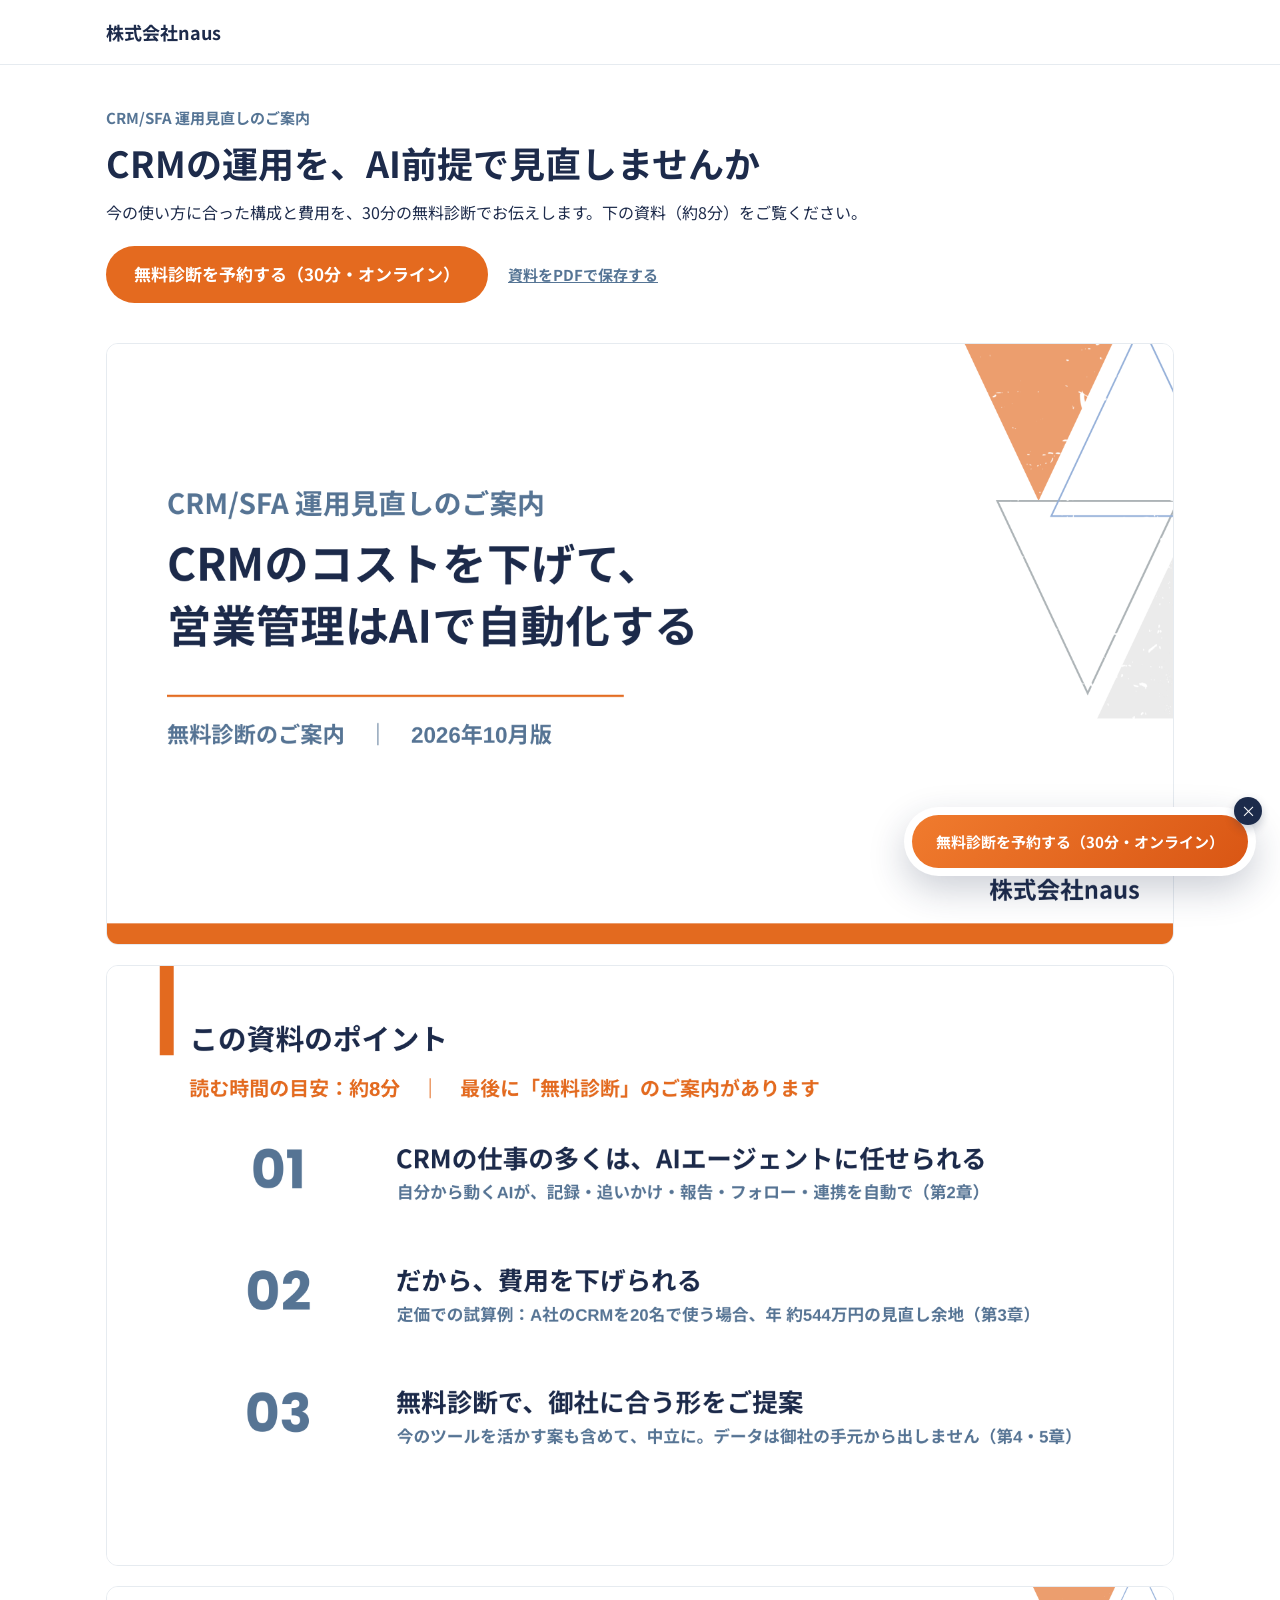
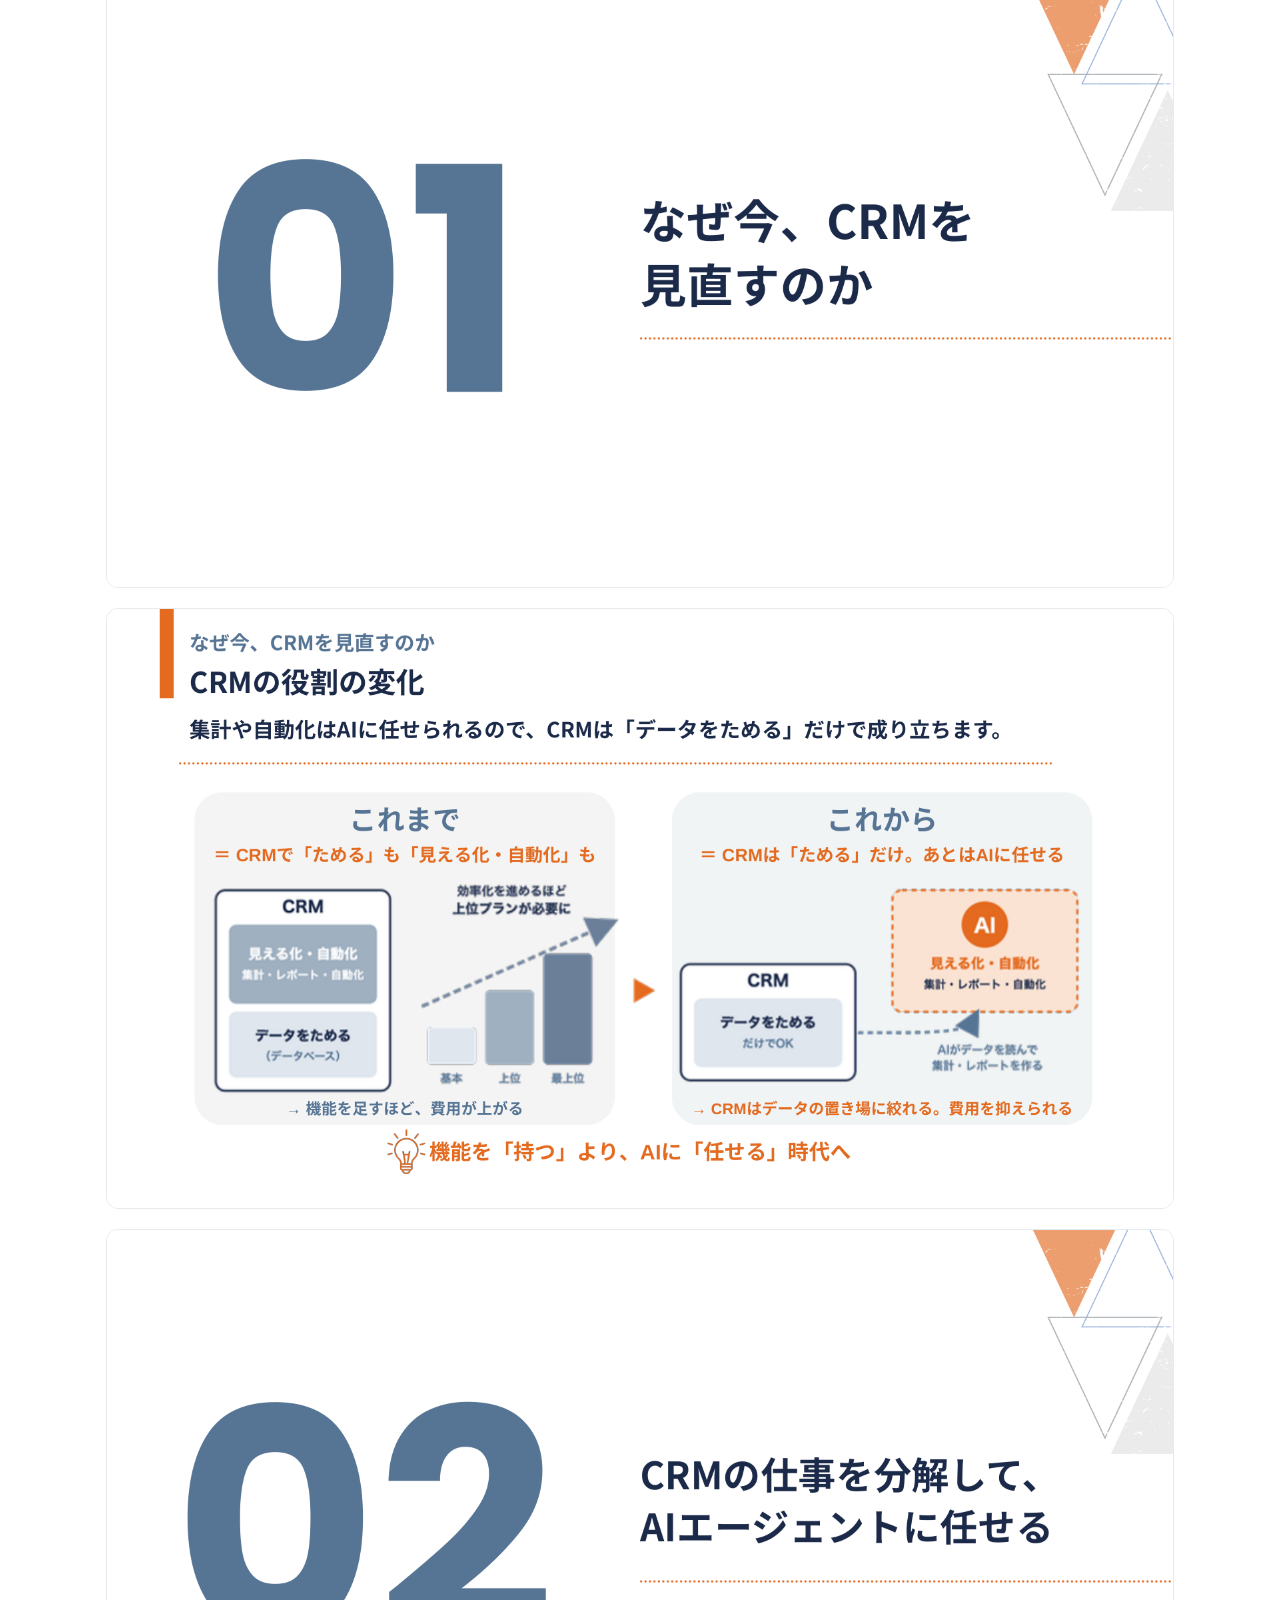
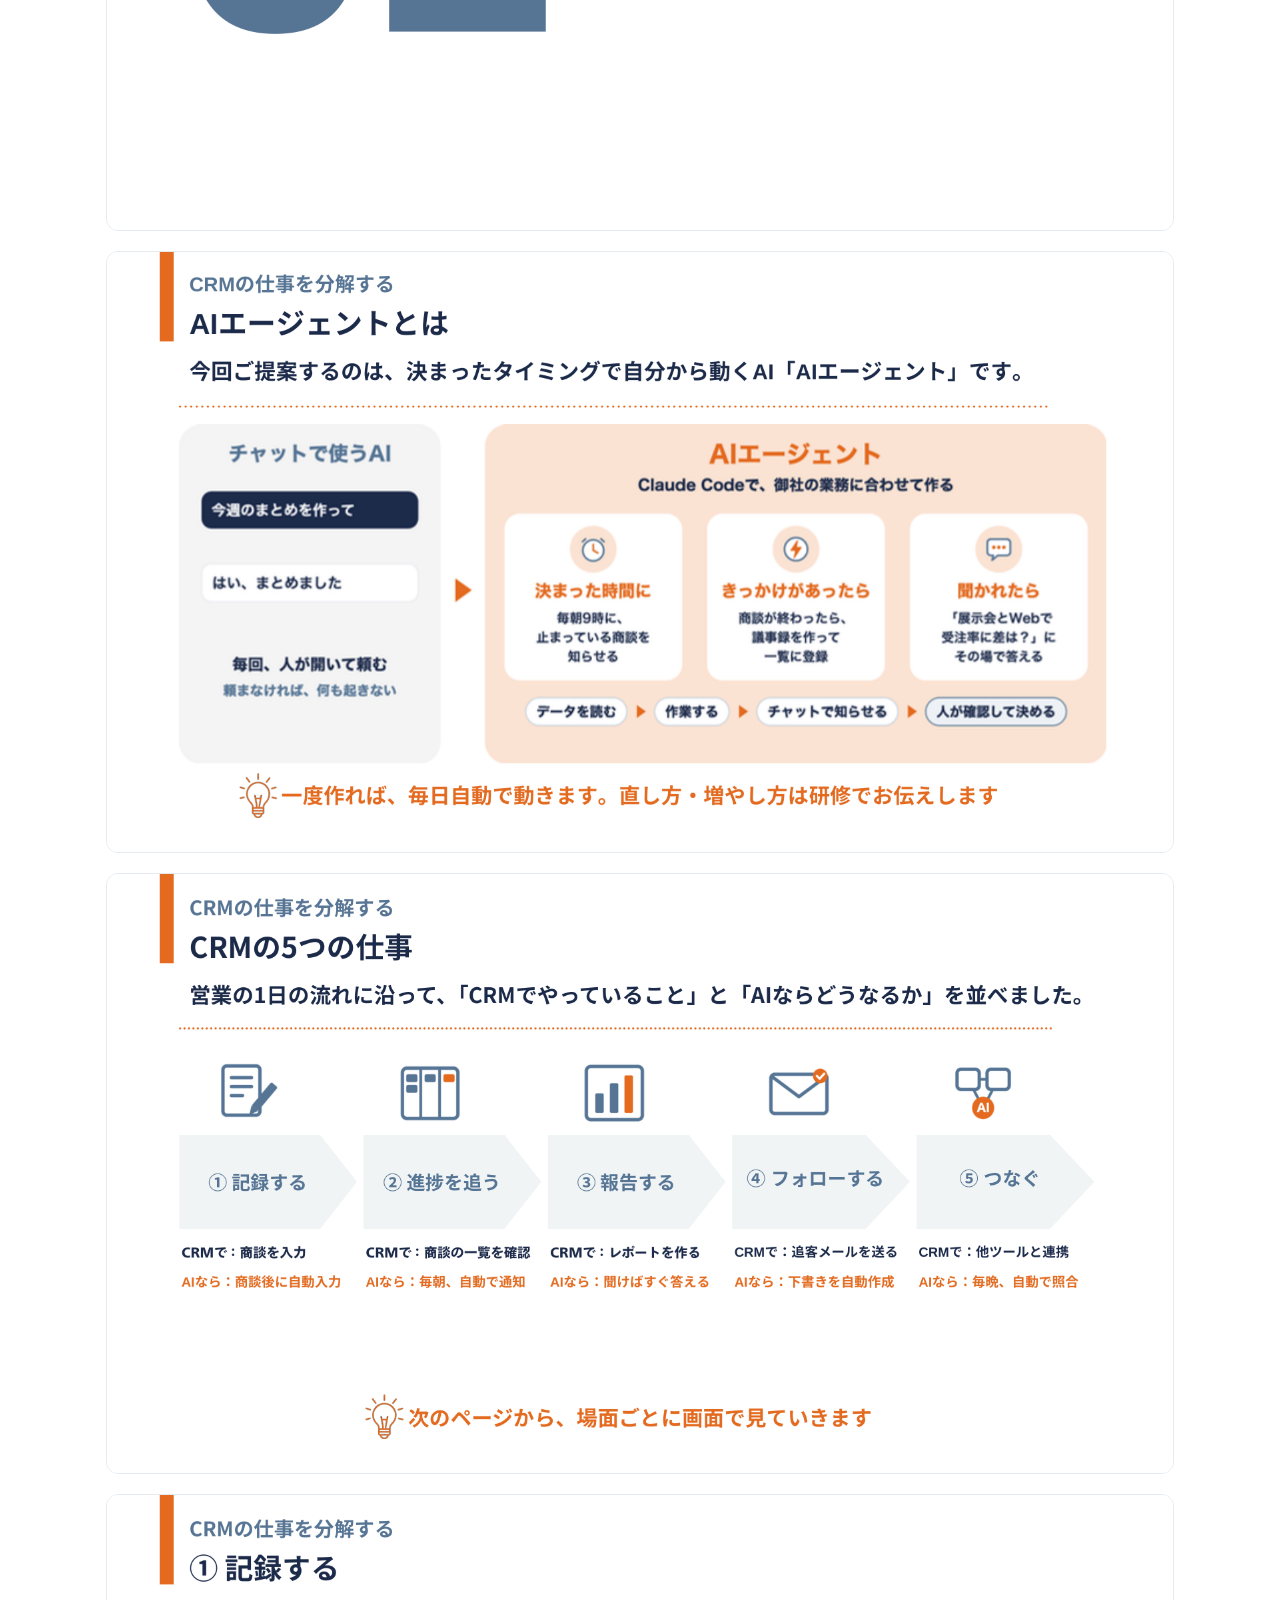
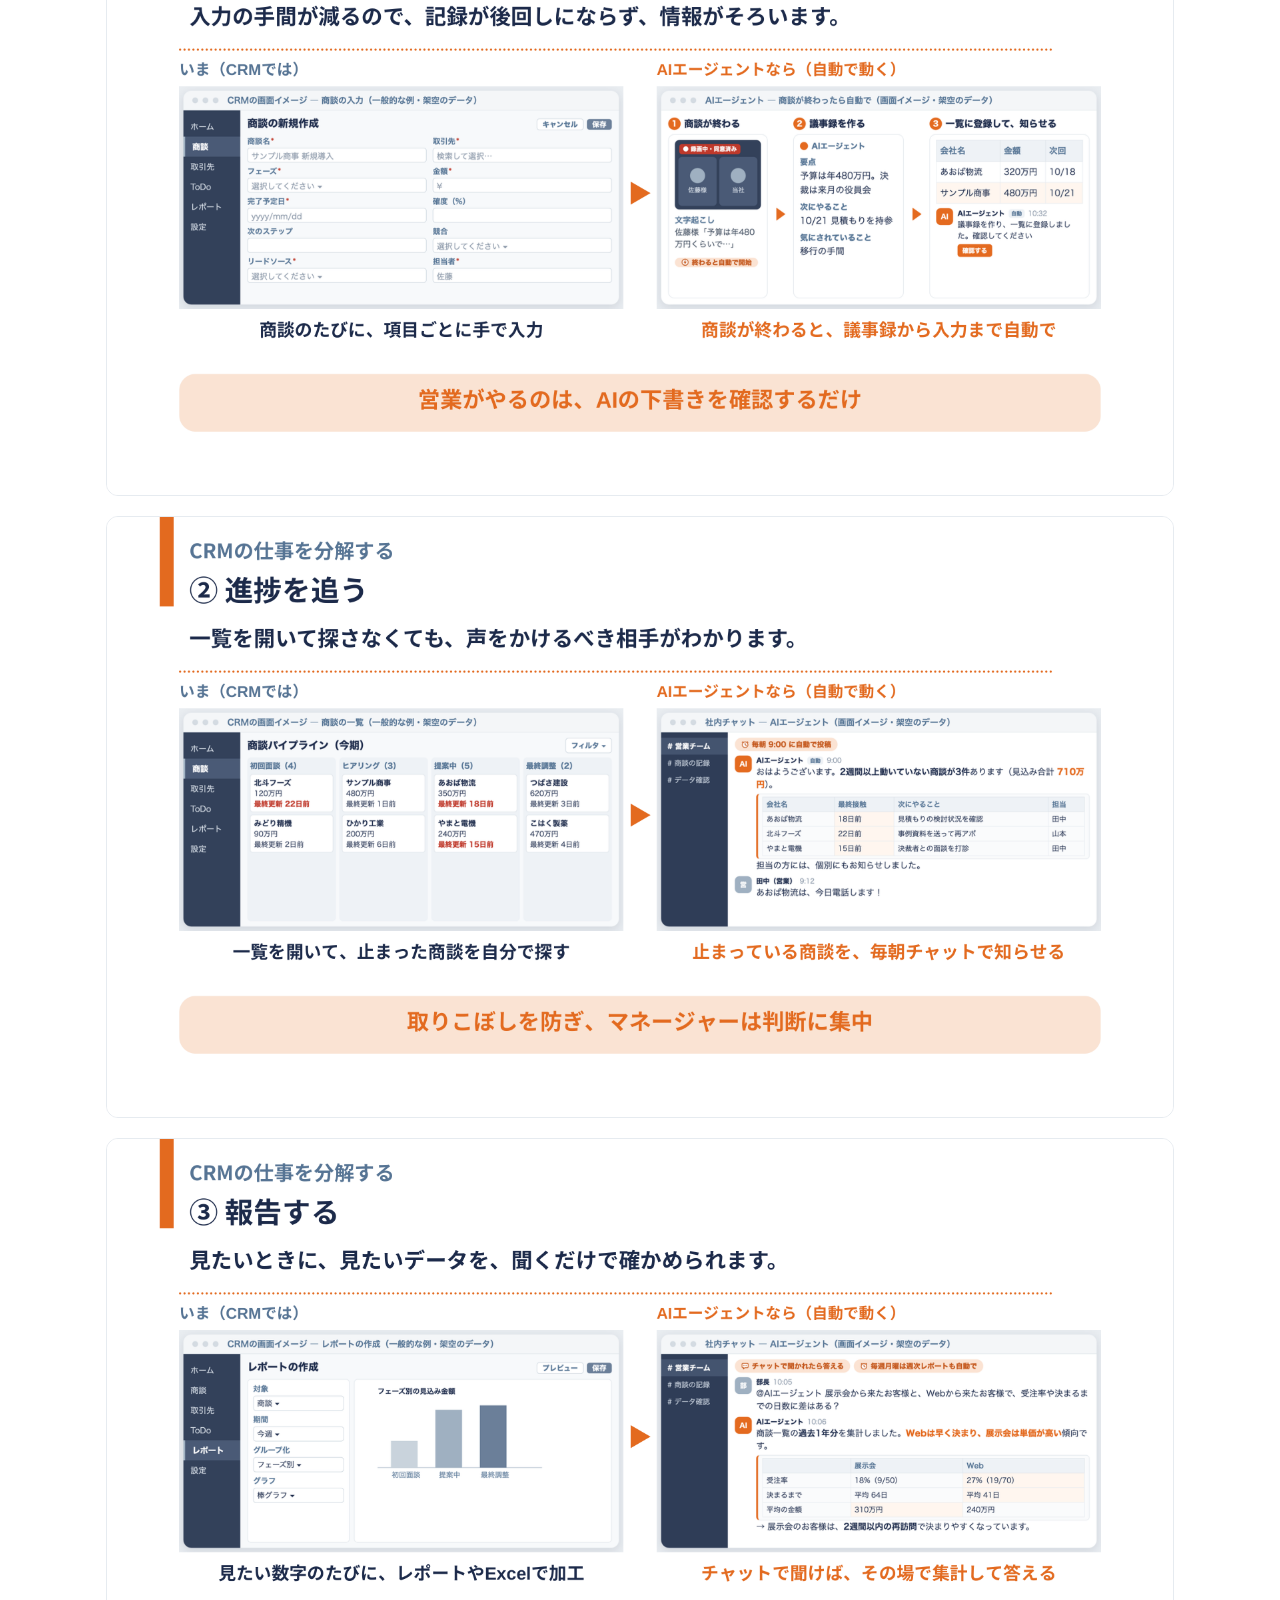
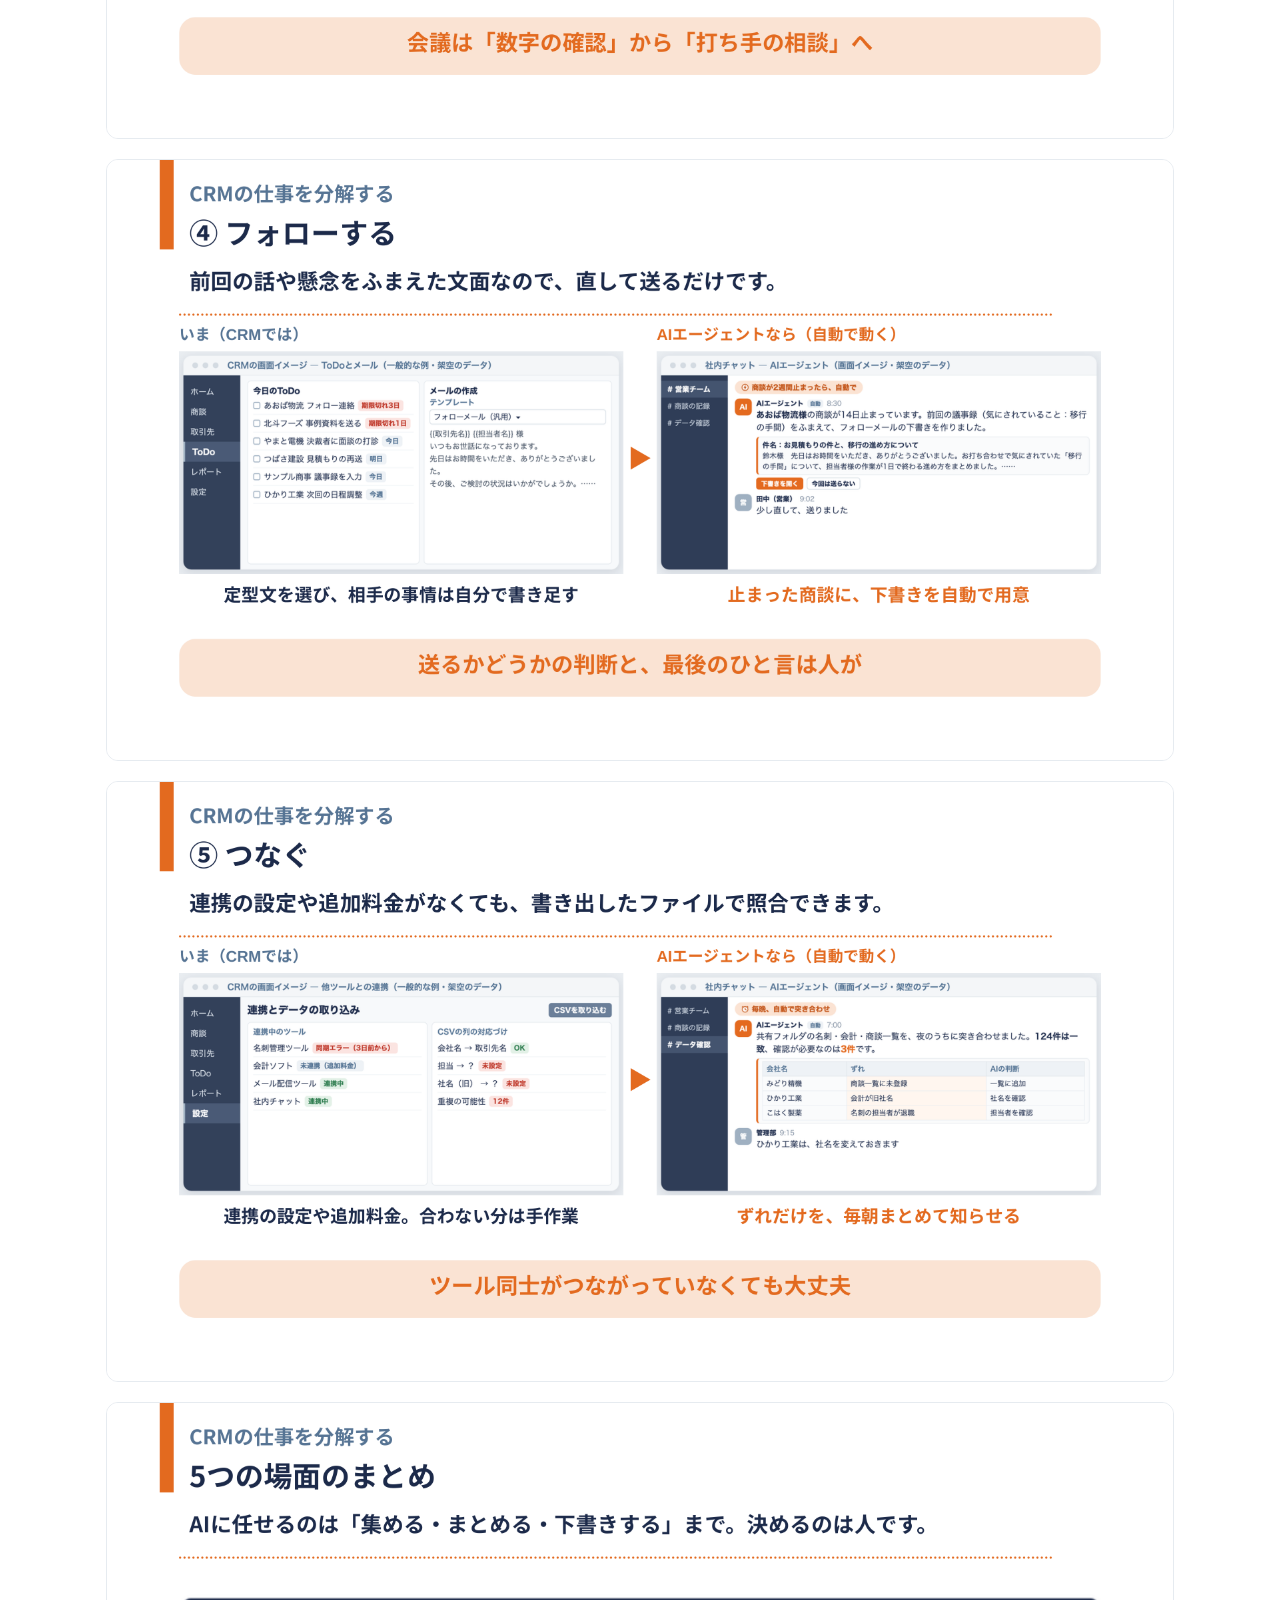
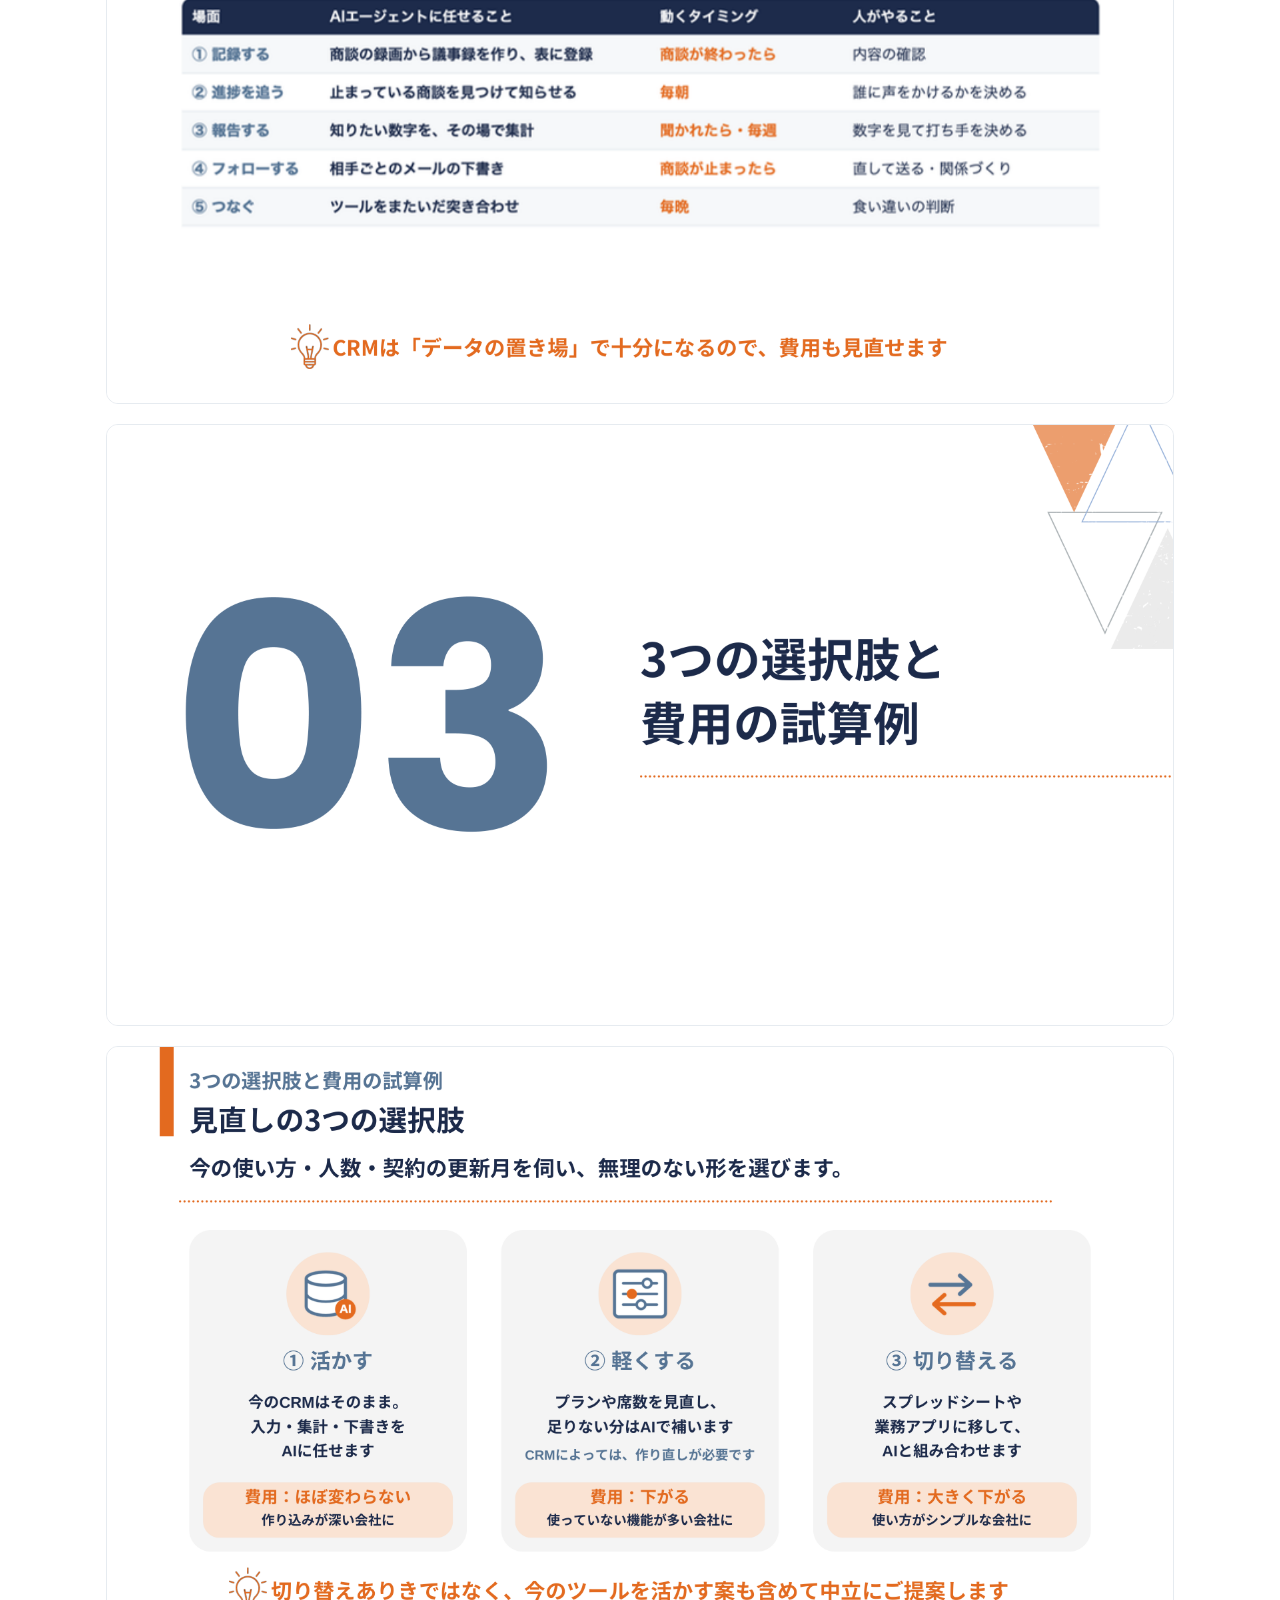
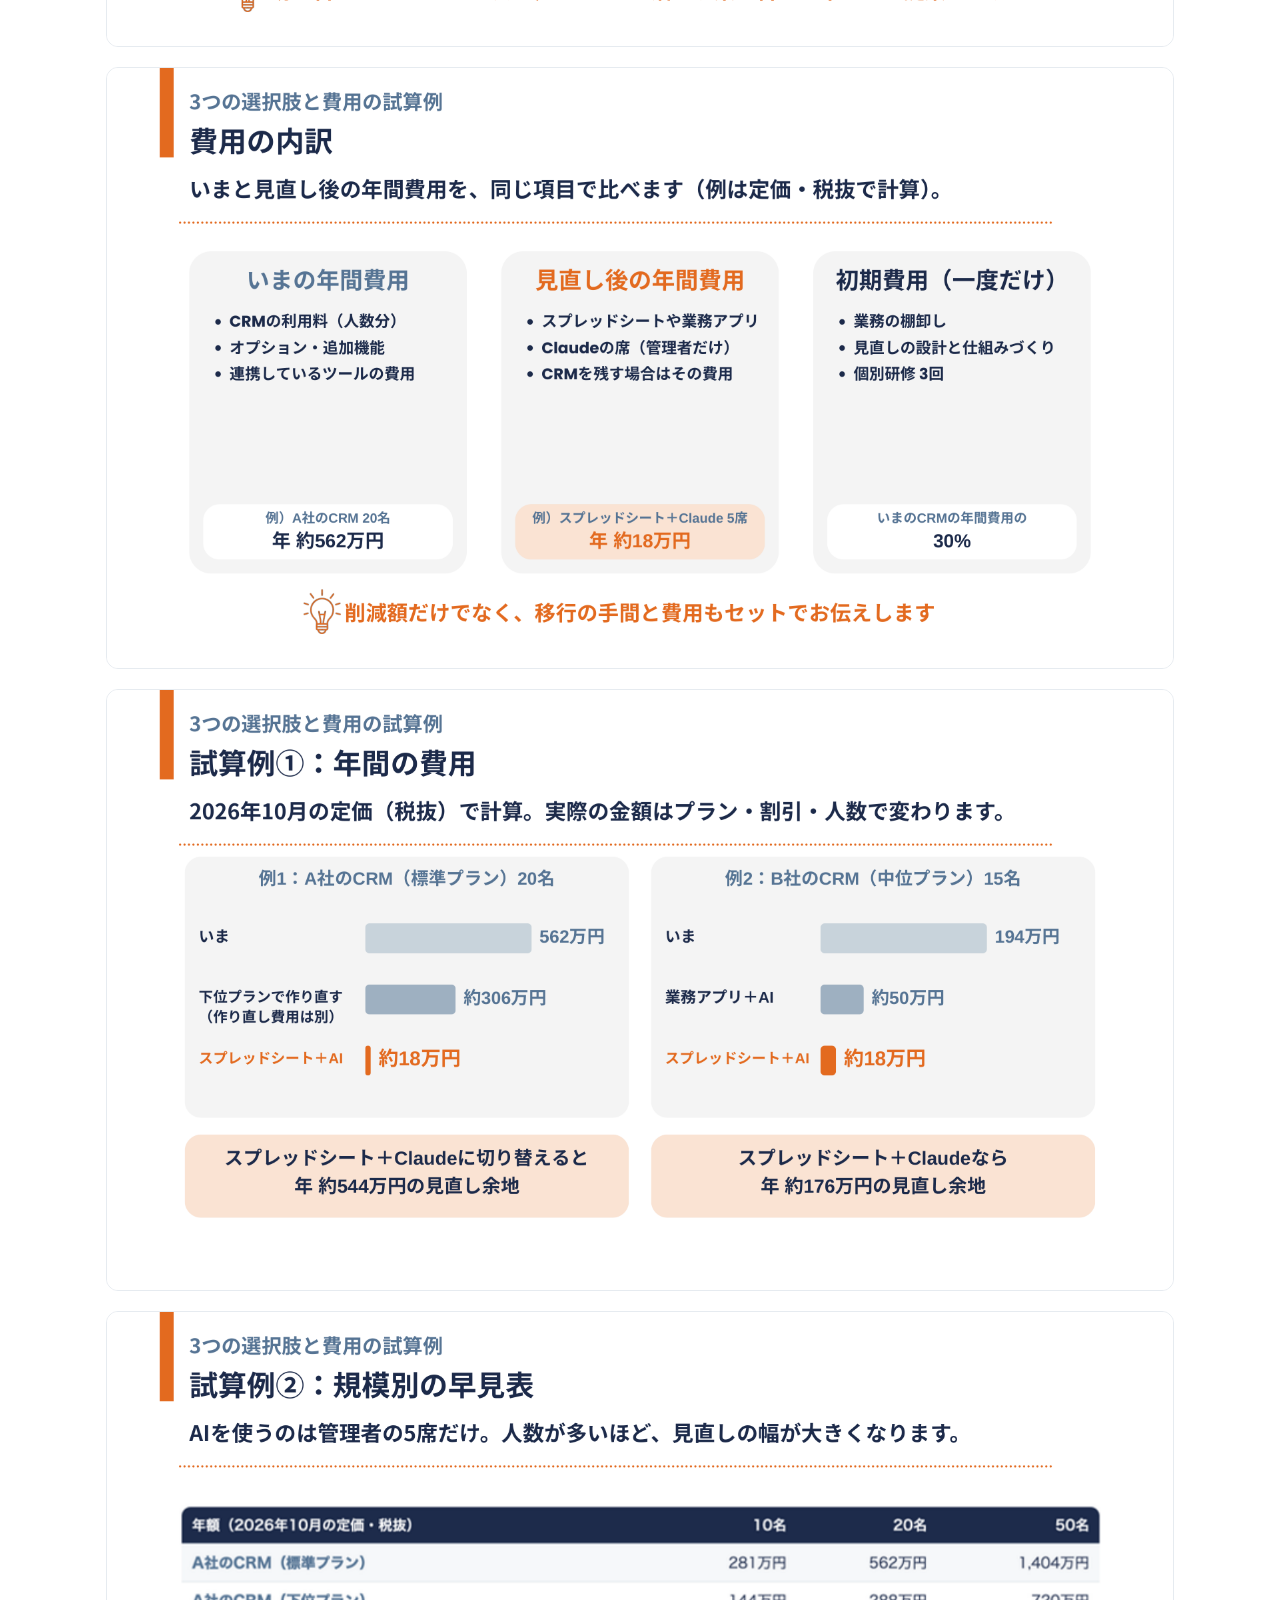
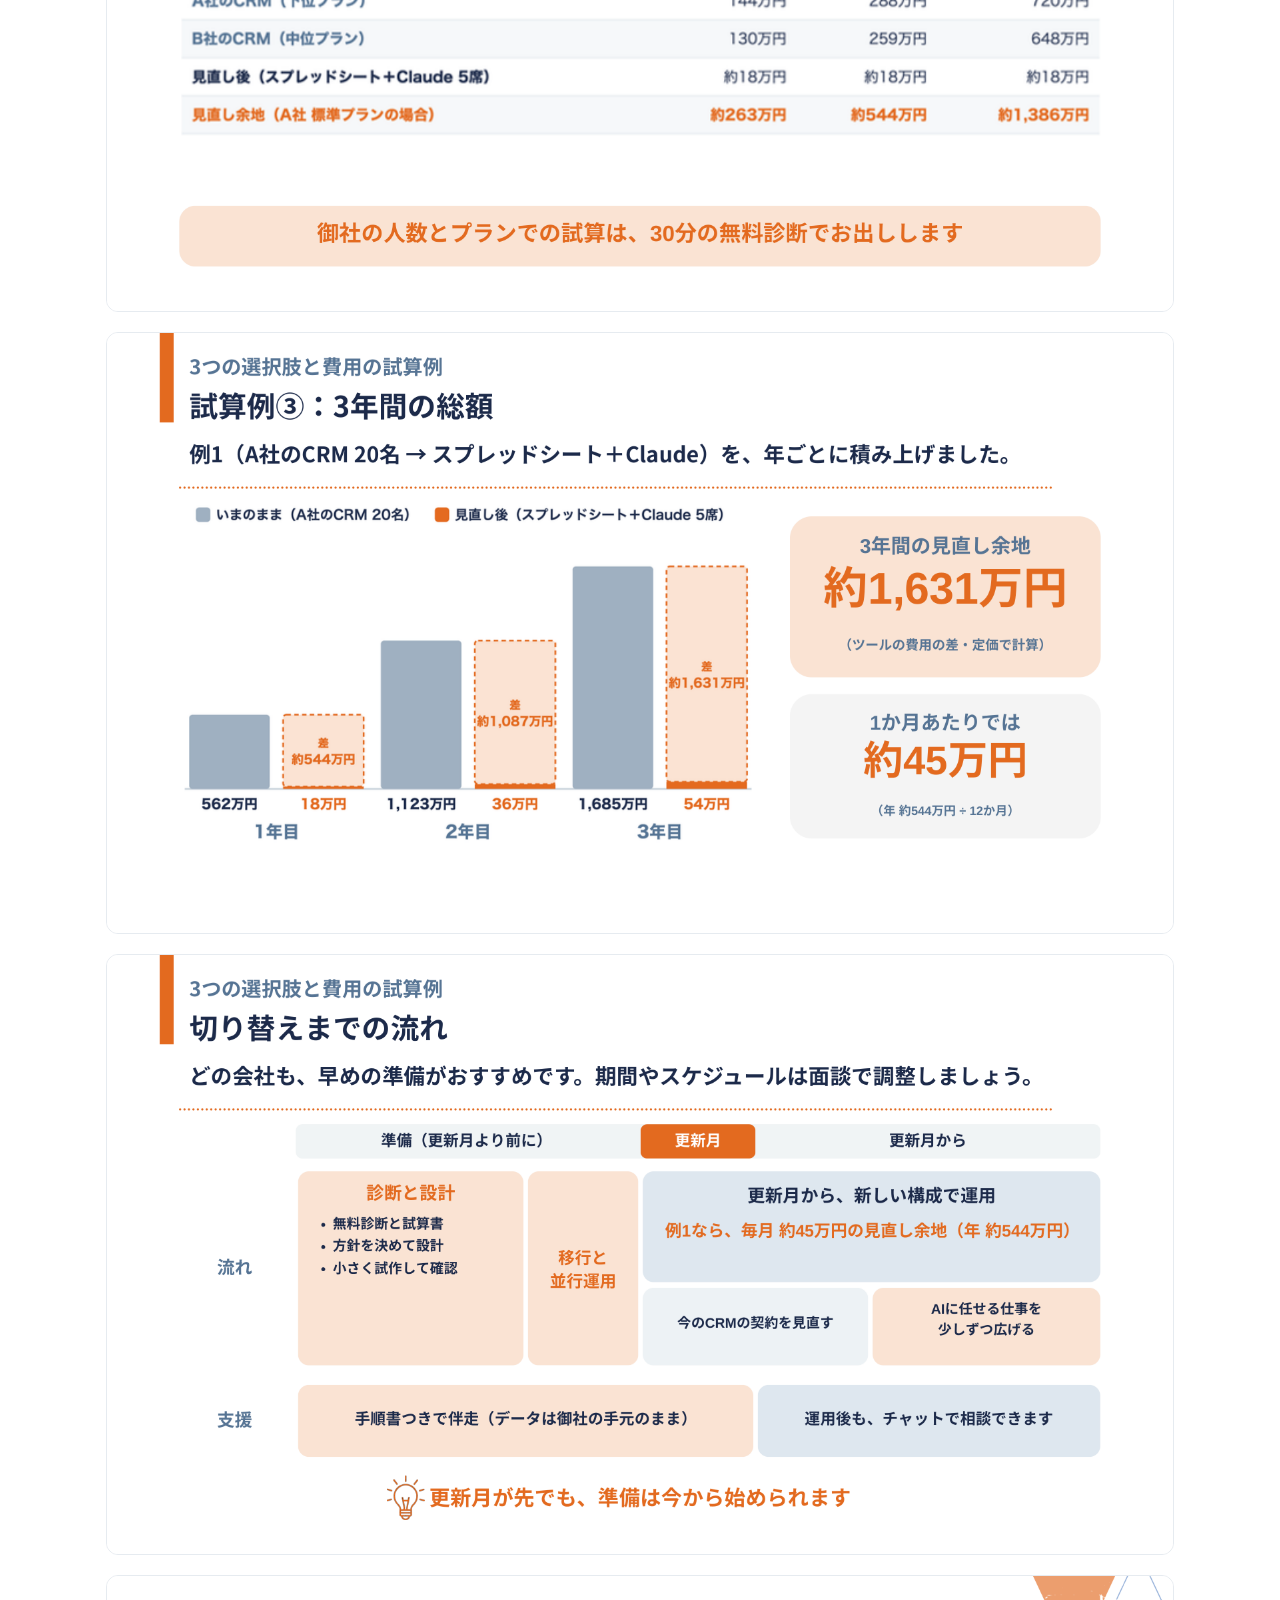
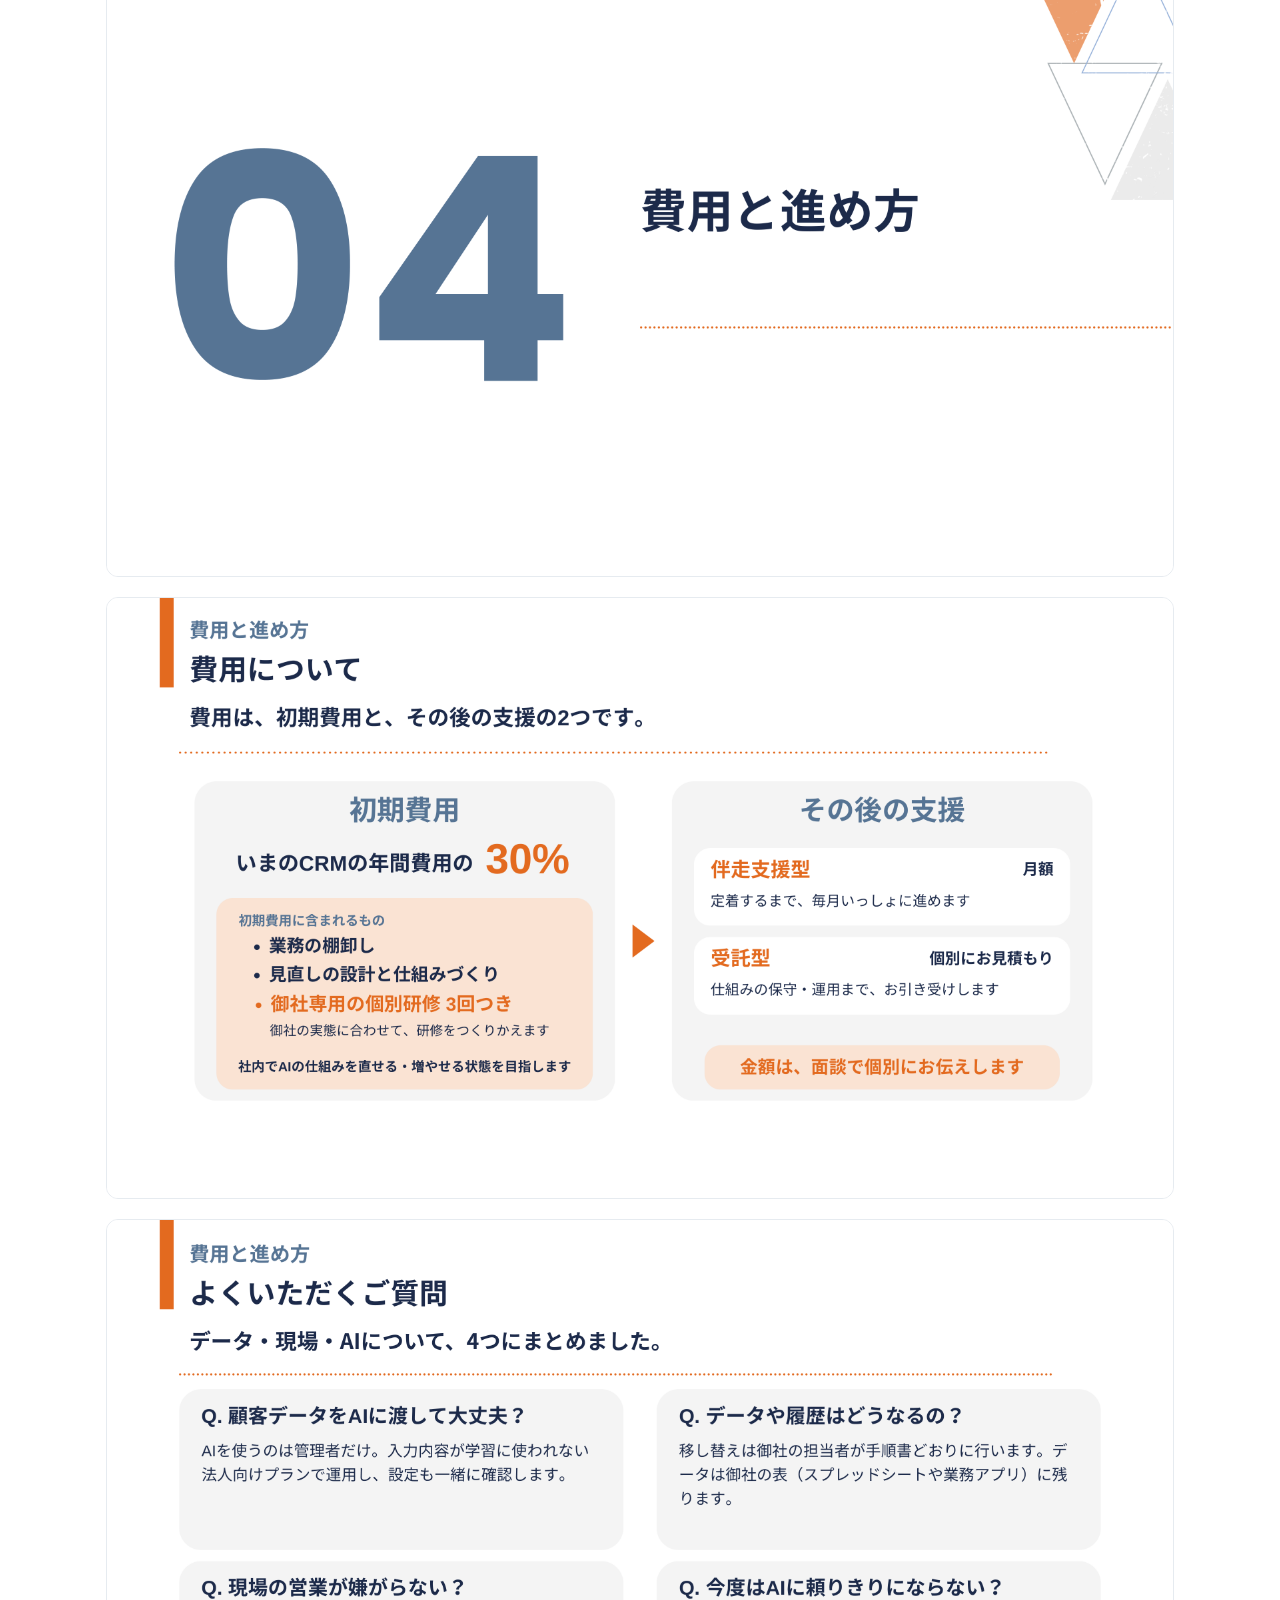
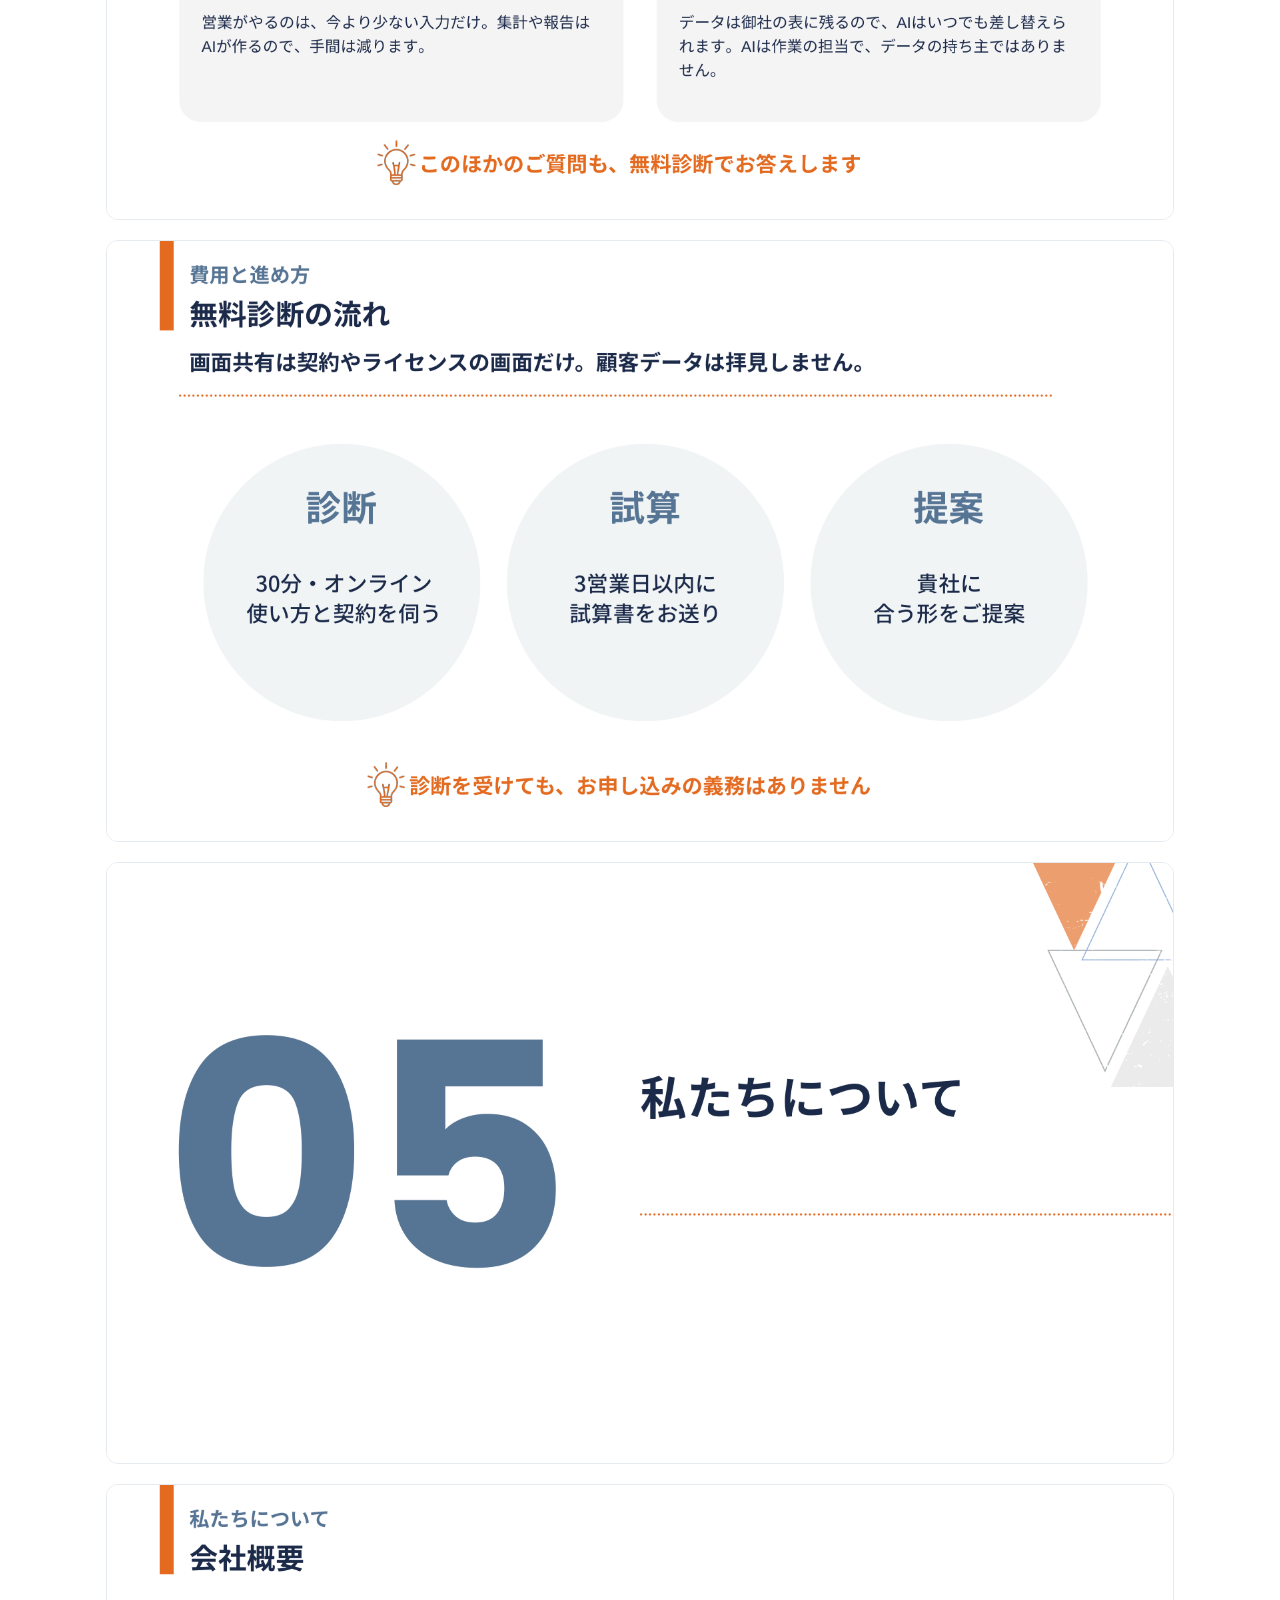
==== crm-doc/index.html @ a38d8394 "feat: 営業資料ページ(/crm-doc/)に無料相談ボタン・カードとページ内予約を追加する - 30秒経過か資料の50%で予約ボタンを出し、最後のスライドまで表示したら入力欄つきのカードに広げる" ====
<!DOCTYPE html>
<html lang="ja">
<head>
<meta charset="utf-8">
<!-- Google Tag Manager（トップページと同じタグ） -->
<script>(function(w,d,s,l,i){w[l]=w[l]||[];w[l].push({'gtm.start':
new Date().getTime(),event:'gtm.js'});var f=d.getElementsByTagName(s)[0],
j=d.createElement(s),dl=l!='dataLayer'?'&l='+l:'';j.async=true;j.src=
'https://www.googletagmanager.com/gtm.js?id='+i+dl;f.parentNode.insertBefore(j,f);
})(window,document,'script','dataLayer','GTM-KH89TTSH');</script>
<!-- End Google Tag Manager -->
<meta name="viewport" content="width=device-width, initial-scale=1">
<!-- 検索結果に出さないための設定（必須・消さないでください） -->
<meta name="robots" content="noindex, nofollow">
<title>CRM/SFA運用見直し 無料診断のご案内 | naus</title>
<meta name="description" content="CRM/SFAの運用を、AI前提で見直す無料診断のご案内資料です。">
<link rel="preconnect" href="https://fonts.googleapis.com">
<link href="https://fonts.googleapis.com/css2?family=Noto+Sans+JP:wght@400;500;700&display=swap" rel="stylesheet">
<style>
  :root {
    --navy: #1d2b4b;
    --slate: #567595;
    --orange: #e46a1f;
    --orange-soft: #fbe3d3;
    --gray: #f4f4f4;
  }
  * { box-sizing: border-box; margin: 0; padding: 0; }
  body { font-family: 'Noto Sans JP', sans-serif; color: var(--navy); background: #ffffff; line-height: 1.7; }
  .wrap { max-width: 1100px; margin: 0 auto; padding: 0 16px; }
  header { border-bottom: 1px solid #e6ebf0; }
  header .wrap { display: flex; align-items: center; justify-content: space-between; height: 64px; }
  .brand { font-weight: 700; font-size: 18px; color: var(--navy); text-decoration: none; }
  .hero { padding: 40px 0 24px; }
  .hero .label { color: var(--slate); font-weight: 700; font-size: 15px; }
  .hero h1 { font-size: clamp(24px, 4vw, 36px); line-height: 1.4; margin: 6px 0 12px; }
  .hero p { color: var(--navy); font-size: 16px; }
  .cta { display: inline-block; margin-top: 20px; background: var(--orange); color: #fff; font-weight: 700; font-size: 17px; text-decoration: none; padding: 14px 28px; border-radius: 999px; }
  .cta:hover { opacity: .9; }
  .sub-link { display: inline-block; margin: 20px 0 0 16px; color: var(--slate); font-weight: 700; font-size: 15px; }
  .slides { padding: 16px 0 8px; display: grid; gap: 20px; }
  .slides img { display: block; width: 100%; height: auto; border-radius: 12px; border: 1px solid #e6ebf0; background: var(--gray); }
  .bottom { background: var(--orange-soft); border-radius: 16px; padding: 28px 20px; margin: 24px 0 40px; text-align: center; }
  .bottom h2 { font-size: clamp(20px, 3vw, 26px); }
  .bottom p { margin-top: 6px; }
  .qr { margin-top: 18px; }
  .qr img { width: 160px; height: 160px; background: #fff; border-radius: 8px; }
  .qr p { font-size: 13px; color: var(--slate); margin-top: 4px; }
  @media (max-width: 640px) { .qr { display: none; } }
  footer { border-top: 1px solid #e6ebf0; padding: 20px 0 32px; font-size: 13px; color: var(--slate); }
  footer a { color: var(--slate); }
</style>
<link rel="stylesheet" href="/assets/viewer/viewer.css">
<link rel="stylesheet" href="/assets/booking/booking.css">
</head>
<body>
<!-- Google Tag Manager (noscript) -->
<noscript><iframe src="https://www.googletagmanager.com/ns.html?id=GTM-KH89TTSH"
height="0" width="0" style="display:none;visibility:hidden"></iframe></noscript>
<!-- End Google Tag Manager (noscript) -->

<header>
  <div class="wrap">
    <a class="brand" href="https://ai.naus.co.jp/">株式会社naus</a>
  </div>
</header>

<main class="wrap">
  <section class="hero">
    <div class="label">CRM/SFA 運用見直しのご案内</div>
    <h1>CRMの運用を、AI前提で見直しませんか</h1>
    <p>今の使い方に合った構成と費用を、30分の無料診断でお伝えします。下の資料（約8分）をご覧ください。</p>
    <a class="cta" id="cta-top" href="https://calendar.google.com/calendar/u/0/appointments/schedules/AcZssZ2FCMP26l34yvFdIwiov532owKYRaTuEmHc-7GgkEqMfO3du8oIoi9ucnL1s0hs4mh5goStqFaB" target="_blank" rel="noopener">無料診断を予約する（30分・オンライン）</a>
    <a class="sub-link" id="pdf-download" href="naus-crm-review.pdf" download>資料をPDFで保存する</a>
  </section>

  <!-- ボタンの id（cta-top / cta-bottom / pdf-download）は、GA4でどのボタンが押されたかを見分けるために使います。消さないでください -->
  <!-- 資料の各ページ（slides フォルダの画像を順番に表示） -->
  <section class="slides" aria-label="資料" data-viewer="crm_doc">
    <img src="slides/slide-01.png" alt="表紙：CRMのコストを下げて、営業管理はAIで自動化する（無料診断のご案内）" width="1920" height="1080">
    <img src="slides/slide-02.png" alt="この資料のポイント" width="1920" height="1080" loading="lazy">
    <img src="slides/slide-03.png" alt="01 なぜ今、CRMを見直すのか" width="1920" height="1080" loading="lazy">
    <img src="slides/slide-04.png" alt="CRMの役割の変化：機能を「持つ」より、AIに「任せる」時代へ" width="1920" height="1080" loading="lazy">
    <img src="slides/slide-05.png" alt="02 CRMの仕事を分解して、AIエージェントに任せる" width="1920" height="1080" loading="lazy">
    <img src="slides/slide-06.png" alt="AIエージェントとは：決まったタイミングで自分から動くAI" width="1920" height="1080" loading="lazy">
    <img src="slides/slide-07.png" alt="CRMの5つの仕事（記録する・進捗を追う・報告する・フォローする・つなぐ）" width="1920" height="1080" loading="lazy">
    <img src="slides/slide-08.png" alt="① 記録する：いまの画面とAIエージェントの場合（架空のデータ）" width="1920" height="1080" loading="lazy">
    <img src="slides/slide-09.png" alt="② 進捗を追う：いまの画面とAIエージェントの場合（架空のデータ）" width="1920" height="1080" loading="lazy">
    <img src="slides/slide-10.png" alt="③ 報告する：いまの画面とAIエージェントの場合（架空のデータ）" width="1920" height="1080" loading="lazy">
    <img src="slides/slide-11.png" alt="④ フォローする：いまの画面とAIエージェントの場合（架空のデータ）" width="1920" height="1080" loading="lazy">
    <img src="slides/slide-12.png" alt="⑤ つなぐ：いまの画面とAIエージェントの場合（架空のデータ）" width="1920" height="1080" loading="lazy">
    <img src="slides/slide-13.png" alt="5つの場面のまとめ：AIに任せることと、人がやること" width="1920" height="1080" loading="lazy">
    <img src="slides/slide-14.png" alt="03 3つの選択肢と費用の試算例" width="1920" height="1080" loading="lazy">
    <img src="slides/slide-15.png" alt="見直しの3つの選択肢（活かす・軽くする・切り替える）" width="1920" height="1080" loading="lazy">
    <img src="slides/slide-16.png" alt="費用の内訳：いまの年間費用・見直し後の年間費用・初期費用" width="1920" height="1080" loading="lazy">
    <img src="slides/slide-17.png" alt="試算例①：年間の費用" width="1920" height="1080" loading="lazy">
    <img src="slides/slide-18.png" alt="試算例②：規模別の早見表" width="1920" height="1080" loading="lazy">
    <img src="slides/slide-19.png" alt="試算例③：3年間の総額" width="1920" height="1080" loading="lazy">
    <img src="slides/slide-20.png" alt="切り替えまでの流れ" width="1920" height="1080" loading="lazy">
    <img src="slides/slide-21.png" alt="04 費用と進め方" width="1920" height="1080" loading="lazy">
    <img src="slides/slide-22.png" alt="費用について：初期費用と、その後の支援" width="1920" height="1080" loading="lazy">
    <img src="slides/slide-23.png" alt="よくいただくご質問" width="1920" height="1080" loading="lazy">
    <img src="slides/slide-24.png" alt="無料診断の流れ：診断・試算・提案" width="1920" height="1080" loading="lazy">
    <img src="slides/slide-25.png" alt="05 私たちについて" width="1920" height="1080" loading="lazy">
    <img src="slides/slide-26.png" alt="会社概要" width="1920" height="1080" loading="lazy">
    <img src="slides/slide-27.png" alt="naus のメンバー" width="1920" height="1080" loading="lazy">
    <img src="slides/slide-28.png" alt="自社での実践" width="1920" height="1080" loading="lazy">
    <img src="slides/slide-29.png" alt="セミナー講師の実績" width="1920" height="1080" loading="lazy">
    <img src="slides/slide-30.png" alt="次のステップ：まずは30分の無料診断から" width="1920" height="1080" loading="lazy">
    <img src="slides/slide-31.png" alt="最後までご覧いただき、ありがとうございました" width="1920" height="1080" loading="lazy">
  </section>

  <section class="bottom">
    <h2>まずは30分の無料診断から</h2>
    <p>「見直しが必要かどうか」を知るだけでもかまいません。</p>
    <a class="cta" id="cta-bottom" href="https://calendar.google.com/calendar/u/0/appointments/schedules/AcZssZ2FCMP26l34yvFdIwiov532owKYRaTuEmHc-7GgkEqMfO3du8oIoi9ucnL1s0hs4mh5goStqFaB" target="_blank" rel="noopener">無料診断を予約する</a>
    <div class="qr">
      <img src="booking-qr.png" alt="無料診断の予約ページのQRコード" width="160" height="160" loading="lazy">
      <p>スマホで読み取って予約</p>
    </div>
  </section>
</main>

<footer>
  <div class="wrap">
    株式会社naus ｜ お問い合わせ：info@naus.co.jp ｜ <a href="https://www.naus.co.jp/2" target="_blank" rel="noopener">プライバシーポリシー</a>
  </div>
</footer>
<script src="/assets/viewer/viewer.js"></script>
<script src="/assets/booking/booking.js" defer></script>
</body>
</html>
---- assets/viewer/viewer.css ----
/* 資料ビューア(サンクスページ共通) */
.dv-wrap{max-width:1000px;margin:0 auto;padding:0 24px;}
.dv-head{max-width:720px;margin:0 auto;padding:clamp(36px,7vw,64px) 24px clamp(24px,4vw,36px);text-align:center;}
.dv-check{display:inline-flex;width:48px;height:48px;border-radius:50%;background:linear-gradient(135deg,#F07B2E,#D95614);color:#fff;align-items:center;justify-content:center;font-weight:900;font-size:22px;margin-bottom:16px;}
.dv-title{margin:0 0 10px;font-size:clamp(22px,4.8vw,28px);font-weight:900;line-height:1.5;color:#1C2B4B;}
.dv-lead{margin:0 0 18px;font-size:15.5px;line-height:1.9;color:#5A6172;text-wrap:pretty;}
.dv-dl{display:inline-flex;align-items:center;gap:6px;font-size:13.5px;font-weight:700;color:#1C2B4B;background:#fff;border:1.5px solid rgba(28,43,75,.22);border-radius:999px;padding:8px 18px;text-decoration:none;transition:border-color .2s,color .2s;}
.dv-dl:hover{border-color:#C0501A;color:#C0501A;}
.dv-pages{display:flex;flex-direction:column;gap:20px;margin:0;padding:0;list-style:none;}
.dv-page{position:relative;margin:0;background:#fff;border-radius:14px;box-shadow:0 12px 32px rgba(28,43,75,.10);overflow:hidden;}
.dv-hotspot{position:absolute;display:block;background:transparent;}
/* 押せる範囲の拡張: 見た目はそのまま、リンクの縦中央(やや上寄り)に高さ44pxの帯を足して指で押しやすくする */
.dv-hotspot::after{content:"";position:absolute;left:0;right:0;top:50%;height:44px;transform:translateY(-58%);}
.dv-page img{display:block;width:100%;height:auto;aspect-ratio:16/9;background:#F2EEE6;}
.dv-noscript{text-align:center;font-size:14px;line-height:1.9;color:#5A6172;}
.dv-cta{margin:32px auto 0;max-width:720px;background:linear-gradient(135deg,#1C2B4B,#2A3F6B);border-radius:20px;padding:clamp(28px,6vw,44px) clamp(20px,5vw,40px);text-align:center;box-shadow:0 20px 48px rgba(28,43,75,.18);}
.dv-cta-title{margin:0 0 10px;font-size:clamp(19px,4.4vw,24px);font-weight:900;line-height:1.6;color:#fff;}
.dv-cta-text{margin:0 0 22px;font-size:14.5px;line-height:1.9;color:rgba(255,255,255,.82);}
.dv-cta-btn{display:inline-flex;align-items:center;justify-content:center;gap:8px;background:linear-gradient(135deg,#F07B2E,#D95614);color:#fff;text-decoration:none;font-weight:700;font-size:16px;padding:16px 32px;border-radius:999px;box-shadow:0 8px 24px rgba(228,105,31,.32);transition:transform .2s;}
.dv-cta-btn:hover{color:#fff;transform:translateY(-2px);}
.dv-dl-wrap{margin:28px 0 0;text-align:center;}
.dv-back{display:block;margin:20px 0 0;text-align:center;}
.dv-back a{font-size:14px;font-weight:700;color:#5A6172;text-decoration:none;}
.dv-back a:hover{color:#D95F14;}
.dv-main{background:linear-gradient(160deg,#FDFCFA 0%,#F6F1E8 70%,#F2EADC 100%);padding-bottom:clamp(56px,10vw,96px);}

/* 無料相談ボタン(一定条件で右下に出る。スマホは画面下部の固定バー) */
.dv-float{position:fixed;right:24px;bottom:24px;z-index:80;font-family:inherit;}
.dv-float[hidden],.dv-float [hidden]{display:none !important;}
.dv-float-card{position:relative;display:flex;align-items:center;background:#fff;border-radius:999px;padding:8px;box-shadow:0 14px 36px rgba(28,43,75,.22);}
.dv-float-btn{display:inline-flex;align-items:center;justify-content:center;gap:8px;background:linear-gradient(135deg,#F07B2E,#D95614);color:#fff;text-decoration:none;font-weight:700;font-size:15px;padding:14px 24px;border-radius:999px;white-space:nowrap;}
.dv-float-btn:hover{color:#fff;filter:brightness(1.05);}
.dv-float-close{position:absolute;top:-10px;right:-6px;width:28px;height:28px;border-radius:50%;border:0;background:#1C2B4B;color:#fff;font-size:15px;line-height:1;cursor:pointer;display:inline-flex;align-items:center;justify-content:center;box-shadow:0 4px 10px rgba(28,43,75,.25);font-family:inherit;}
.dv-float-close:hover{background:#2A3F6B;}
.dv-float-mini{width:56px;height:56px;border-radius:50%;border:0;background:linear-gradient(135deg,#F07B2E,#D95614);color:#fff;cursor:pointer;display:inline-flex;align-items:center;justify-content:center;box-shadow:0 10px 26px rgba(228,105,31,.38);}
.dv-float-mini svg{width:26px;height:26px;}
.dv-float.is-in{animation:dvFloatIn .45s ease-out both,dvFloatNudge .7s ease-in-out .5s 1;}
@keyframes dvFloatIn{from{opacity:0;transform:translateY(12px);}to{opacity:1;transform:none;}}
@keyframes dvFloatNudge{0%,100%{transform:rotate(0);}20%{transform:rotate(-2.5deg);}40%{transform:rotate(2.5deg);}60%{transform:rotate(-1.5deg);}80%{transform:rotate(1deg);}}
.dv-float-panel{position:relative;width:360px;box-sizing:border-box;background:#fff;border-radius:20px;padding:22px 22px 20px;box-shadow:0 18px 44px rgba(28,43,75,.24);}
.dv-float-panel-title{margin:0 32px 12px 0;font-size:16px;font-weight:900;line-height:1.6;color:#1C2B4B;}
.dv-float-fields{display:flex;flex-direction:column;gap:10px;margin:0 0 16px;}
.dv-float-label{display:block;margin:0 0 4px;font-size:12px;font-weight:700;color:#5A6172;}
.dv-float-input{display:block;width:100%;box-sizing:border-box;font-family:inherit;font-size:14px;color:#232733;background:#fff;border:1px solid rgba(28,43,75,.2);border-radius:10px;padding:9px 12px;}
.dv-float-input:focus{outline:none;border-color:#1C2B4B;box-shadow:0 0 0 3px rgba(28,43,75,.12);}
.dv-float-input[aria-invalid="true"]{border-color:#CC3D2E;}
.dv-float-error{margin:4px 0 0;font-size:12px;font-weight:700;color:#CC3D2E;}
.dv-float-panel-btn{display:flex;align-items:center;justify-content:center;width:100%;box-sizing:border-box;background:linear-gradient(135deg,#F07B2E,#D95614);color:#fff;text-decoration:none;font-weight:700;font-size:15px;padding:14px 16px;border-radius:999px;box-shadow:0 8px 20px rgba(228,105,31,.3);}
.dv-float-panel-btn:hover{color:#fff;filter:brightness(1.05);}
.dv-float-panel .dv-float-close{top:12px;right:12px;width:30px;height:30px;background:rgba(28,43,75,.08);color:#1C2B4B;box-shadow:none;}
.dv-float-panel .dv-float-close:hover{background:rgba(28,43,75,.14);}
.dv-float.is-grow .dv-float-panel{transform-origin:bottom right;animation:dvFloatGrow .35s ease-out both;}
@keyframes dvFloatGrow{from{opacity:0;transform:scale(.7);}to{opacity:1;transform:none;}}
@media (prefers-reduced-motion:reduce){.dv-float.is-in{animation:dvFloatIn .2s ease-out both;}.dv-float.is-grow .dv-float-panel{animation:none;}}

/* スマホ: 資料は横幅いっぱい */
@media (max-width:640px){
  .dv-wrap{padding:0;}
  .dv-pages{gap:10px;}
  .dv-page{border-radius:0;box-shadow:0 1px 0 rgba(28,43,75,.08);}
  .dv-cta{margin:24px 16px 0;}
  .dv-cta-title{font-size:17px;}
  .dv-cta-text{text-wrap:pretty;}
  .dv-cta-btn{width:100%;box-sizing:border-box;padding:15px 12px;font-size:13.5px;gap:6px;}
  .dv-float{right:0;left:0;bottom:0;}
  .dv-float.is-mini{left:auto;right:16px;bottom:calc(16px + env(safe-area-inset-bottom));}
  .dv-float-card{border-radius:0;padding:12px 56px 12px 16px;padding-bottom:calc(12px + env(safe-area-inset-bottom));background:rgba(255,255,255,.96);-webkit-backdrop-filter:blur(10px);backdrop-filter:blur(10px);border-top:1px solid rgba(28,43,75,.1);box-shadow:0 -6px 20px rgba(28,43,75,.10);}
  .dv-float-btn{flex:1;min-width:0;font-size:13.5px;padding:13px 10px;gap:6px;}
  .dv-float-close{top:50%;right:12px;transform:translateY(-50%);width:32px;height:32px;margin-top:calc(env(safe-area-inset-bottom) / -2);background:rgba(28,43,75,.08);color:#1C2B4B;box-shadow:none;}
  .dv-float-close:hover{background:rgba(28,43,75,.14);}
  .dv-float.is-in:not(.is-mini){animation:dvFloatIn .45s ease-out both;}
  .dv-float.is-in:not(.is-mini) .dv-float-btn{animation:dvFloatNudge .7s ease-in-out .5s 1;}
  .dv-float-panel{width:100%;border-radius:20px 20px 0 0;padding:16px 16px calc(14px + env(safe-area-inset-bottom));max-height:60vh;overflow-y:auto;box-shadow:0 -10px 30px rgba(28,43,75,.18);border-top:1px solid rgba(28,43,75,.08);}
  .dv-float-panel-title{font-size:15px;margin:2px 44px 10px 0;}
  .dv-float-fields{gap:8px;margin-bottom:12px;}
  .dv-float-field{display:grid;grid-template-columns:6.6em 1fr;align-items:center;column-gap:8px;}
  .dv-float-label{margin:0;font-size:11.5px;line-height:1.4;}
  .dv-float-error{grid-column:2;font-size:11.5px;}
  .dv-float-input{font-size:16px;padding:7px 10px;}
  .dv-float-panel .dv-float-close{top:10px;right:10px;width:36px;height:36px;transform:none;margin-top:0;}
  .dv-float.is-grow .dv-float-panel{transform-origin:bottom center;animation:dvFloatIn .3s ease-out both;}
}
---- assets/booking/booking.css ----
/* 無料相談の予約画面(全ページ共通) */
.bk-overlay{position:fixed;inset:0;z-index:300;display:flex;align-items:center;justify-content:center;padding:24px;box-sizing:border-box;background:rgba(16,26,48,.62);-webkit-backdrop-filter:blur(3px);backdrop-filter:blur(3px);font-family:'Noto Sans JP',sans-serif;letter-spacing:normal;font-feature-settings:normal;}
.bk-overlay[hidden]{display:none;}
.bk-overlay *,.bk-overlay *::before,.bk-overlay *::after{box-sizing:border-box;}
.bk-dialog{position:relative;width:100%;max-width:920px;max-height:calc(100vh - 48px);max-height:calc(100dvh - 48px);display:flex;flex-direction:column;background:#FDFCFA;border-radius:20px;box-shadow:0 24px 64px rgba(16,26,48,.35);overflow:hidden;color:#232733;animation:bkIn .2s ease-out;}
.bk-dialog:focus{outline:none;}
/* 問い合わせ後のページに埋め込む予約画面(モーダルと同じ中身を、ページの中にそのまま表示する) */
.bk-inline{width:100%;margin:32px 0 0;background:#FDFCFA;border-radius:20px;box-shadow:0 20px 48px rgba(28,43,75,.12);overflow:hidden;color:#232733;font-family:'Noto Sans JP',sans-serif;letter-spacing:normal;font-feature-settings:normal;text-align:left;}
.bk-inline *,.bk-inline *::before,.bk-inline *::after{box-sizing:border-box;}
.bk-inline .bk-body{overflow:visible;}
.bk-inline-mount{width:100%;max-width:640px;}
.bk-inline-mount .bk-inline{margin-top:0;}
@keyframes bkIn{from{opacity:0;transform:translateY(8px);}to{opacity:1;transform:none;}}
.bk-head{display:flex;align-items:center;justify-content:space-between;gap:12px;padding:18px 24px;background:#fff;border-bottom:1px solid rgba(28,43,75,.1);}
.bk-title{margin:0;font-size:18px;font-weight:900;line-height:1.5;color:#1C2B4B;}
.bk-close{flex:none;width:36px;height:36px;border-radius:50%;border:0;background:rgba(28,43,75,.08);color:#1C2B4B;font-size:18px;line-height:1;cursor:pointer;display:inline-flex;align-items:center;justify-content:center;font-family:inherit;}
.bk-close:hover{background:rgba(28,43,75,.14);}
.bk-body{flex:1;overflow-y:auto;-webkit-overflow-scrolling:touch;padding:22px 24px 28px;}
.bk-mock{margin:0 0 16px;padding:10px 14px;border-radius:10px;background:#FFF4E5;color:#8A4B14;font-size:13px;font-weight:700;line-height:1.7;}
.bk-notice{margin:0 0 16px;padding:10px 14px;border-radius:10px;background:#FDECEA;color:#A33222;font-size:14px;font-weight:700;line-height:1.7;}
.bk-sec{margin:0 0 26px;}
.bk-sec:last-child{margin-bottom:0;}
.bk-sec-title{margin:0 0 12px;font-size:15px;font-weight:900;color:#1C2B4B;display:flex;align-items:center;gap:8px;}
.bk-sec-title::before{content:"";width:4px;height:16px;border-radius:2px;background:#E4691F;}
.bk-status{margin:0;padding:32px 0;text-align:center;font-size:15px;line-height:1.9;color:#5A6172;}

/* 最短の候補 */
.bk-earliest{display:grid;grid-template-columns:minmax(0,420px);justify-content:center;gap:10px;} /* PC: ボタンの横幅は最大420px、並び全体を中央寄せ */
.bk-early-btn{display:flex;align-items:center;justify-content:space-between;gap:10px;width:100%;padding:14px 18px;border-radius:12px;border:1.5px solid rgba(28,43,75,.16);background:#fff;color:#1C2B4B;font-family:inherit;font-size:16px;font-weight:700;cursor:pointer;text-align:left;transition:border-color .15s,box-shadow .15s;}
.bk-early-btn:hover{border-color:#E4691F;box-shadow:0 4px 14px rgba(228,105,31,.15);}
.bk-early-btn span:last-child{color:#E4691F;}

/* PC: 週表示グリッド */
.bk-weeknav{display:flex;align-items:center;justify-content:space-between;gap:12px;margin:0 0 10px;}
.bk-weeklabel{font-size:14px;font-weight:700;color:#1C2B4B;}
.bk-navbtn{padding:8px 14px;border-radius:999px;border:1.5px solid rgba(28,43,75,.18);background:#fff;color:#1C2B4B;font-family:inherit;font-size:13px;font-weight:700;cursor:pointer;}
.bk-navbtn:hover:not(:disabled){border-color:#1C2B4B;}
.bk-navbtn:disabled{opacity:.35;cursor:default;}
.bk-grid{display:grid;grid-template-columns:repeat(5,1fr);gap:6px;background:#fff;border:1px solid rgba(28,43,75,.1);border-radius:14px;padding:10px;}
.bk-gh{padding:6px 0 8px;text-align:center;font-size:13px;font-weight:700;color:#1C2B4B;border-bottom:1px solid rgba(28,43,75,.1);margin-bottom:2px;}
.bk-gh.is-off{color:#B0B4BE;}
.bk-cell{height:34px;display:flex;align-items:center;justify-content:center;font-size:13px;color:#C8CBD2;}
.bk-slot{width:100%;height:34px;border-radius:8px;border:1.5px solid rgba(228,105,31,.45);background:#FFF8F2;color:#C0501A;font-family:inherit;font-size:13.5px;font-weight:700;cursor:pointer;}
.bk-slot:hover{background:#E4691F;border-color:#E4691F;color:#fff;}

/* スマホ: 日付チップ+時間の縦並び */
.bk-chips{display:flex;gap:8px;overflow-x:auto;-webkit-overflow-scrolling:touch;padding:2px 2px 10px;margin:0 -2px 6px;scrollbar-width:thin;}
.bk-chip{flex:none;min-width:64px;padding:8px 10px;border-radius:12px;border:1.5px solid rgba(28,43,75,.16);background:#fff;color:#1C2B4B;font-family:inherit;font-size:13px;font-weight:700;line-height:1.4;text-align:center;cursor:pointer;}
.bk-chip small{display:block;font-size:11px;font-weight:700;color:#E4691F;}
.bk-chip:disabled{opacity:.4;cursor:default;}
.bk-chip:disabled small{color:#8A8F9C;}
.bk-chip.is-active{background:#1C2B4B;border-color:#1C2B4B;color:#fff;}
.bk-chip.is-active small{color:#F0904F;}
.bk-times{display:flex;flex-direction:column;gap:8px;}
.bk-time{width:100%;padding:13px 16px;border-radius:12px;border:1.5px solid rgba(228,105,31,.45);background:#FFF8F2;color:#C0501A;font-family:inherit;font-size:16px;font-weight:700;cursor:pointer;}

/* 確認 */
.bk-when{margin:0 0 18px;padding:16px 18px;border-radius:14px;background:#1C2B4B;color:#fff;font-size:18px;font-weight:900;line-height:1.6;}
.bk-when small{display:block;font-size:12px;font-weight:700;color:#F0904F;letter-spacing:.06em;}
.bk-info{margin:0 0 6px;padding:12px 16px;background:#fff;border:1px solid rgba(28,43,75,.1);border-radius:12px;display:grid;grid-template-columns:auto 1fr;gap:8px 16px;}
.bk-info dt{margin:0;font-size:13px;color:#5A6172;white-space:nowrap;}
.bk-info dd{margin:0;font-size:14.5px;font-weight:700;color:#1C2B4B;overflow-wrap:anywhere;}
.bk-edit{margin:0 0 18px;padding:0;border:0;background:none;color:#C0501A;font-family:inherit;font-size:13px;font-weight:700;text-decoration:underline;text-underline-offset:2px;cursor:pointer;}
.bk-fields{display:grid;grid-template-columns:1fr 1fr;gap:14px 16px;margin:0 0 18px;}
.bk-field-full{grid-column:1/-1;}
.bk-label{display:block;margin:0 0 6px;font-size:13px;font-weight:700;color:#1C2B4B;}
.bk-label em{font-style:normal;margin-left:6px;font-size:11.5px;color:#E4691F;}
.bk-label em.is-opt{color:#8A8F9C;}
.bk-input{display:block;width:100%;font-family:inherit;font-size:15px;color:#232733;background:#fff;border:1px solid rgba(28,43,75,.22);border-radius:10px;padding:11px 12px;margin:0;}
textarea.bk-input{resize:vertical;min-height:96px;line-height:1.7;}
.bk-input:focus{outline:none;border-color:#1C2B4B;box-shadow:0 0 0 3px rgba(28,43,75,.12);}
.bk-input[aria-invalid="true"]{border-color:#CC3D2E;}
.bk-err{margin:6px 0 0;font-size:12.5px;font-weight:700;color:#CC3D2E;}
.bk-hp{position:absolute;left:-9999px;width:1px;height:1px;overflow:hidden;}
.bk-actions{display:flex;flex-direction:column;align-items:center;gap:12px;}
.bk-primary{display:inline-flex;align-items:center;justify-content:center;gap:8px;min-width:280px;padding:16px 32px;border-radius:999px;border:0;background:linear-gradient(135deg,#F07B2E,#D95614);color:#fff;font-family:inherit;font-size:16px;font-weight:700;text-decoration:none;cursor:pointer;box-shadow:0 8px 24px rgba(228,105,31,.32);}
.bk-primary:hover{color:#fff;filter:brightness(1.05);}
.bk-primary:disabled{opacity:.6;cursor:default;}
.bk-secondary{padding:6px 10px;border:0;background:none;color:#5A6172;font-family:inherit;font-size:14px;font-weight:700;cursor:pointer;}
.bk-secondary:hover{color:#1C2B4B;}

/* 完了 */
.bk-done{text-align:center;padding:12px 0 4px;}
.bk-check{display:inline-flex;width:56px;height:56px;border-radius:50%;background:linear-gradient(135deg,#F07B2E,#D95614);color:#fff;align-items:center;justify-content:center;font-size:26px;font-weight:900;margin-bottom:14px;}
.bk-done-title{margin:0 0 16px;font-size:22px;font-weight:900;color:#1C2B4B;}
.bk-done .bk-when{display:block;width:100%;max-width:560px;margin:0 auto 22px;padding:22px 28px;text-align:left;} /* 完了画面の枠: PCは最大560px、内側の余白22px 28px */
.bk-meet{display:block;margin:14px 0 0;padding-top:14px;border-top:1px solid rgba(255,255,255,.2);font-size:17px;font-weight:700;line-height:1.7;color:rgba(255,255,255,.92);overflow-wrap:anywhere;} /* Meetの行: PCは17px(日時は18px) */
.bk-meet a{color:#fff;text-decoration:underline;text-underline-offset:3px;overflow-wrap:anywhere;}
.bk-meet a:hover{color:#F0904F;}
.bk-text{margin:0 0 22px;font-size:14.5px;line-height:1.9;color:#5A6172;}

@media (max-width:640px){
  .bk-overlay{padding:0;align-items:flex-end;}
  .bk-dialog{max-width:none;height:100%;max-height:100%;border-radius:0;}
  .bk-inline{margin-top:24px;border-radius:16px;}
  .bk-inline .bk-head{padding-top:14px;}
  .bk-head{padding:14px 16px;padding-top:calc(14px + env(safe-area-inset-top));}
  .bk-title{font-size:16px;}
  .bk-body{padding:18px 16px calc(28px + env(safe-area-inset-bottom));}
  .bk-earliest{grid-template-columns:1fr;}
  .bk-early-btn{padding:13px 16px;}
  .bk-fields{grid-template-columns:1fr;}
  .bk-input{font-size:16px;}
  .bk-primary{width:100%;min-width:0;}
  .bk-when{font-size:16px;}
  .bk-done .bk-when{padding:18px 18px;}
  .bk-meet{font-size:15.5px;} /* スマホ: Meetの行は15.5px(日時は16px) */
}
@media (prefers-reduced-motion:reduce){.bk-dialog{animation:none;}}
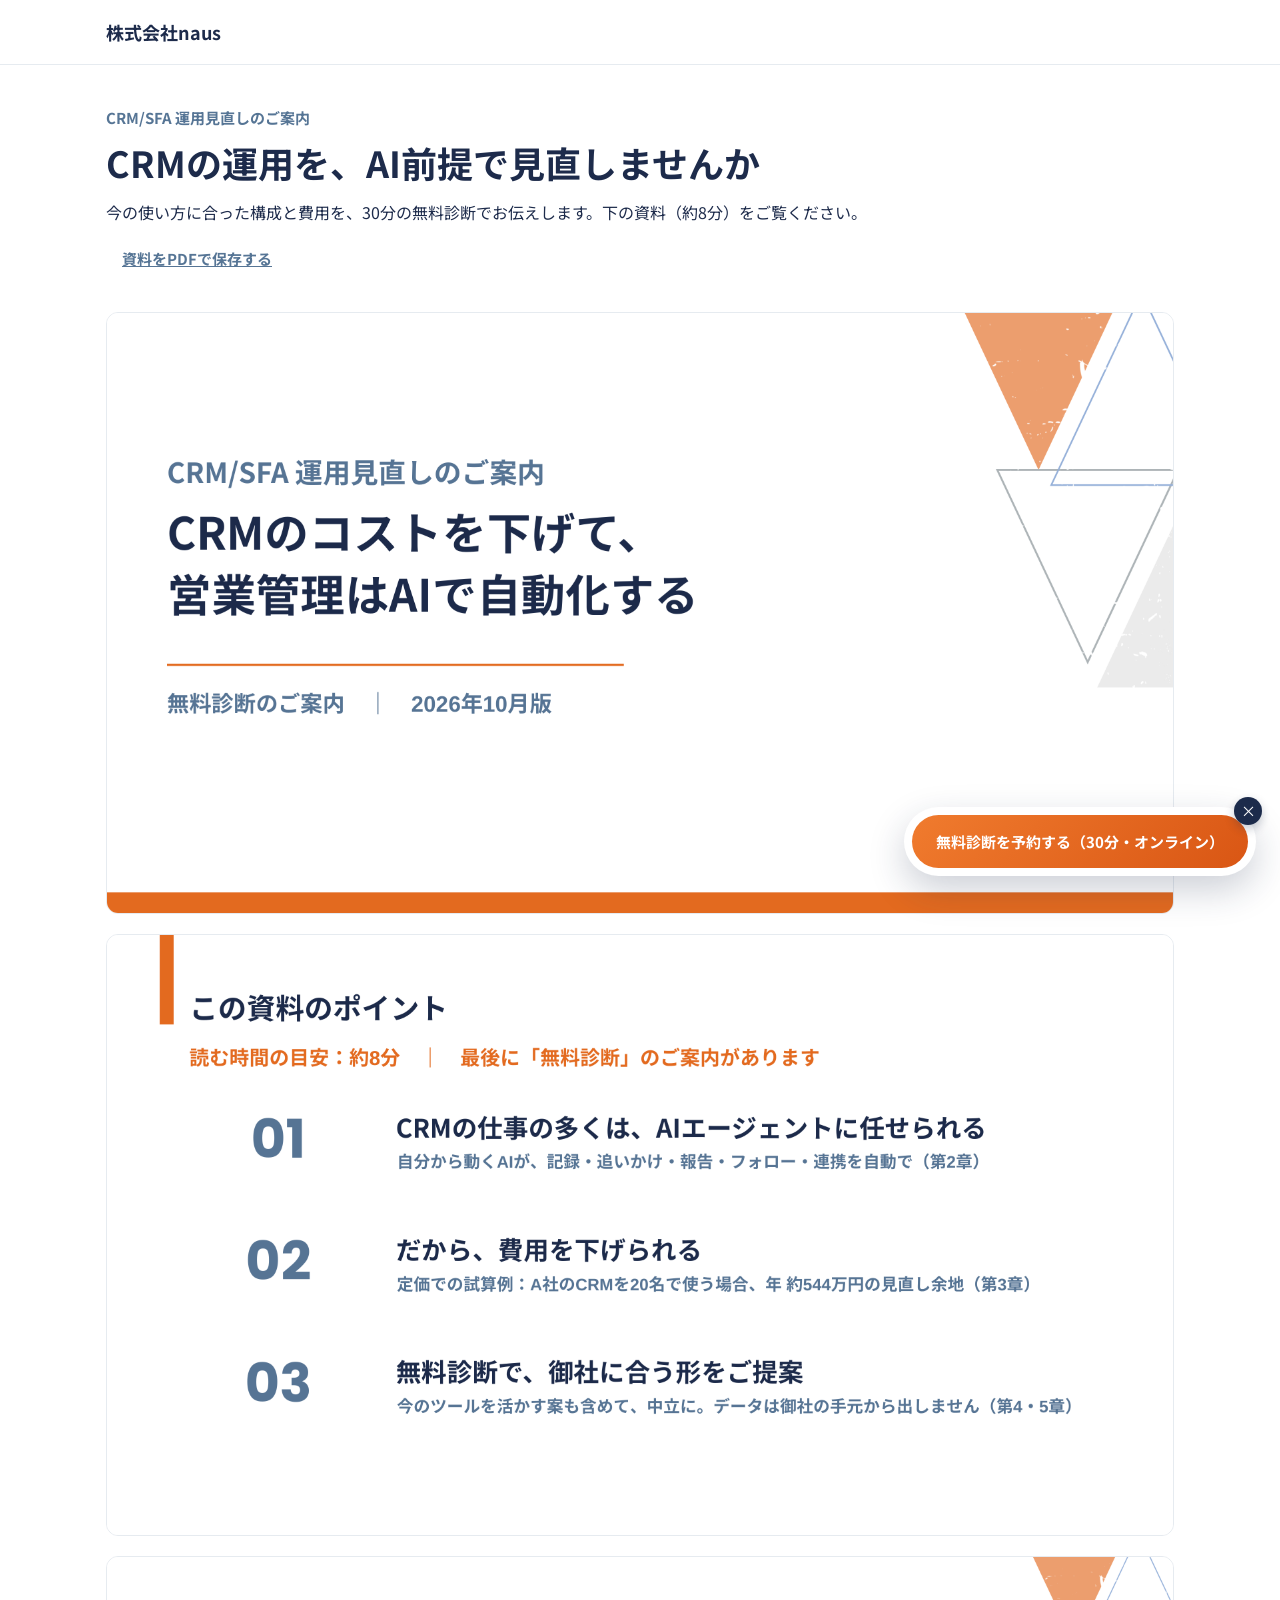
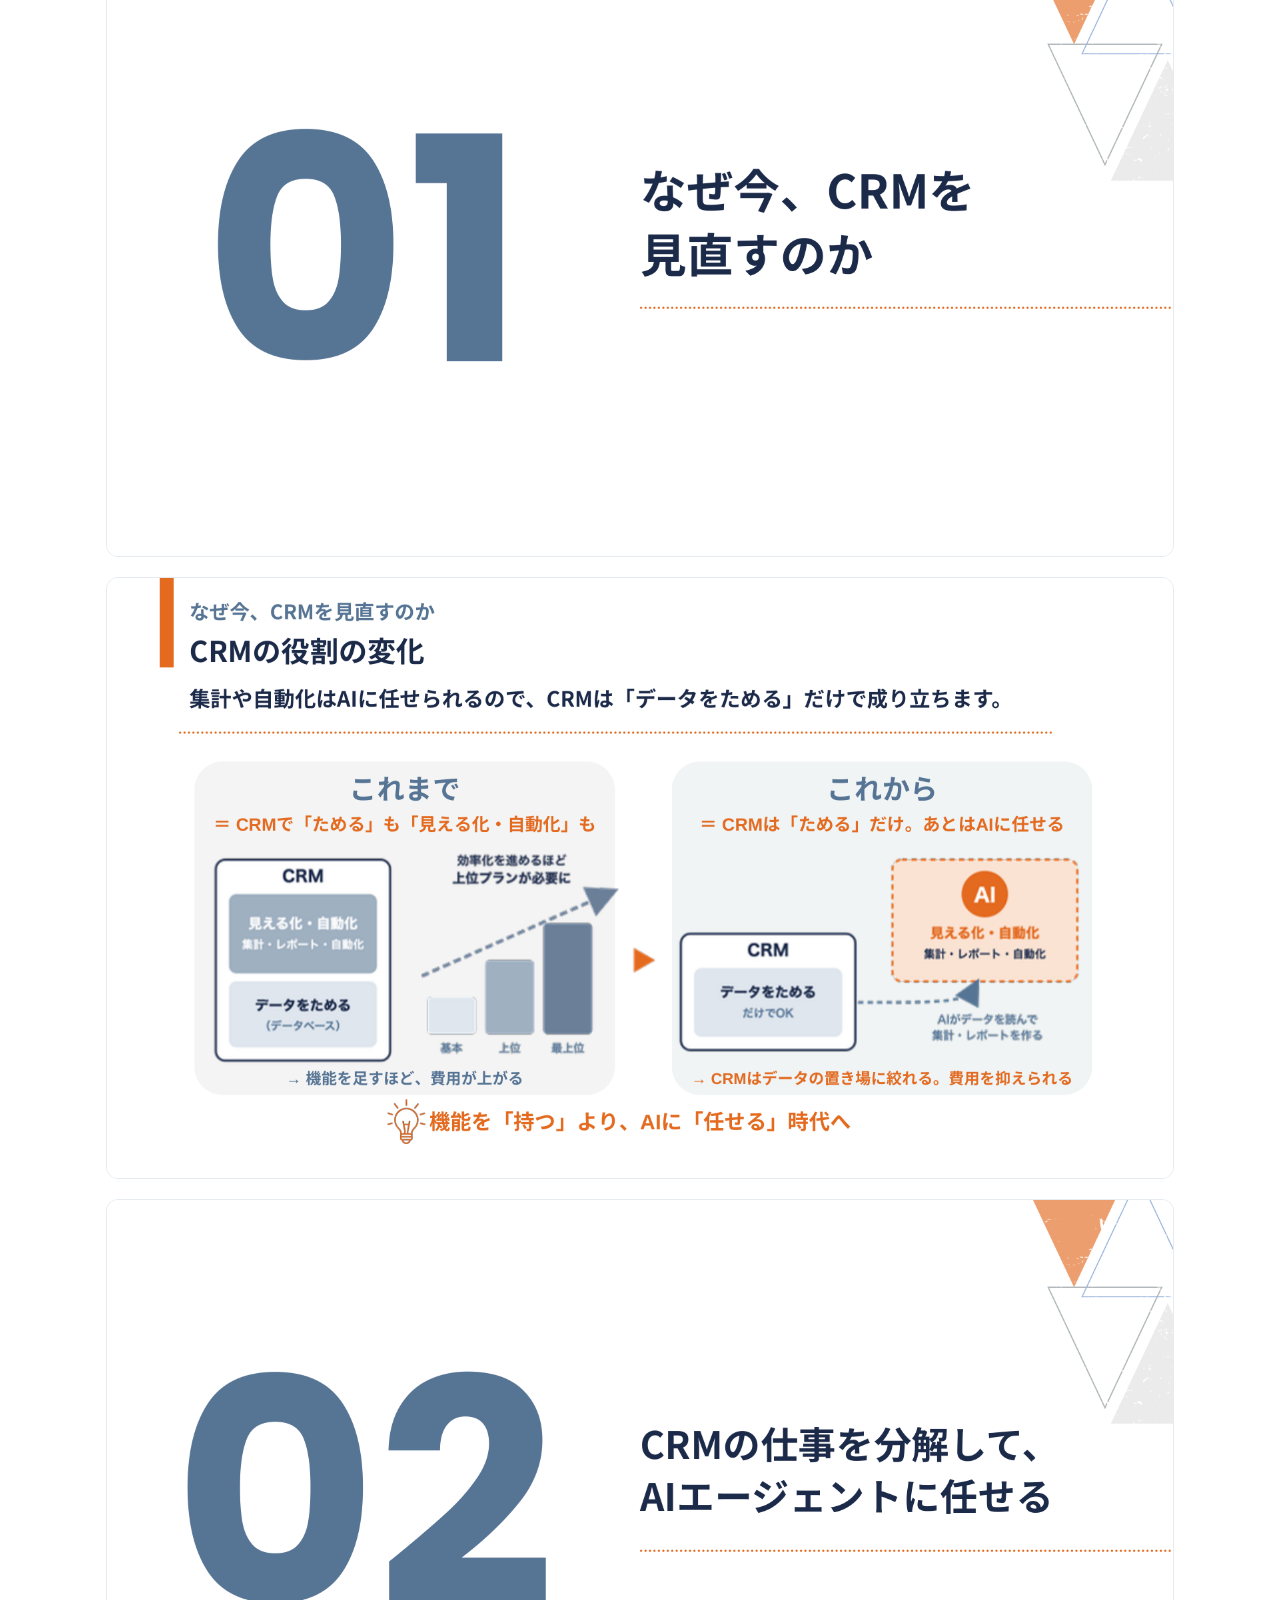
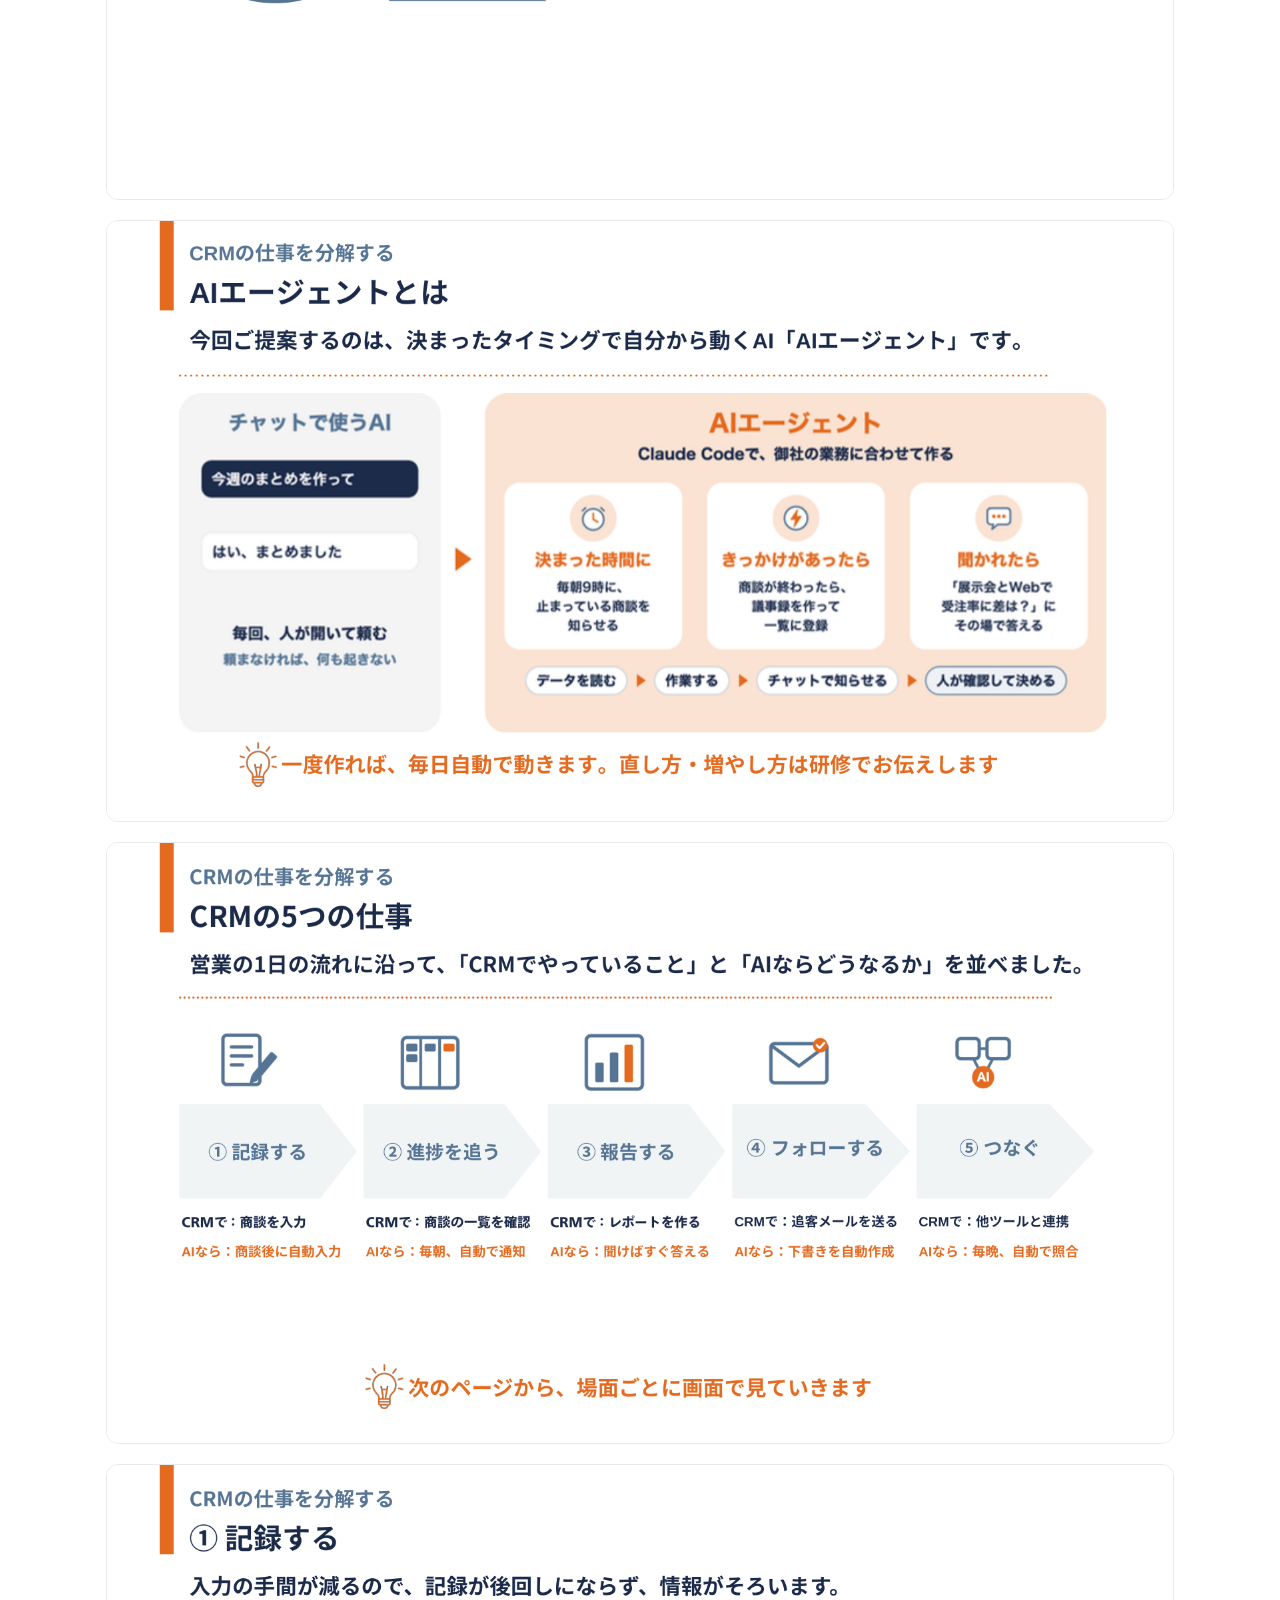
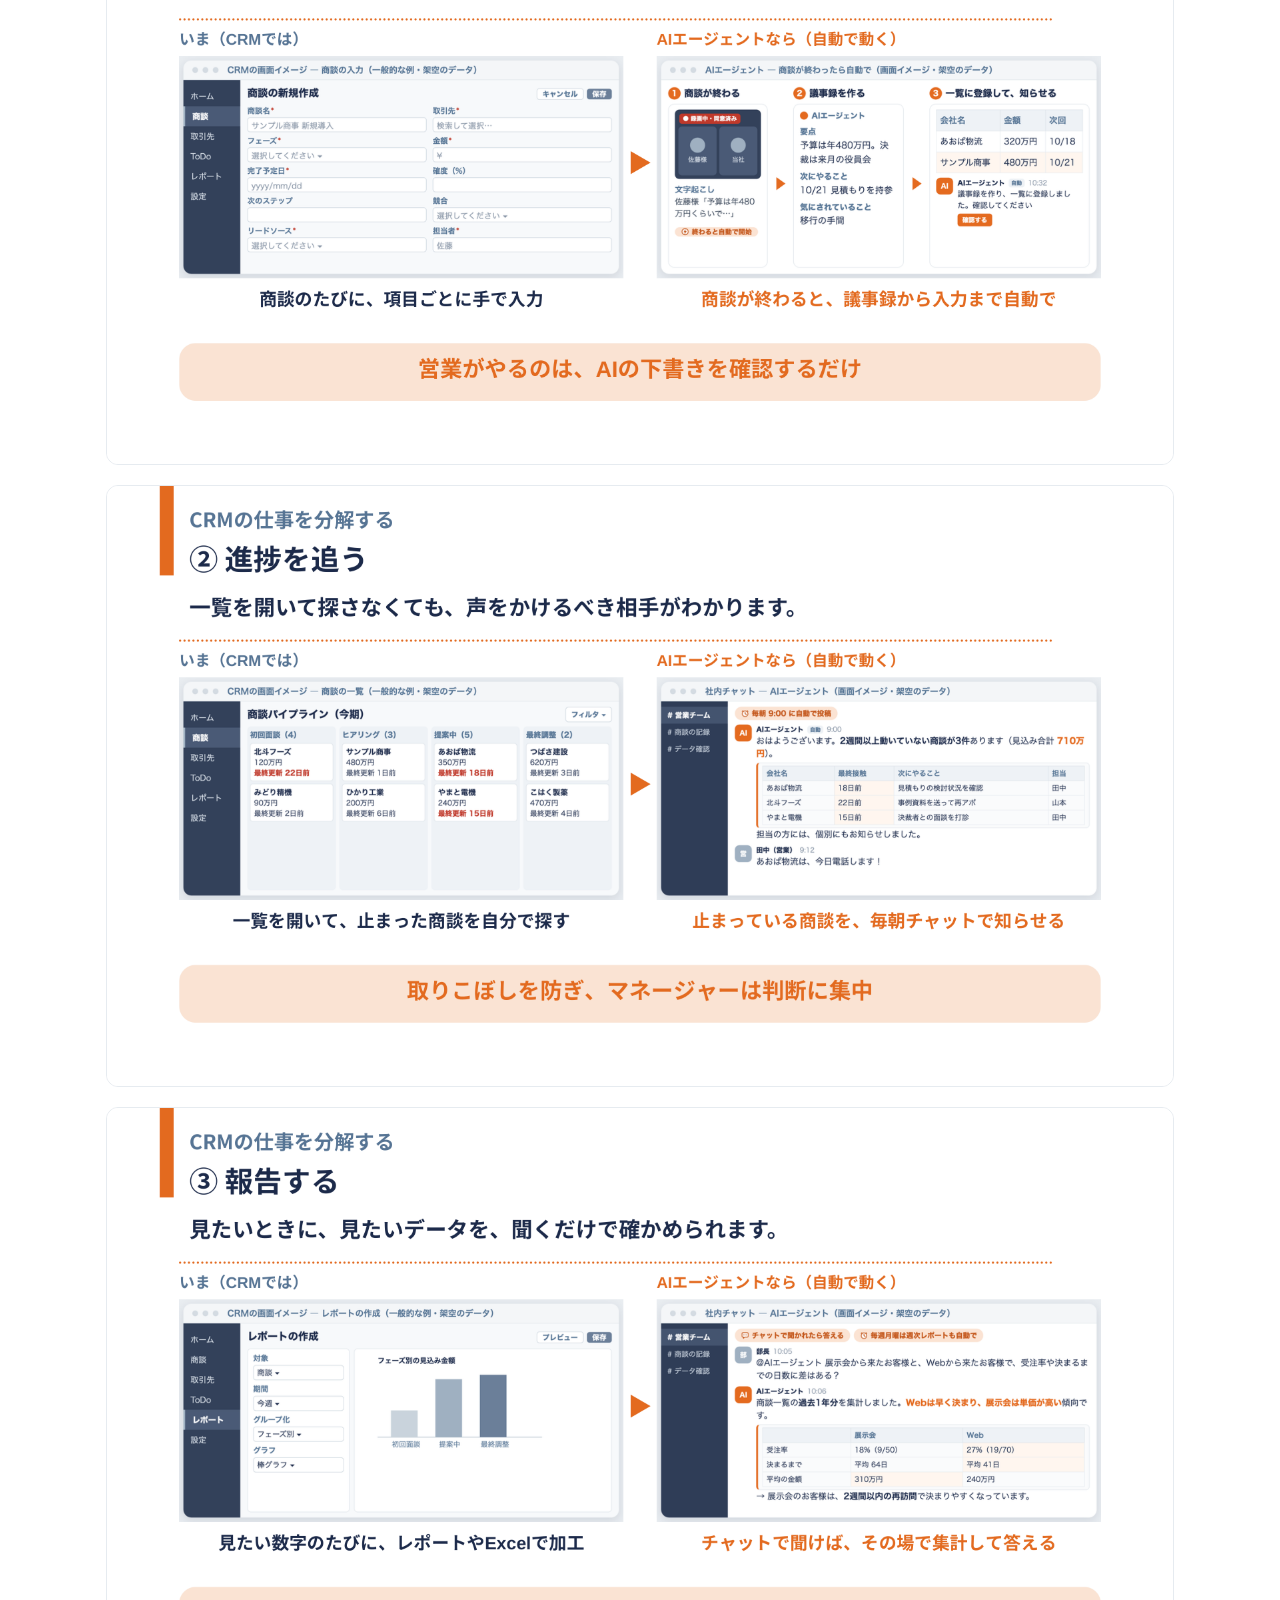
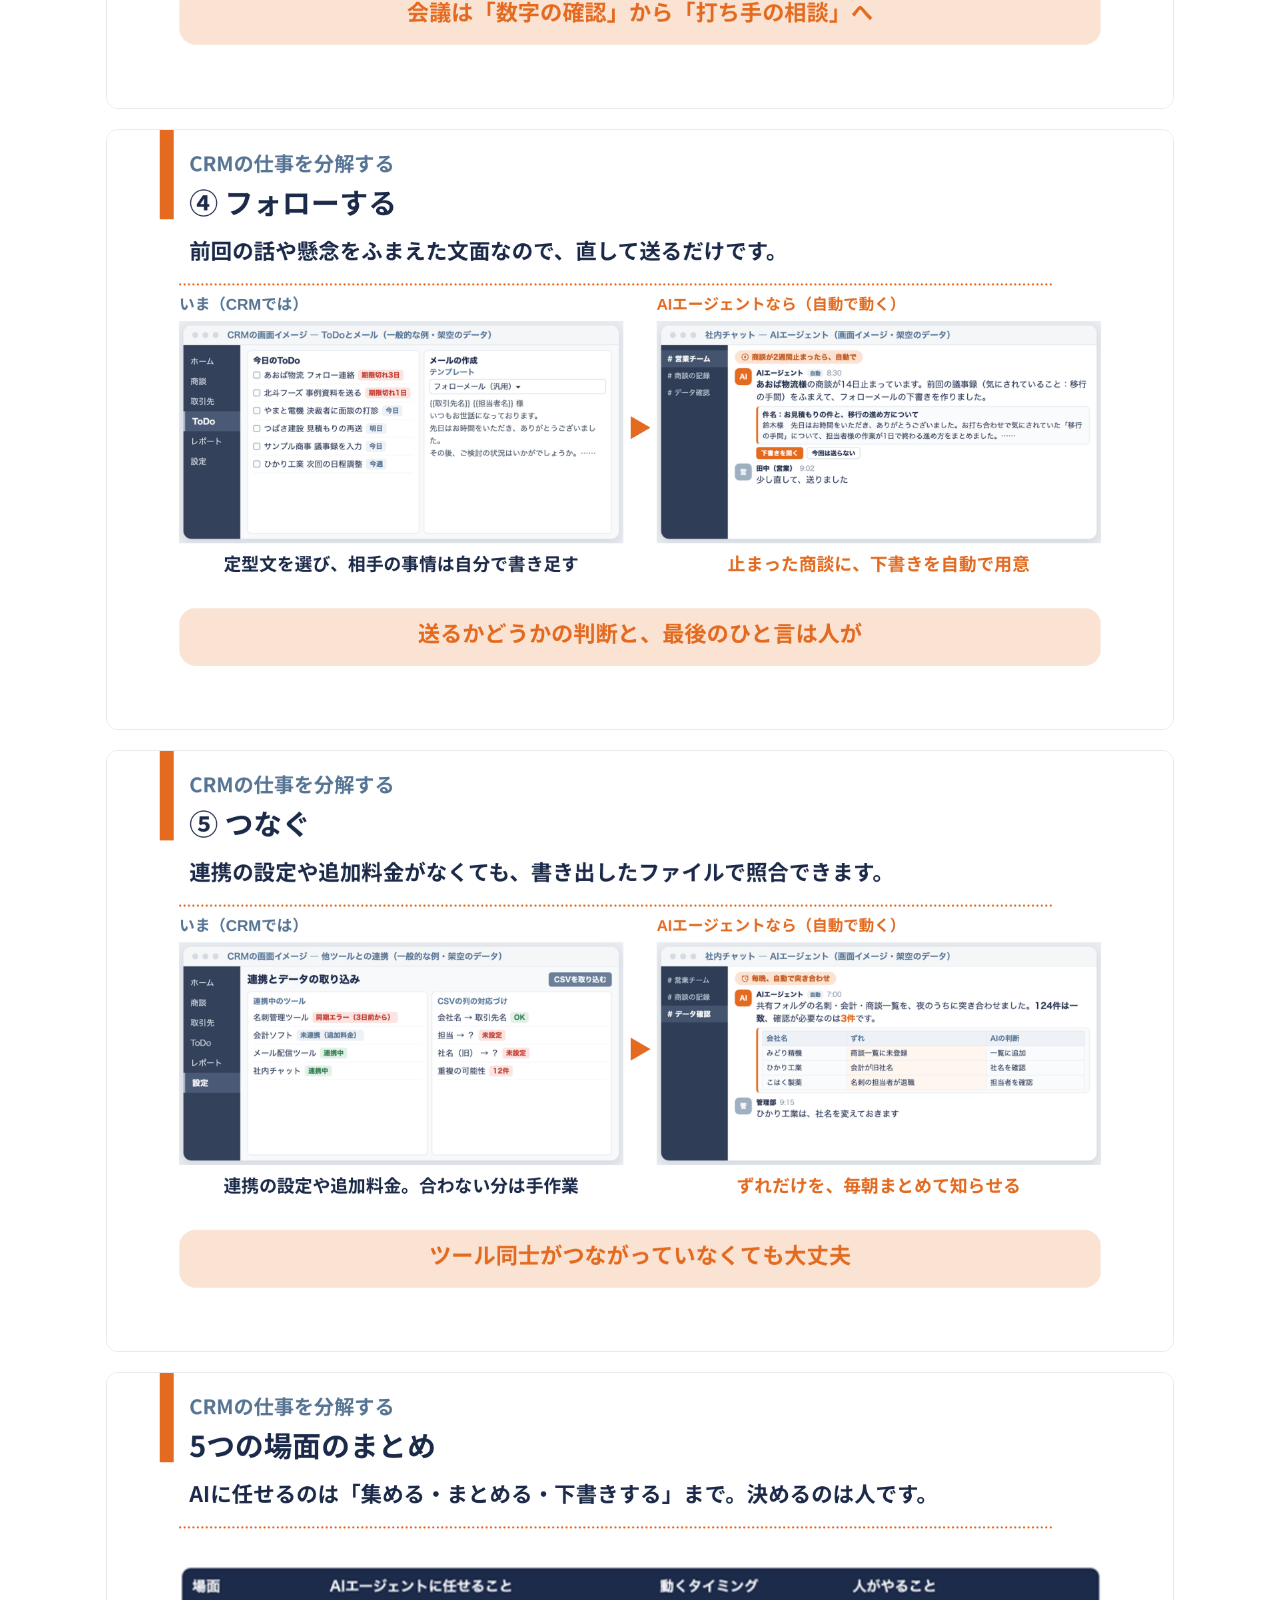
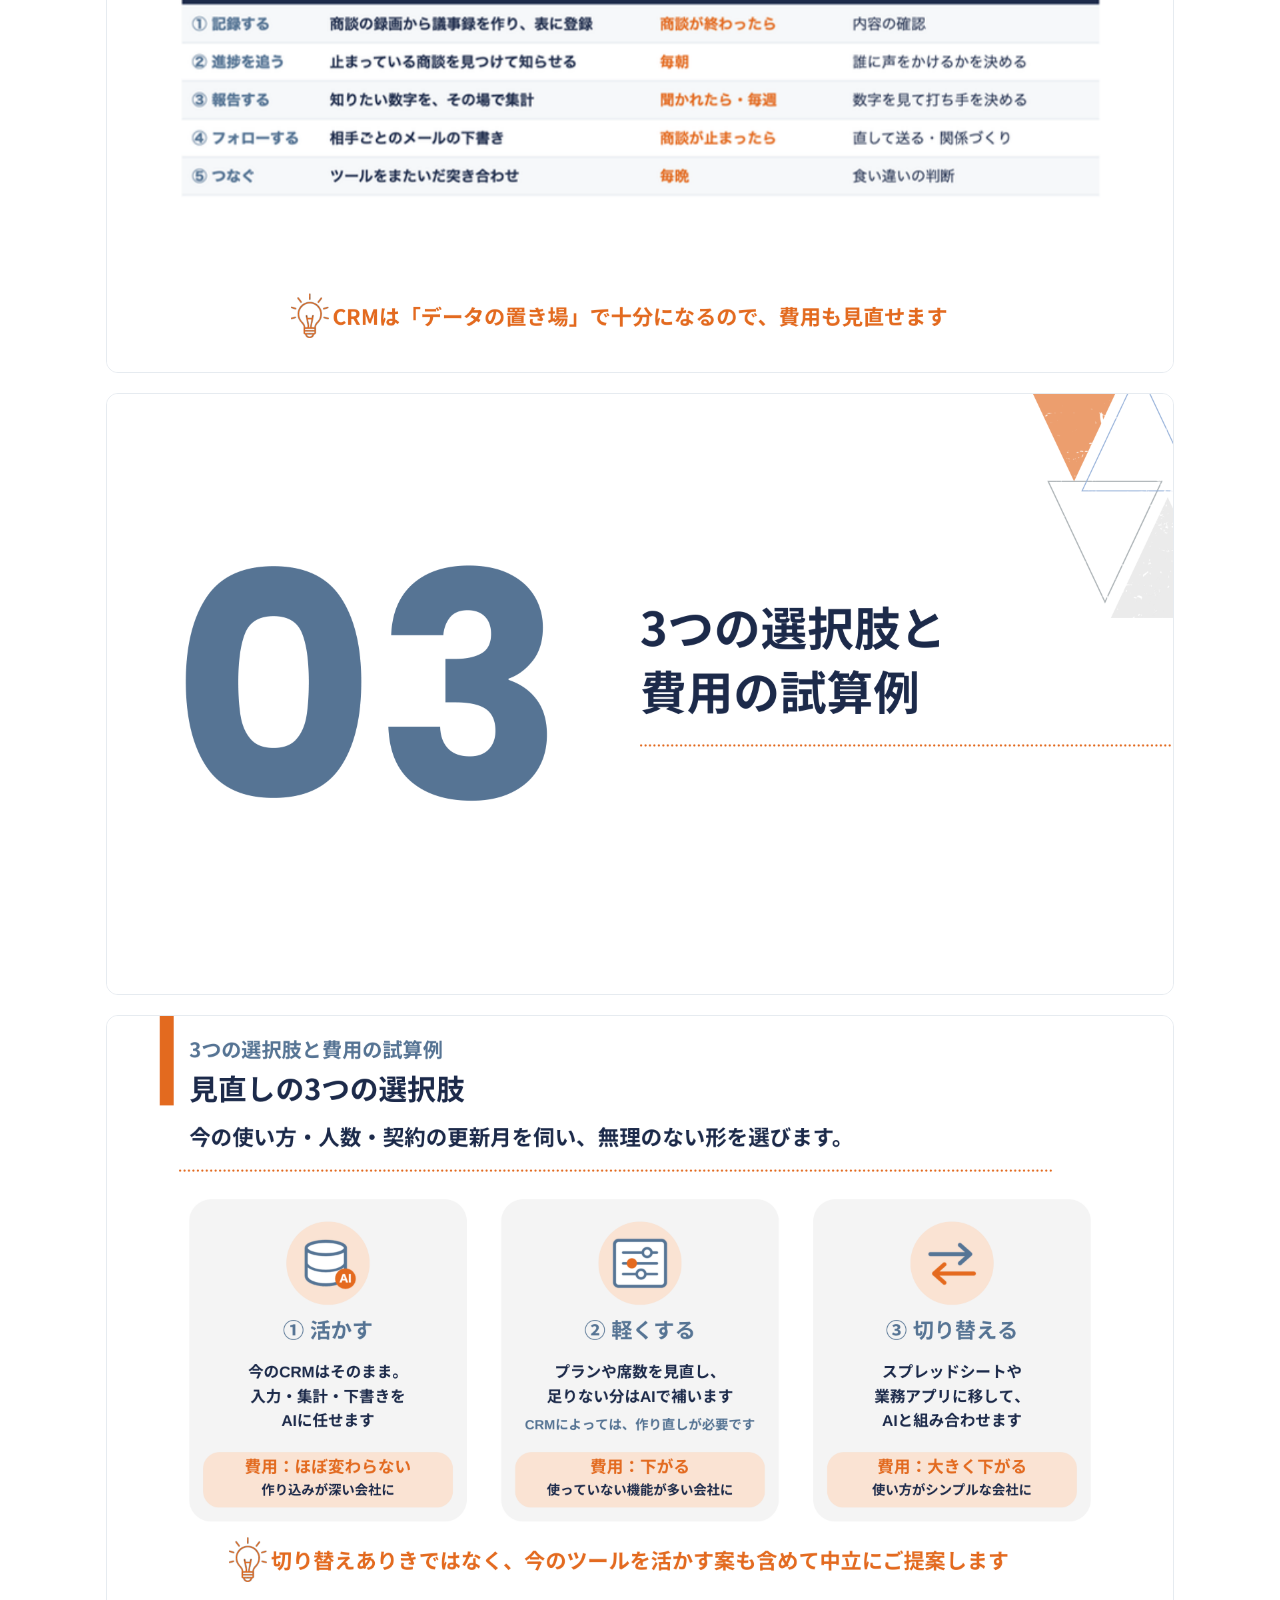
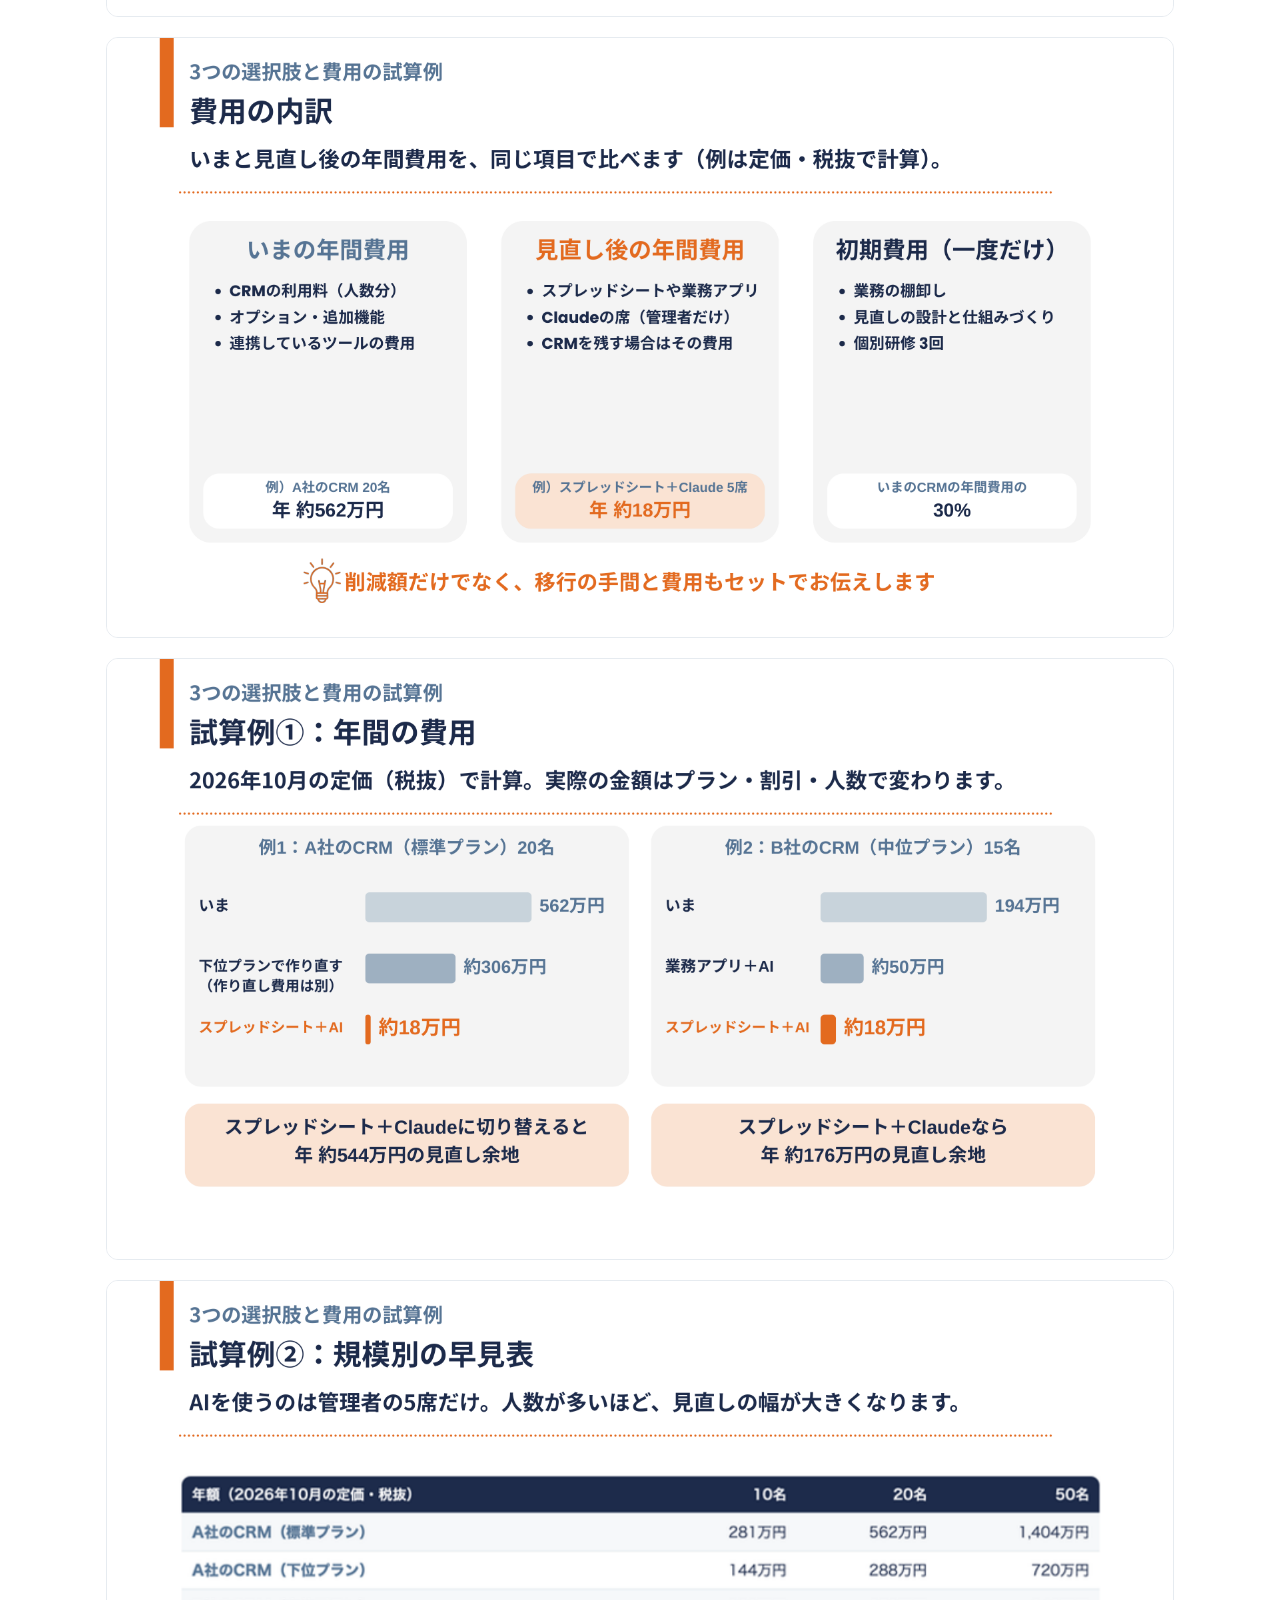
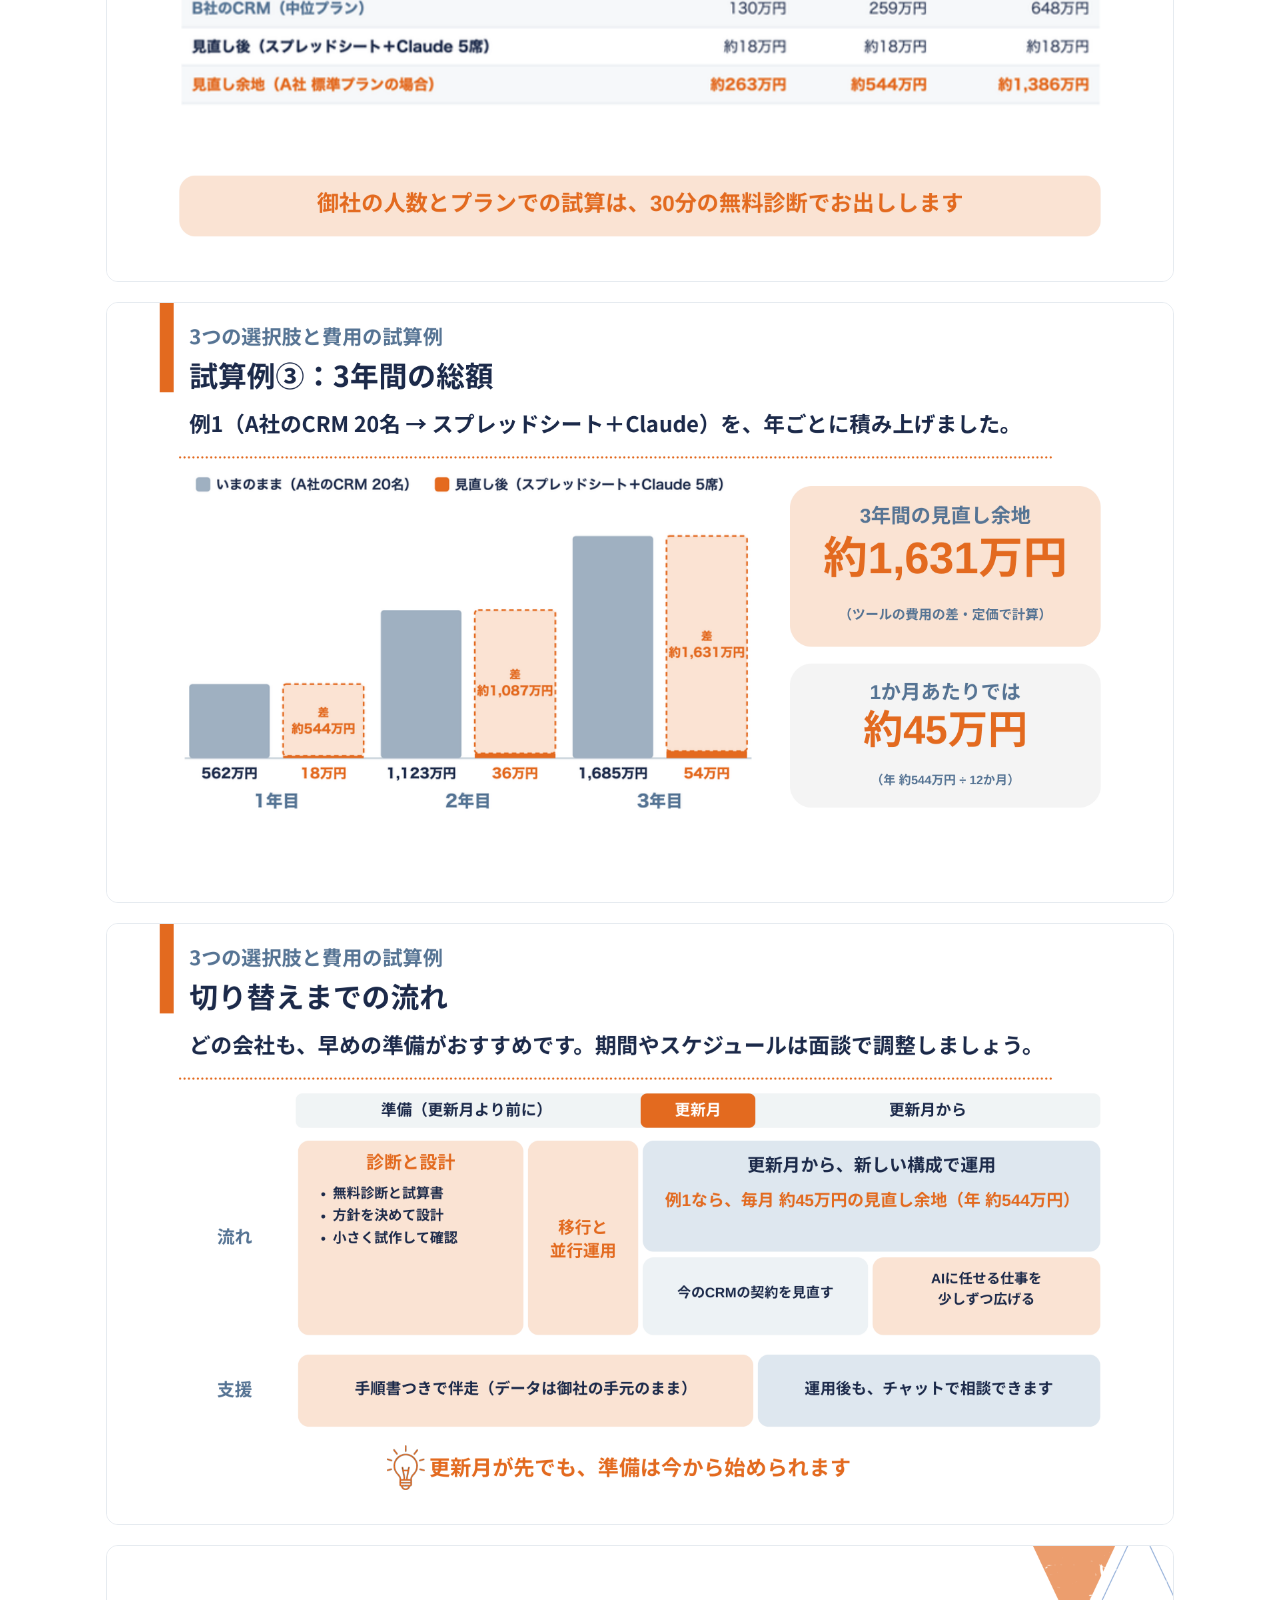
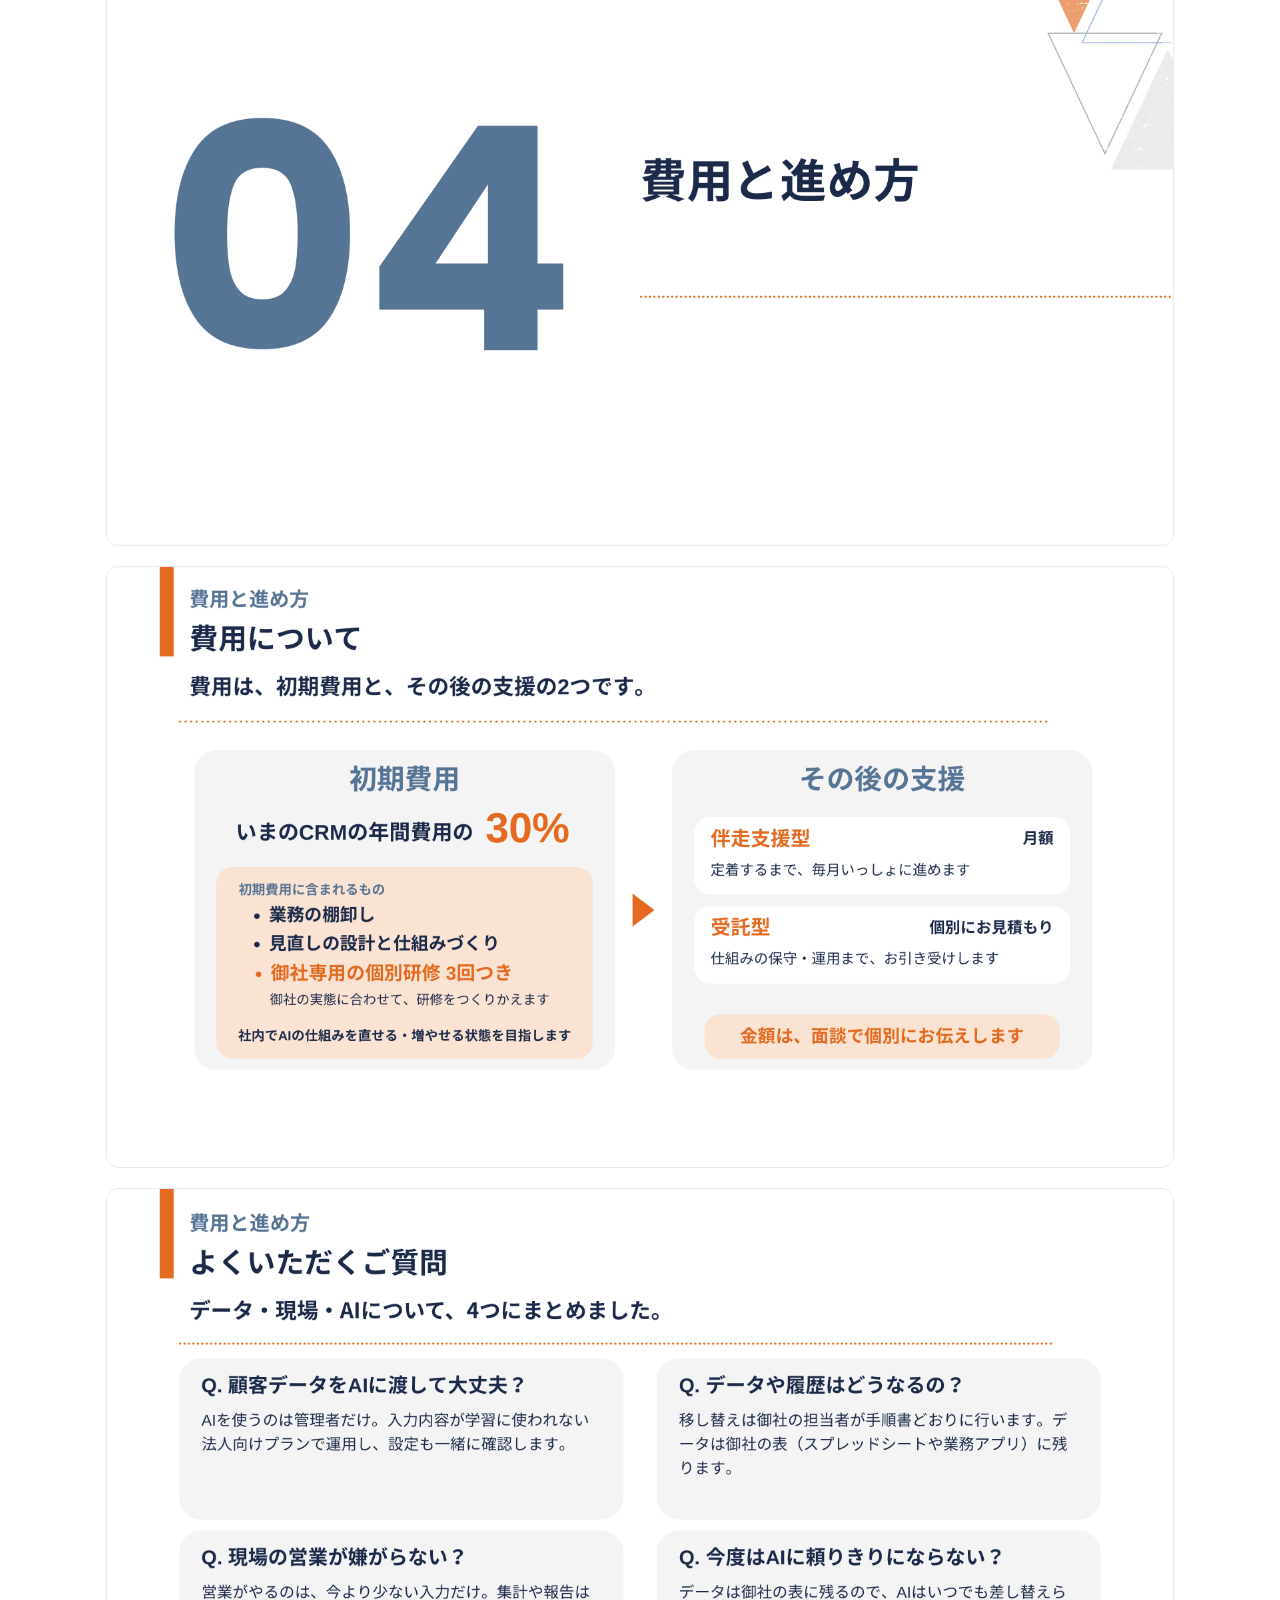
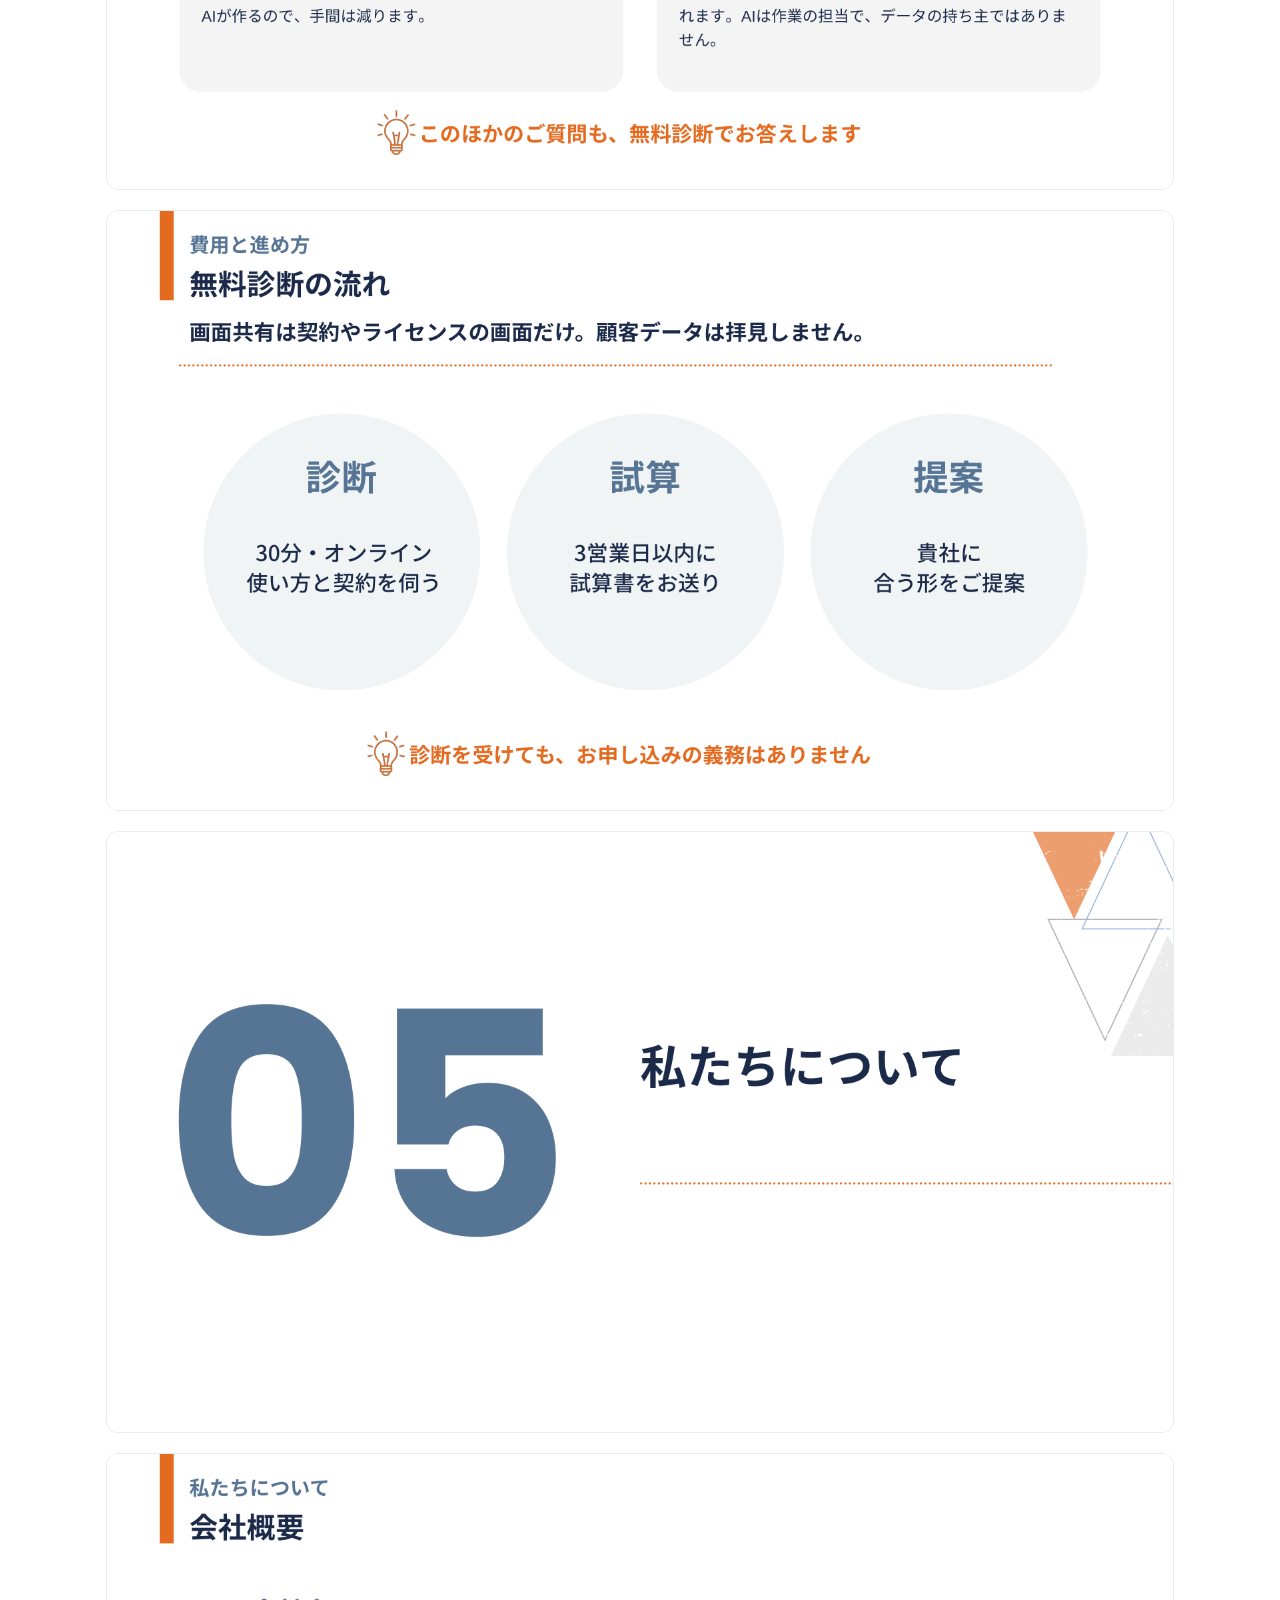
==== commit 0e96bb32: "feat: 問い合わせ完了ページと営業資料ページの外部予約リンクを削除する - 問い合わせ完了ページ(通常LP・士業LP)のカード内の予約リンクを削除し、埋め込みの予約画面だけにする - 営業資料ペー" ====
--- a/crm-doc/index.html
+++ b/crm-doc/index.html
@@ -69,7 +69,6 @@
     <div class="label">CRM/SFA 運用見直しのご案内</div>
     <h1>CRMの運用を、AI前提で見直しませんか</h1>
     <p>今の使い方に合った構成と費用を、30分の無料診断でお伝えします。下の資料（約8分）をご覧ください。</p>
-    <a class="cta" id="cta-top" href="https://calendar.google.com/calendar/u/0/appointments/schedules/AcZssZ2FCMP26l34yvFdIwiov532owKYRaTuEmHc-7GgkEqMfO3du8oIoi9ucnL1s0hs4mh5goStqFaB" target="_blank" rel="noopener">無料診断を予約する（30分・オンライン）</a>
     <a class="sub-link" id="pdf-download" href="naus-crm-review.pdf" download>資料をPDFで保存する</a>
   </section>
 
@@ -112,7 +111,6 @@
   <section class="bottom">
     <h2>まずは30分の無料診断から</h2>
     <p>「見直しが必要かどうか」を知るだけでもかまいません。</p>
-    <a class="cta" id="cta-bottom" href="https://calendar.google.com/calendar/u/0/appointments/schedules/AcZssZ2FCMP26l34yvFdIwiov532owKYRaTuEmHc-7GgkEqMfO3du8oIoi9ucnL1s0hs4mh5goStqFaB" target="_blank" rel="noopener">無料診断を予約する</a>
     <div class="qr">
       <img src="booking-qr.png" alt="無料診断の予約ページのQRコード" width="160" height="160" loading="lazy">
       <p>スマホで読み取って予約</p>
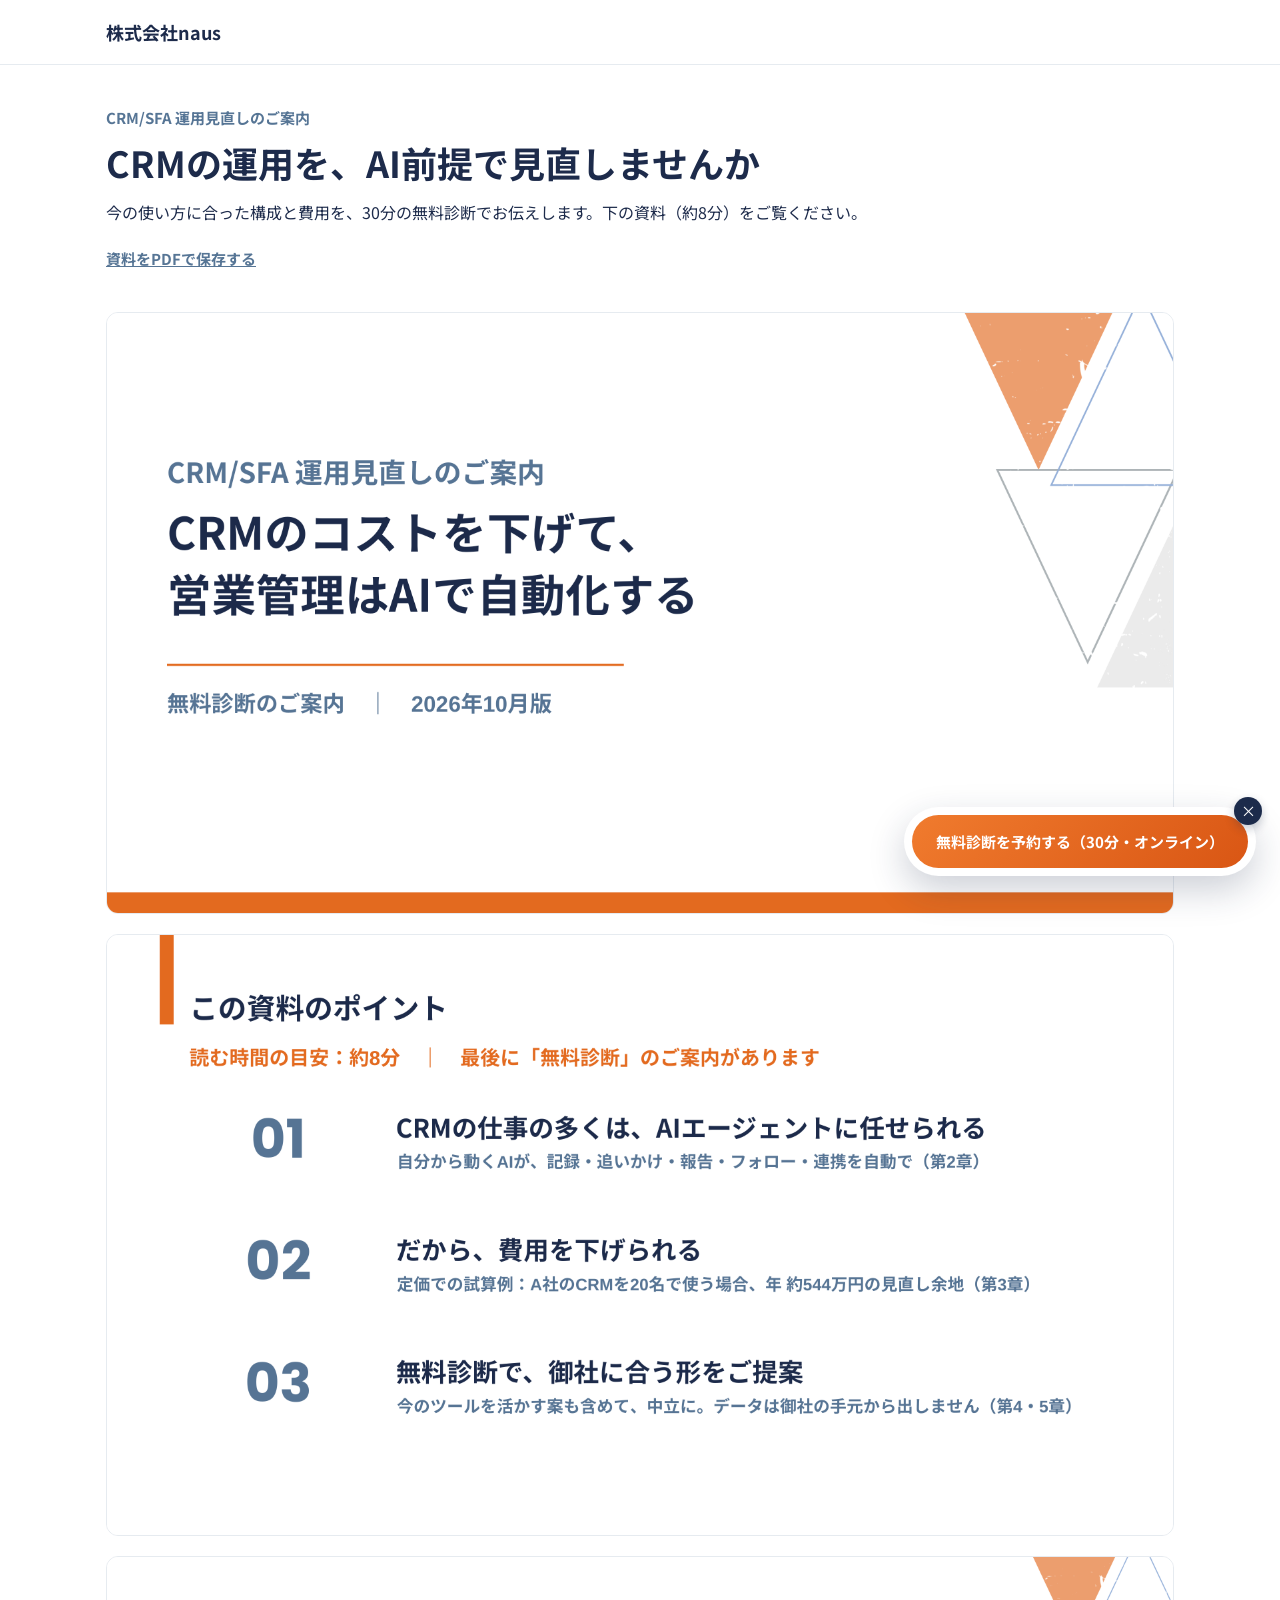
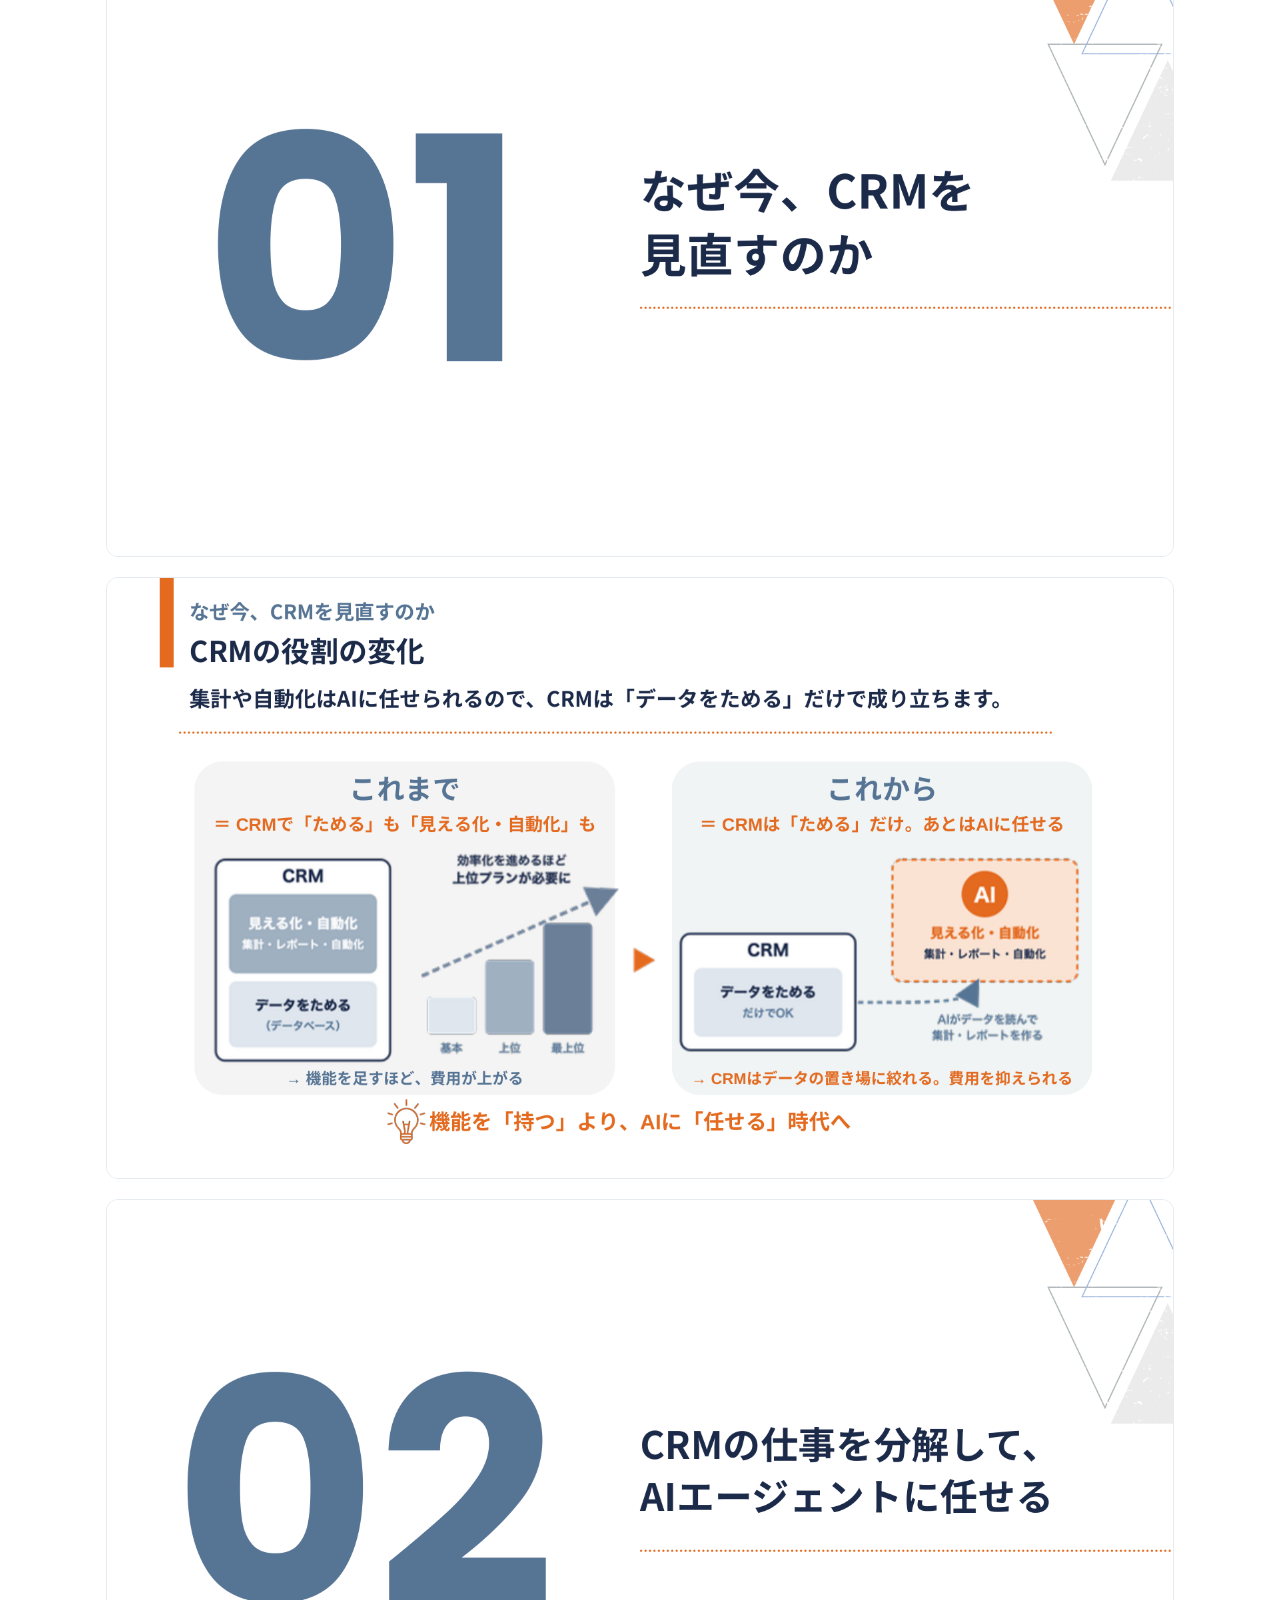
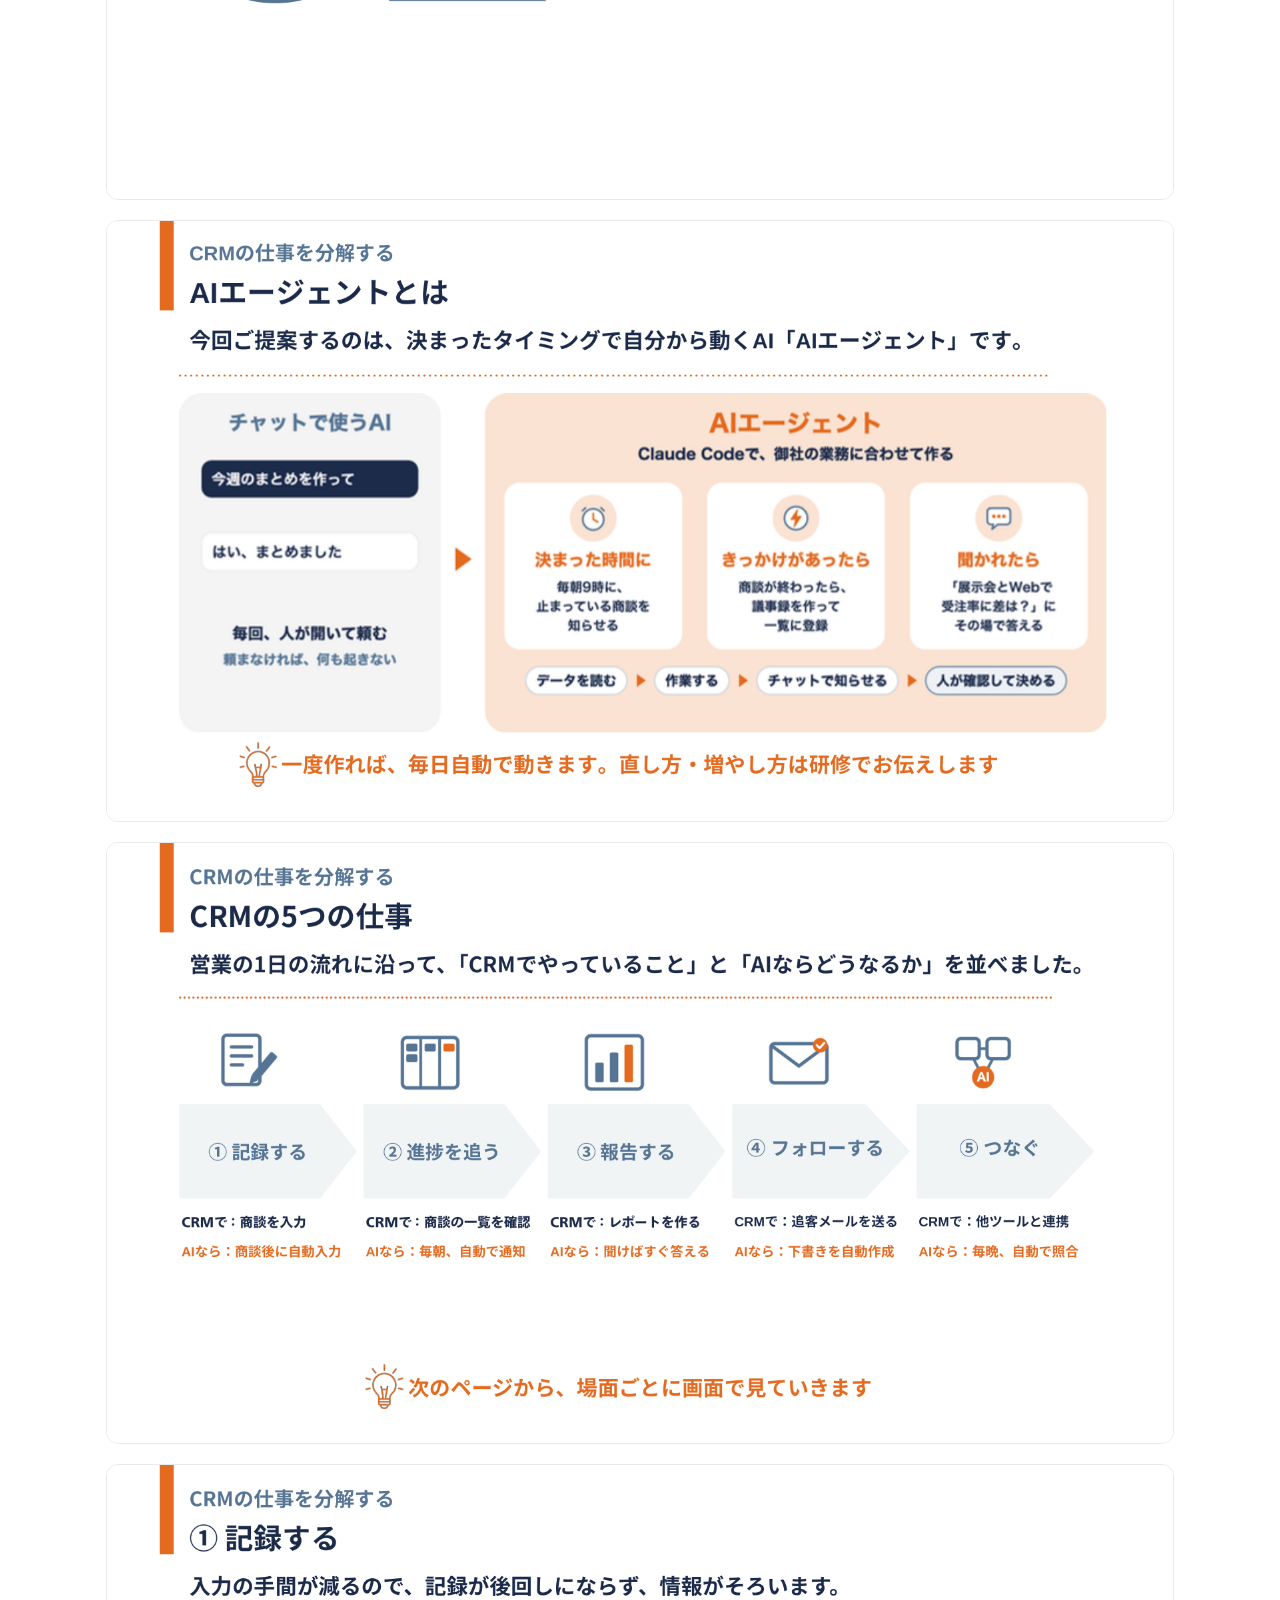
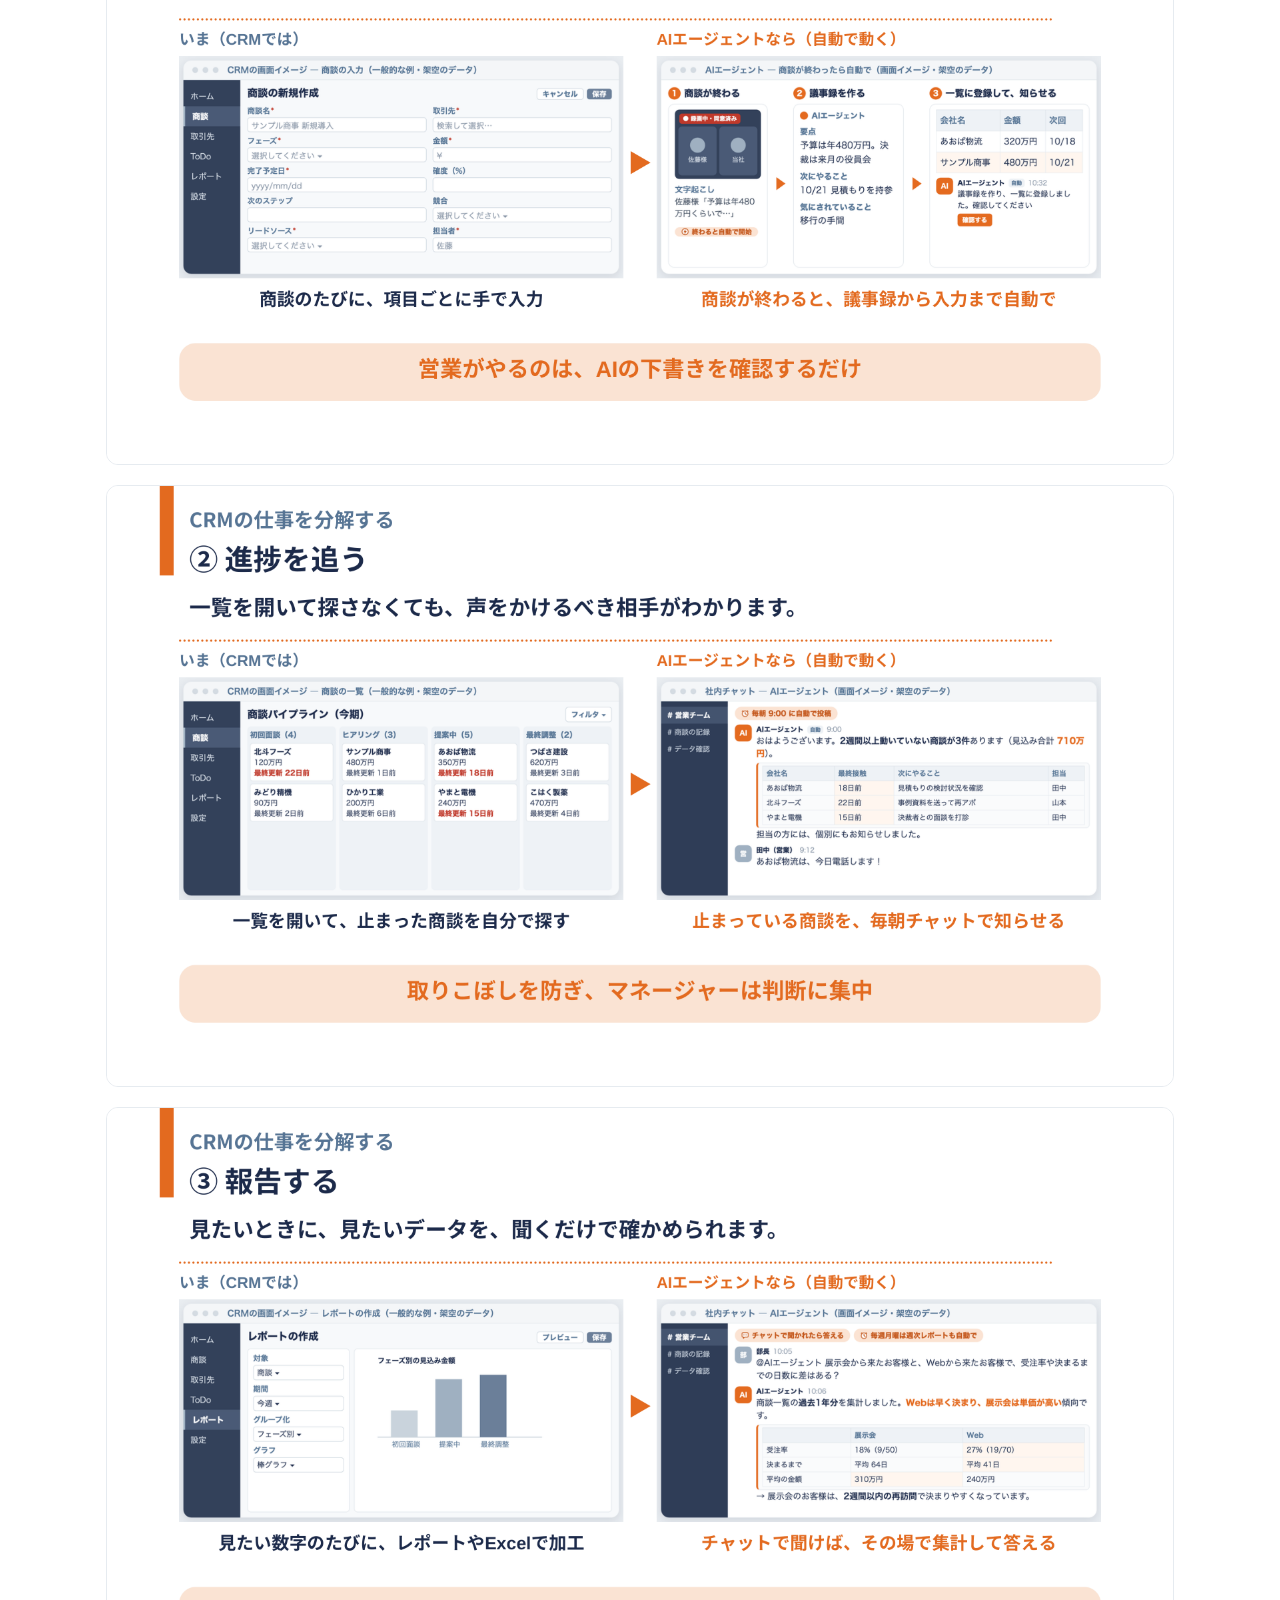
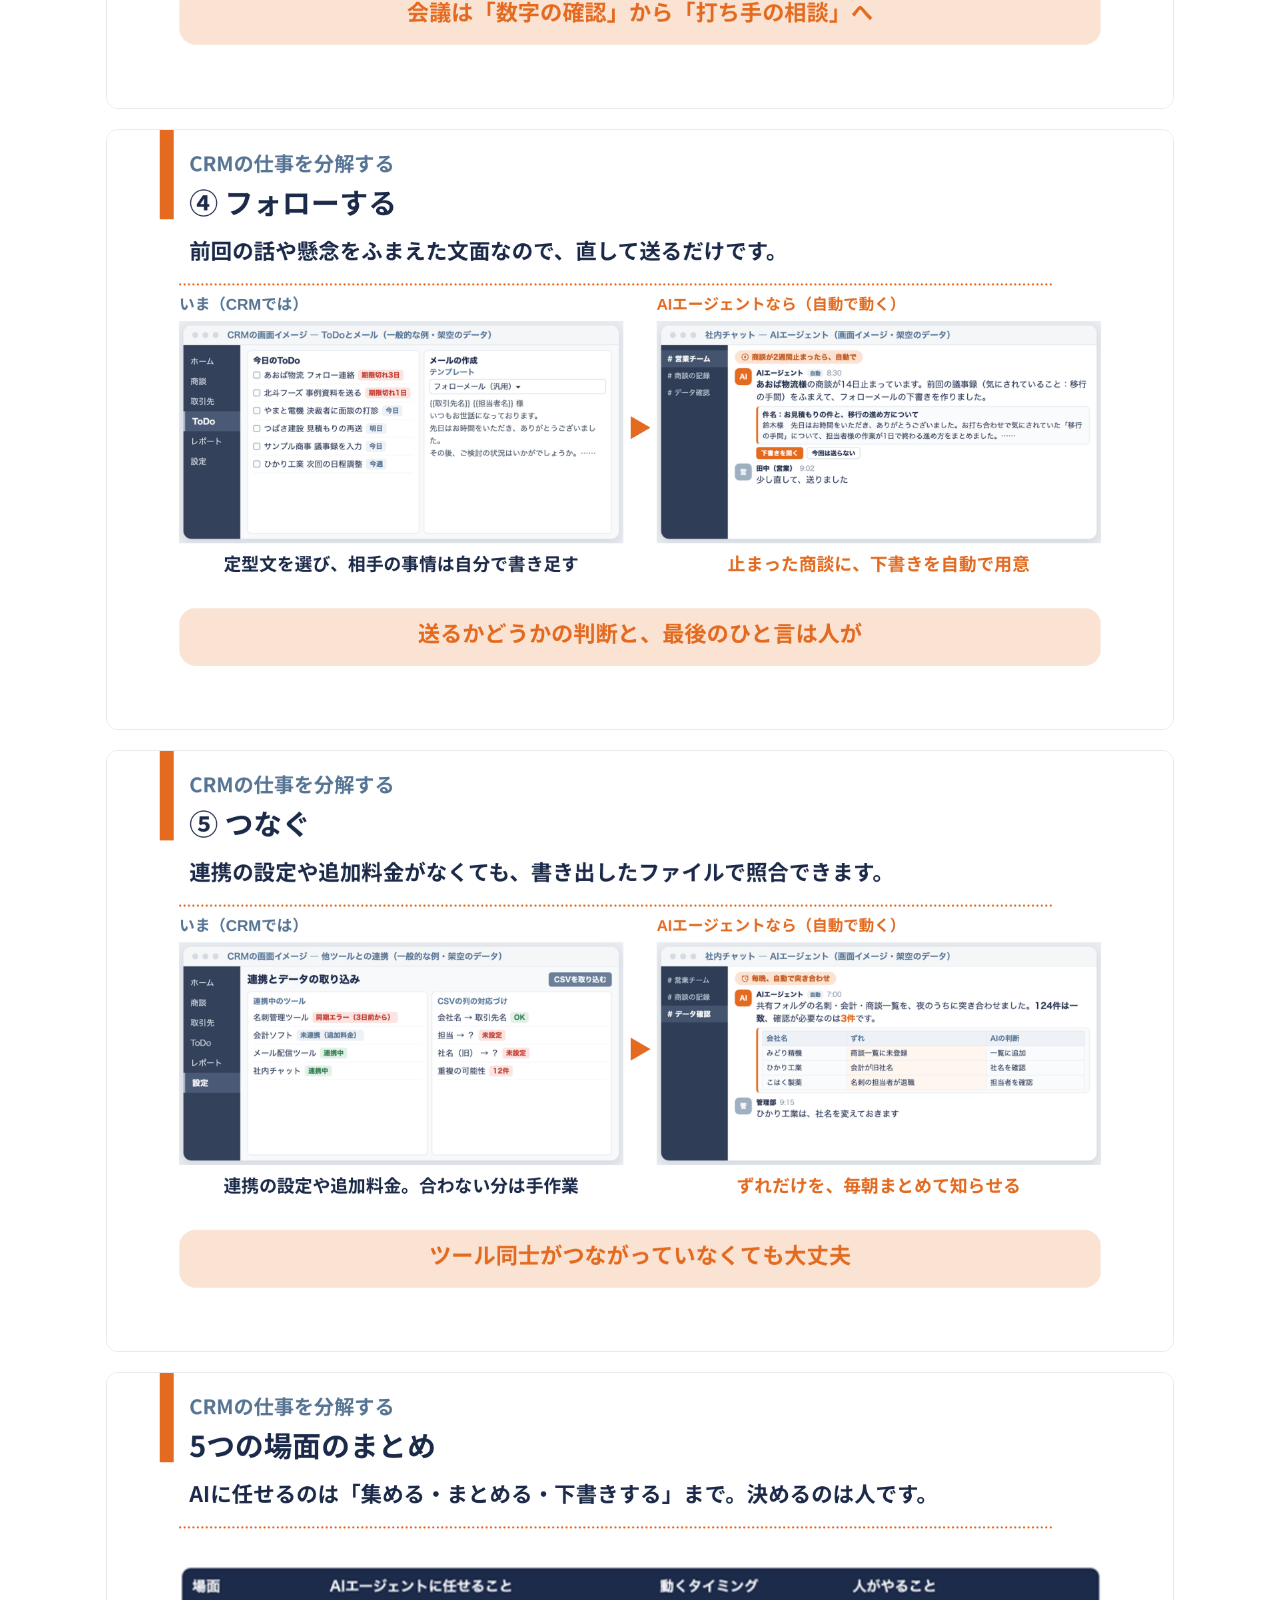
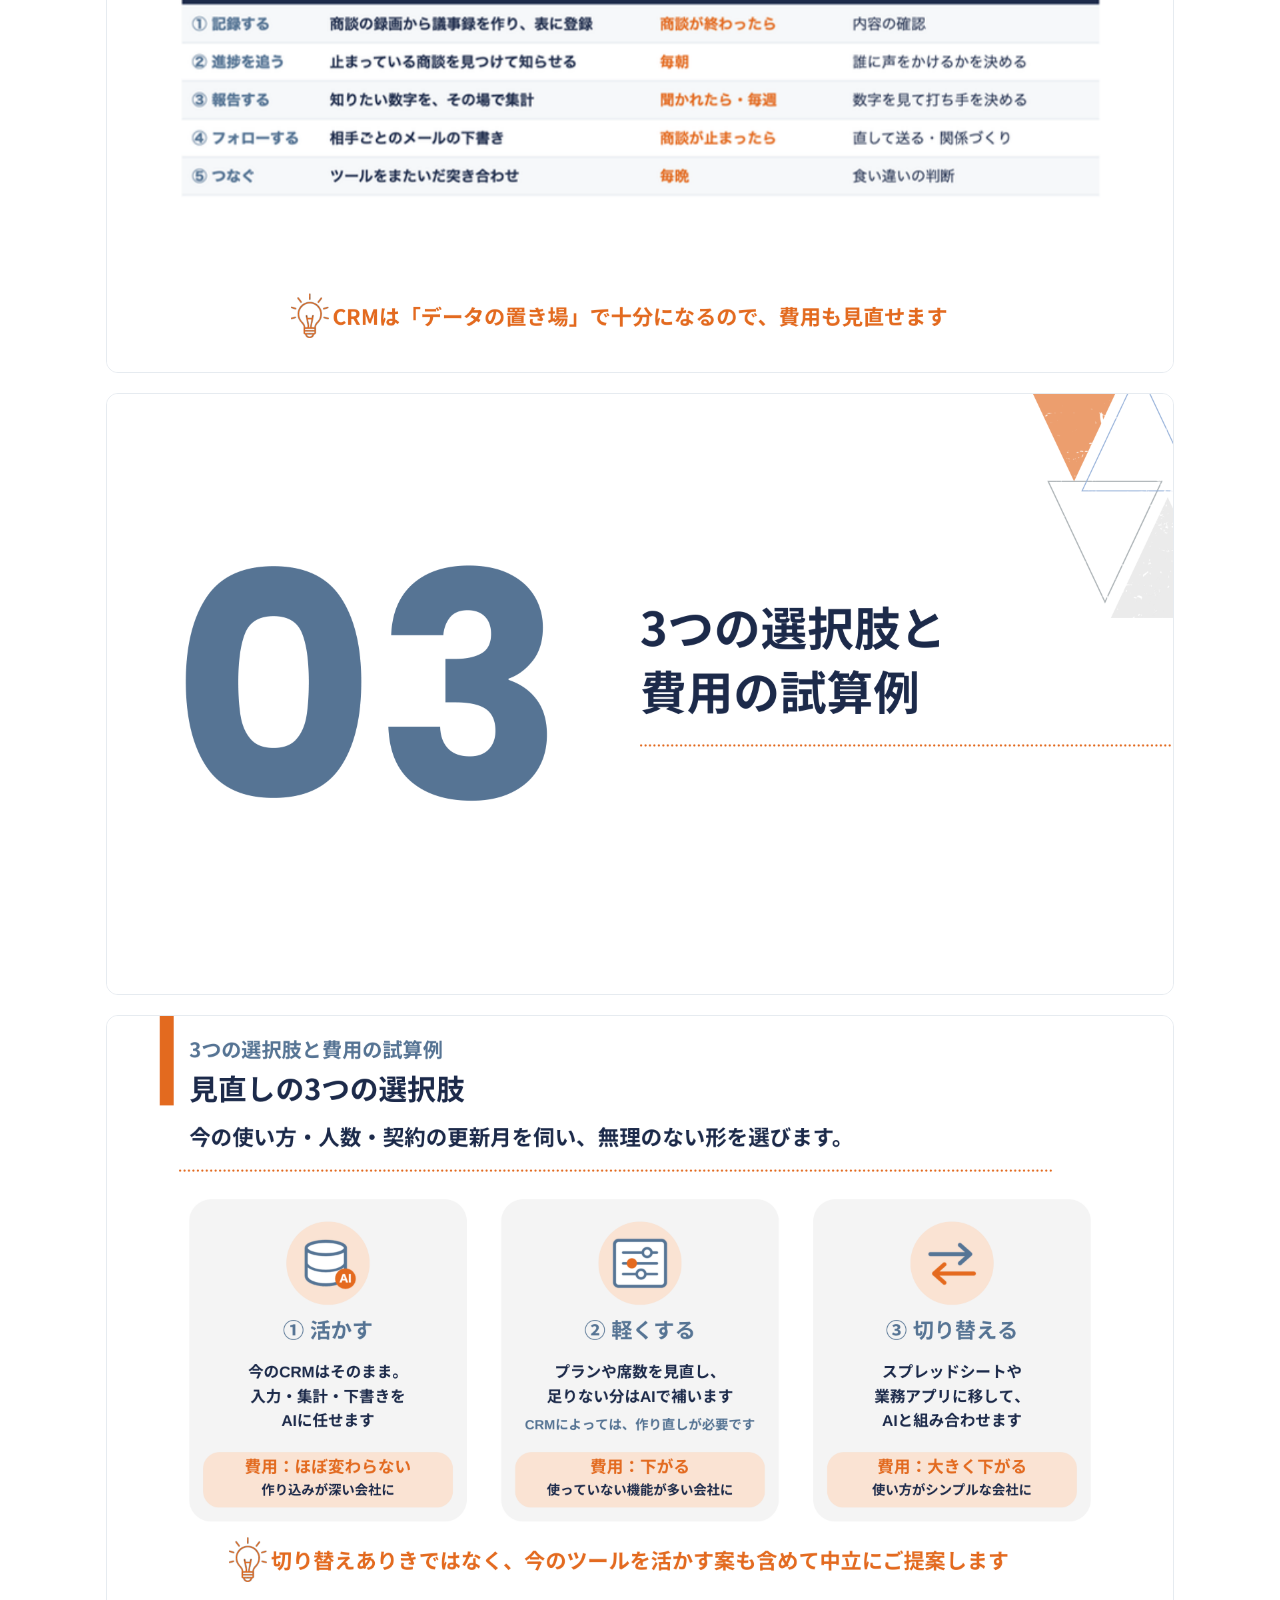
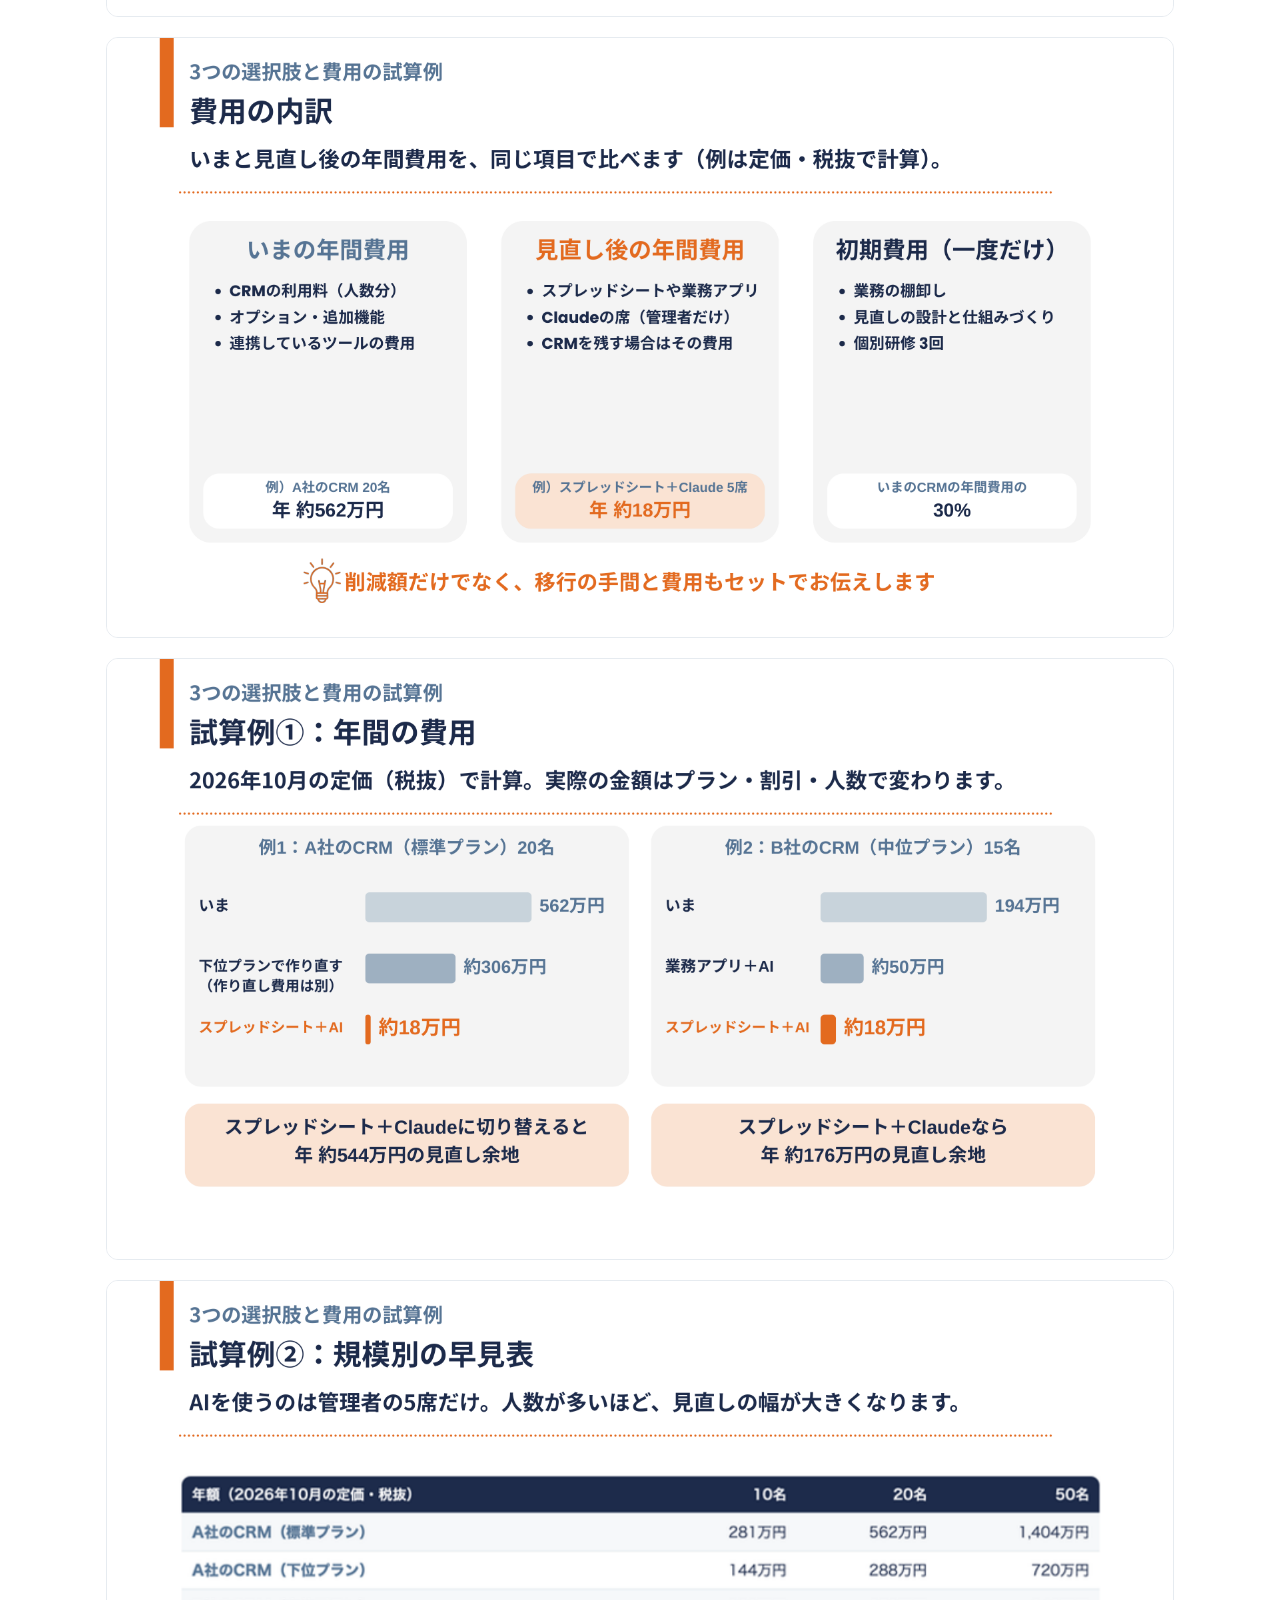
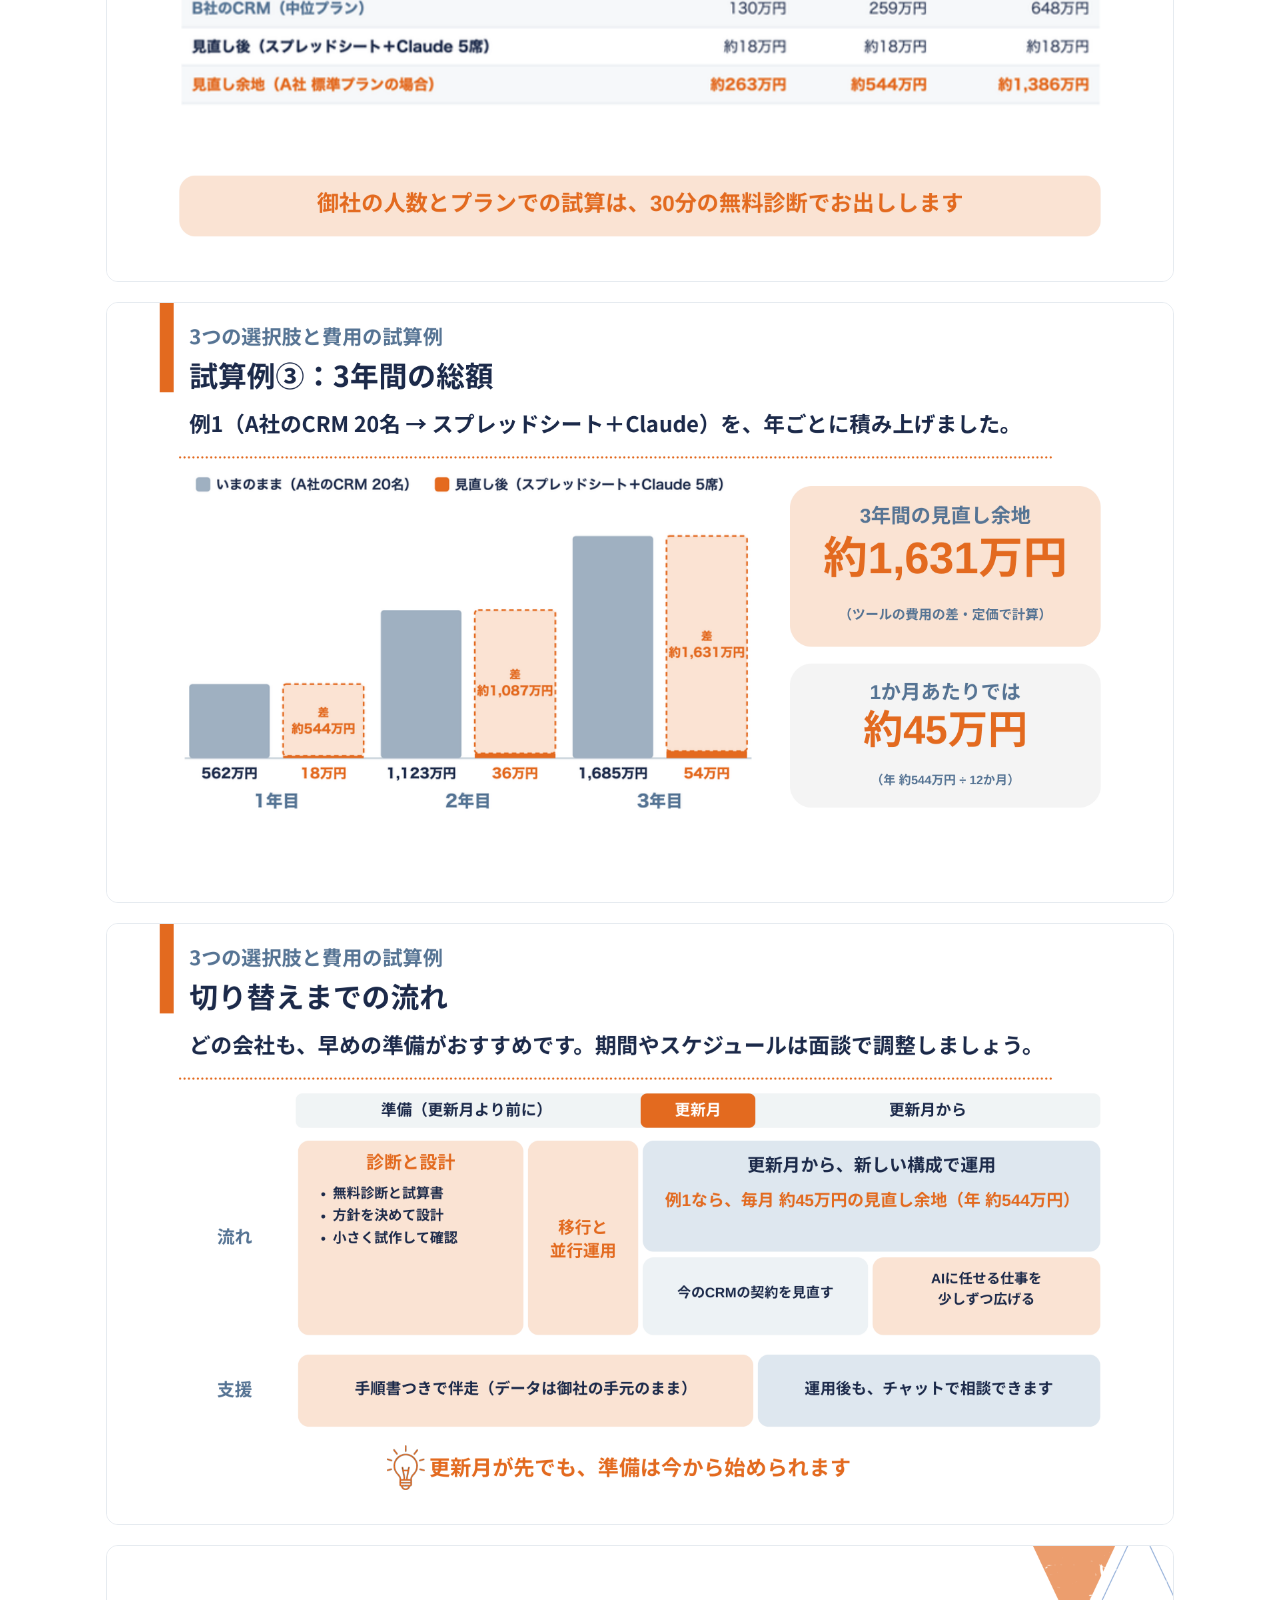
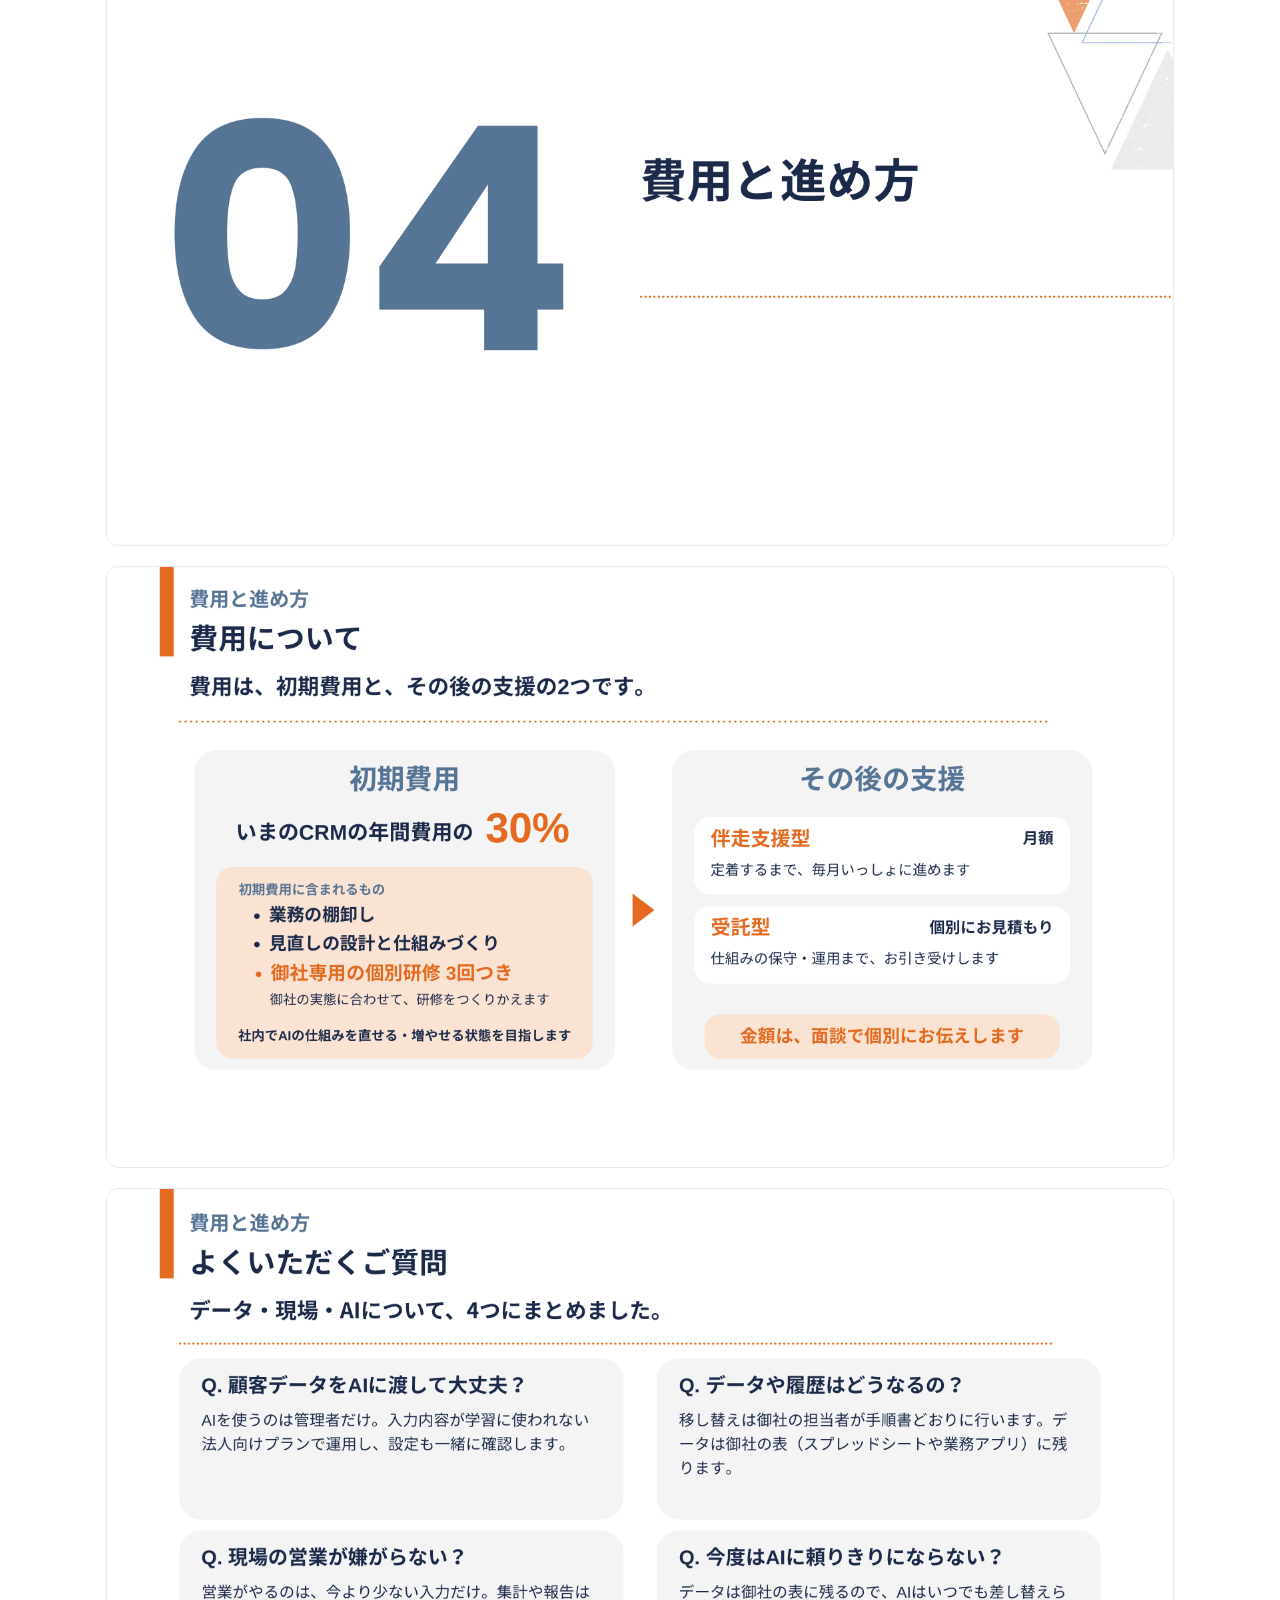
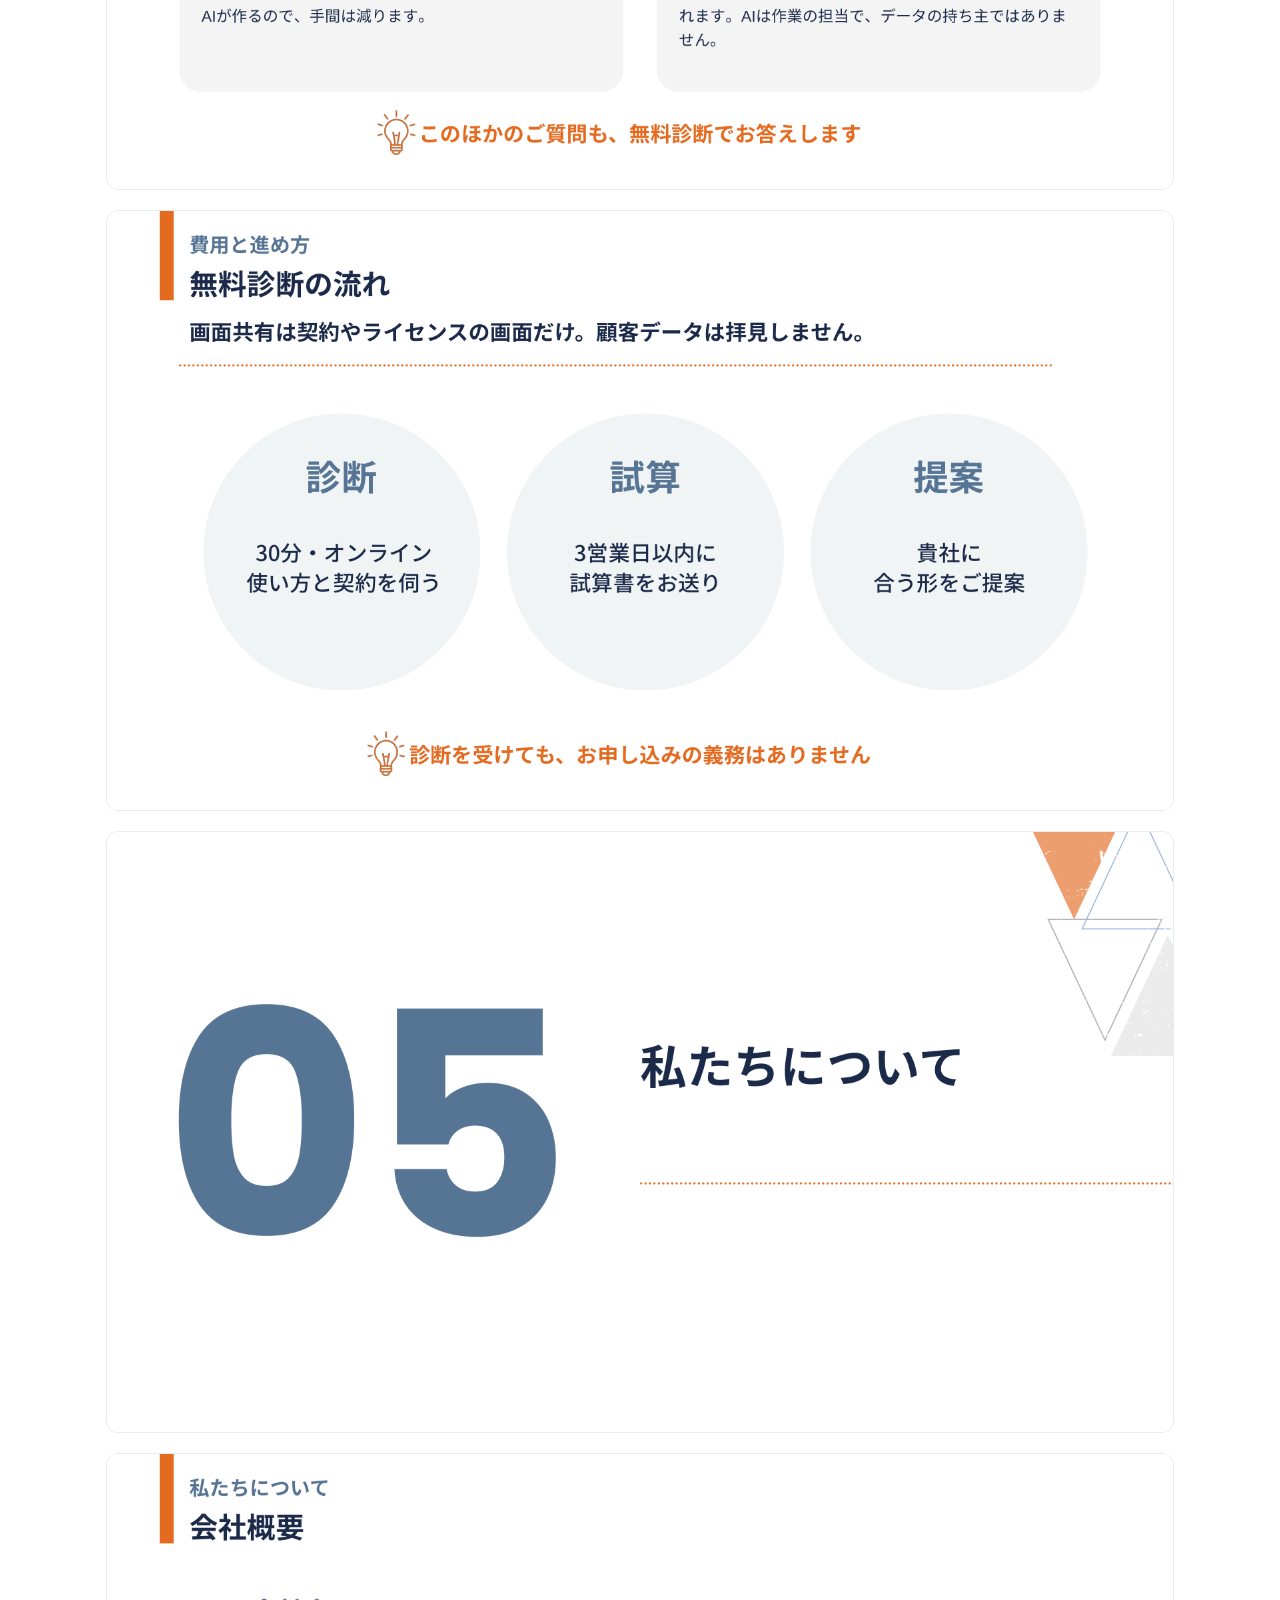
==== commit 8c19e015: "fix: 営業資料ページのPDFリンク位置と士業問い合わせ後ページの区切り線を直す - /crm-doc/ の「資料をPDFで保存する」リンクの左余白を外し、見出し・本文と左端を揃える - /crm-" ====
--- a/crm-doc/index.html
+++ b/crm-doc/index.html
@@ -36,7 +36,7 @@
   .hero p { color: var(--navy); font-size: 16px; }
   .cta { display: inline-block; margin-top: 20px; background: var(--orange); color: #fff; font-weight: 700; font-size: 17px; text-decoration: none; padding: 14px 28px; border-radius: 999px; }
   .cta:hover { opacity: .9; }
-  .sub-link { display: inline-block; margin: 20px 0 0 16px; color: var(--slate); font-weight: 700; font-size: 15px; }
+  .sub-link { display: inline-block; margin: 20px 0 0; color: var(--slate); font-weight: 700; font-size: 15px; }
   .slides { padding: 16px 0 8px; display: grid; gap: 20px; }
   .slides img { display: block; width: 100%; height: auto; border-radius: 12px; border: 1px solid #e6ebf0; background: var(--gray); }
   .bottom { background: var(--orange-soft); border-radius: 16px; padding: 28px 20px; margin: 24px 0 40px; text-align: center; }
@@ -72,7 +72,6 @@
     <a class="sub-link" id="pdf-download" href="naus-crm-review.pdf" download>資料をPDFで保存する</a>
   </section>
 
-  <!-- ボタンの id（cta-top / cta-bottom / pdf-download）は、GA4でどのボタンが押されたかを見分けるために使います。消さないでください -->
   <!-- 資料の各ページ（slides フォルダの画像を順番に表示） -->
   <section class="slides" aria-label="資料" data-viewer="crm_doc">
     <img src="slides/slide-01.png" alt="表紙：CRMのコストを下げて、営業管理はAIで自動化する（無料診断のご案内）" width="1920" height="1080">
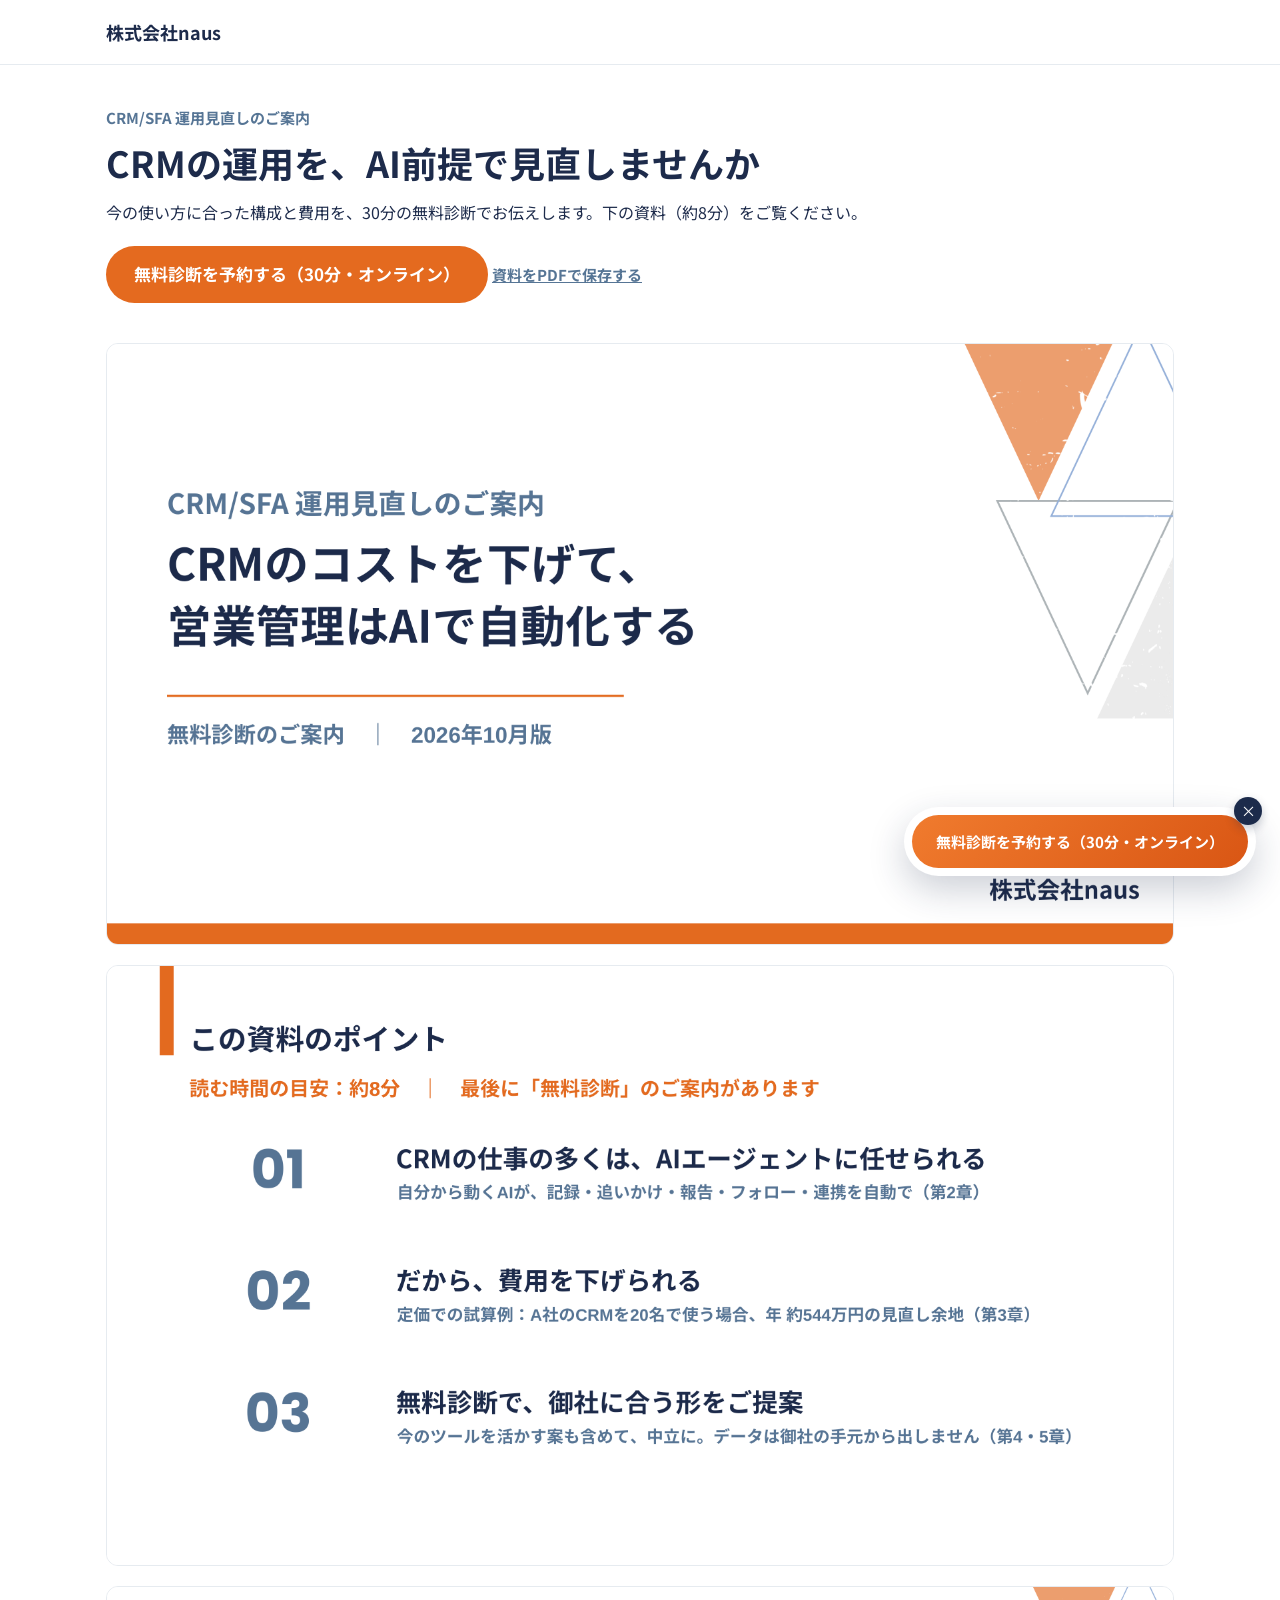
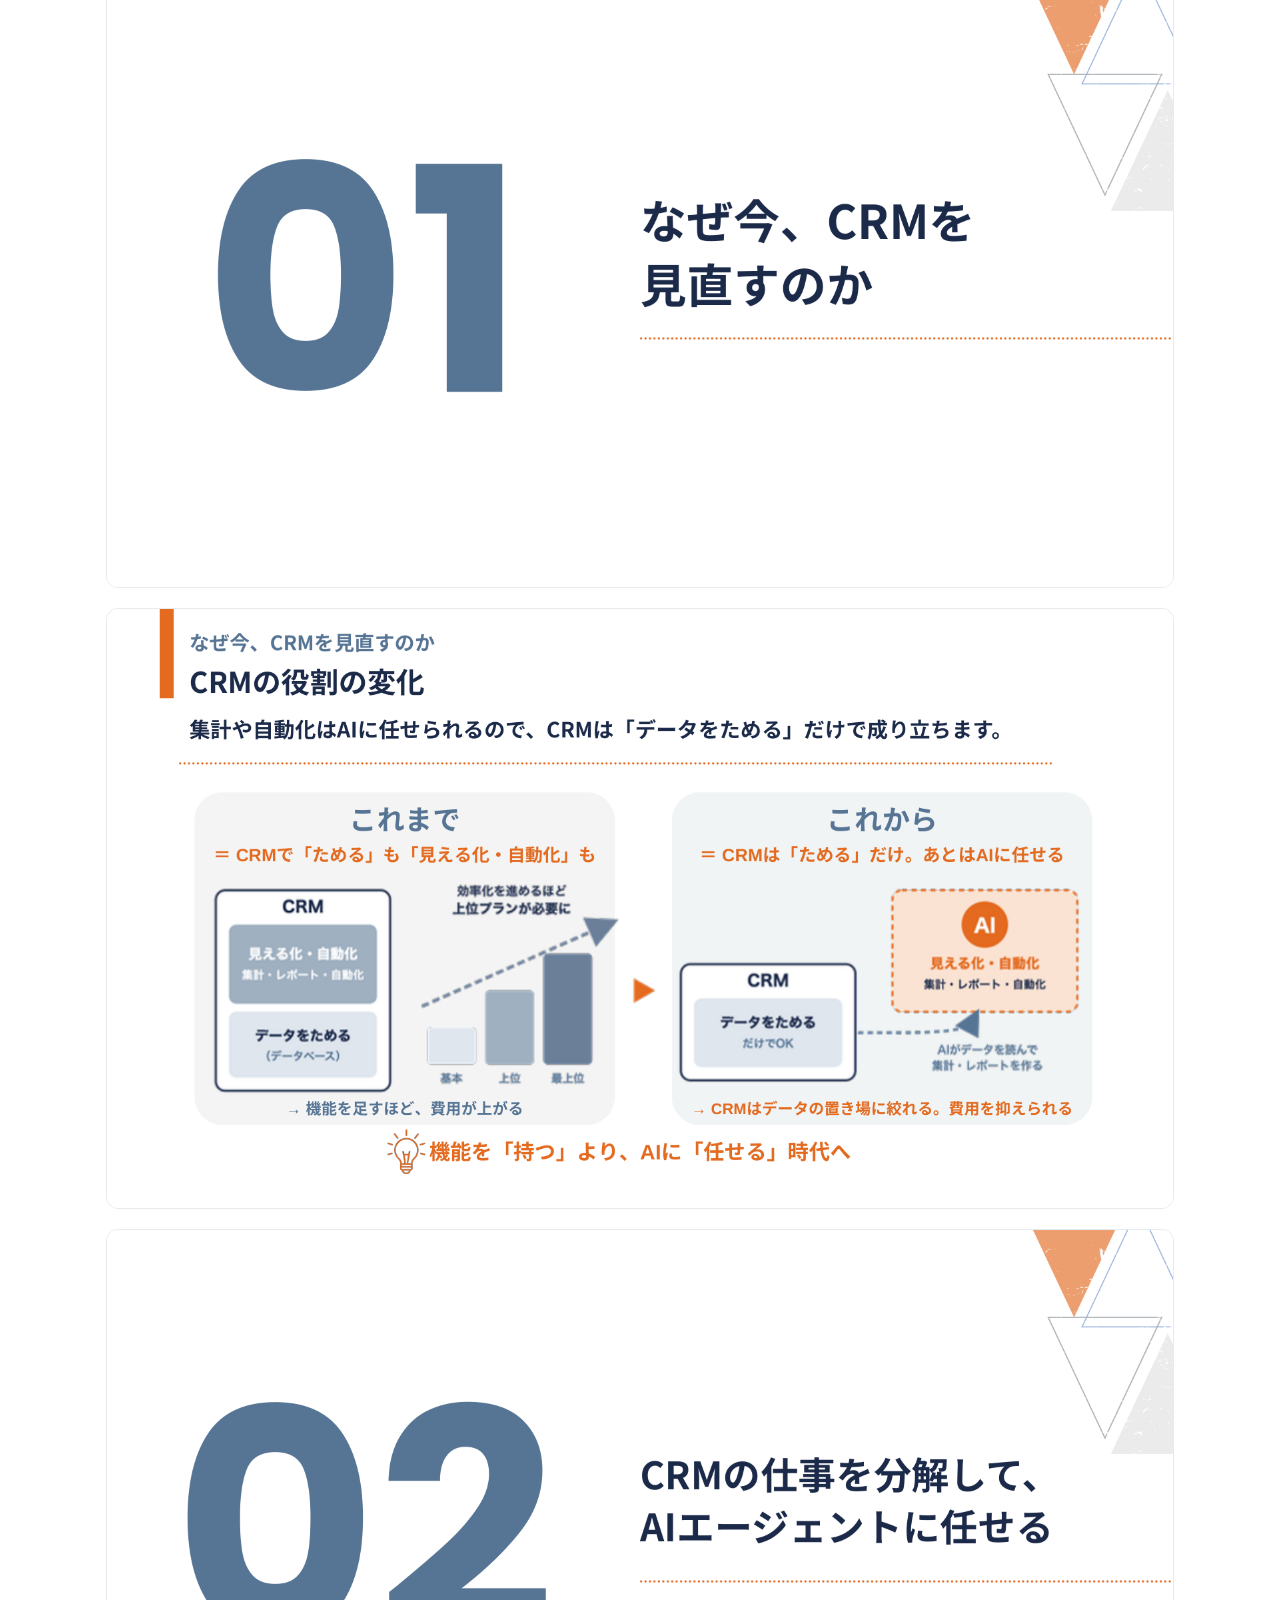
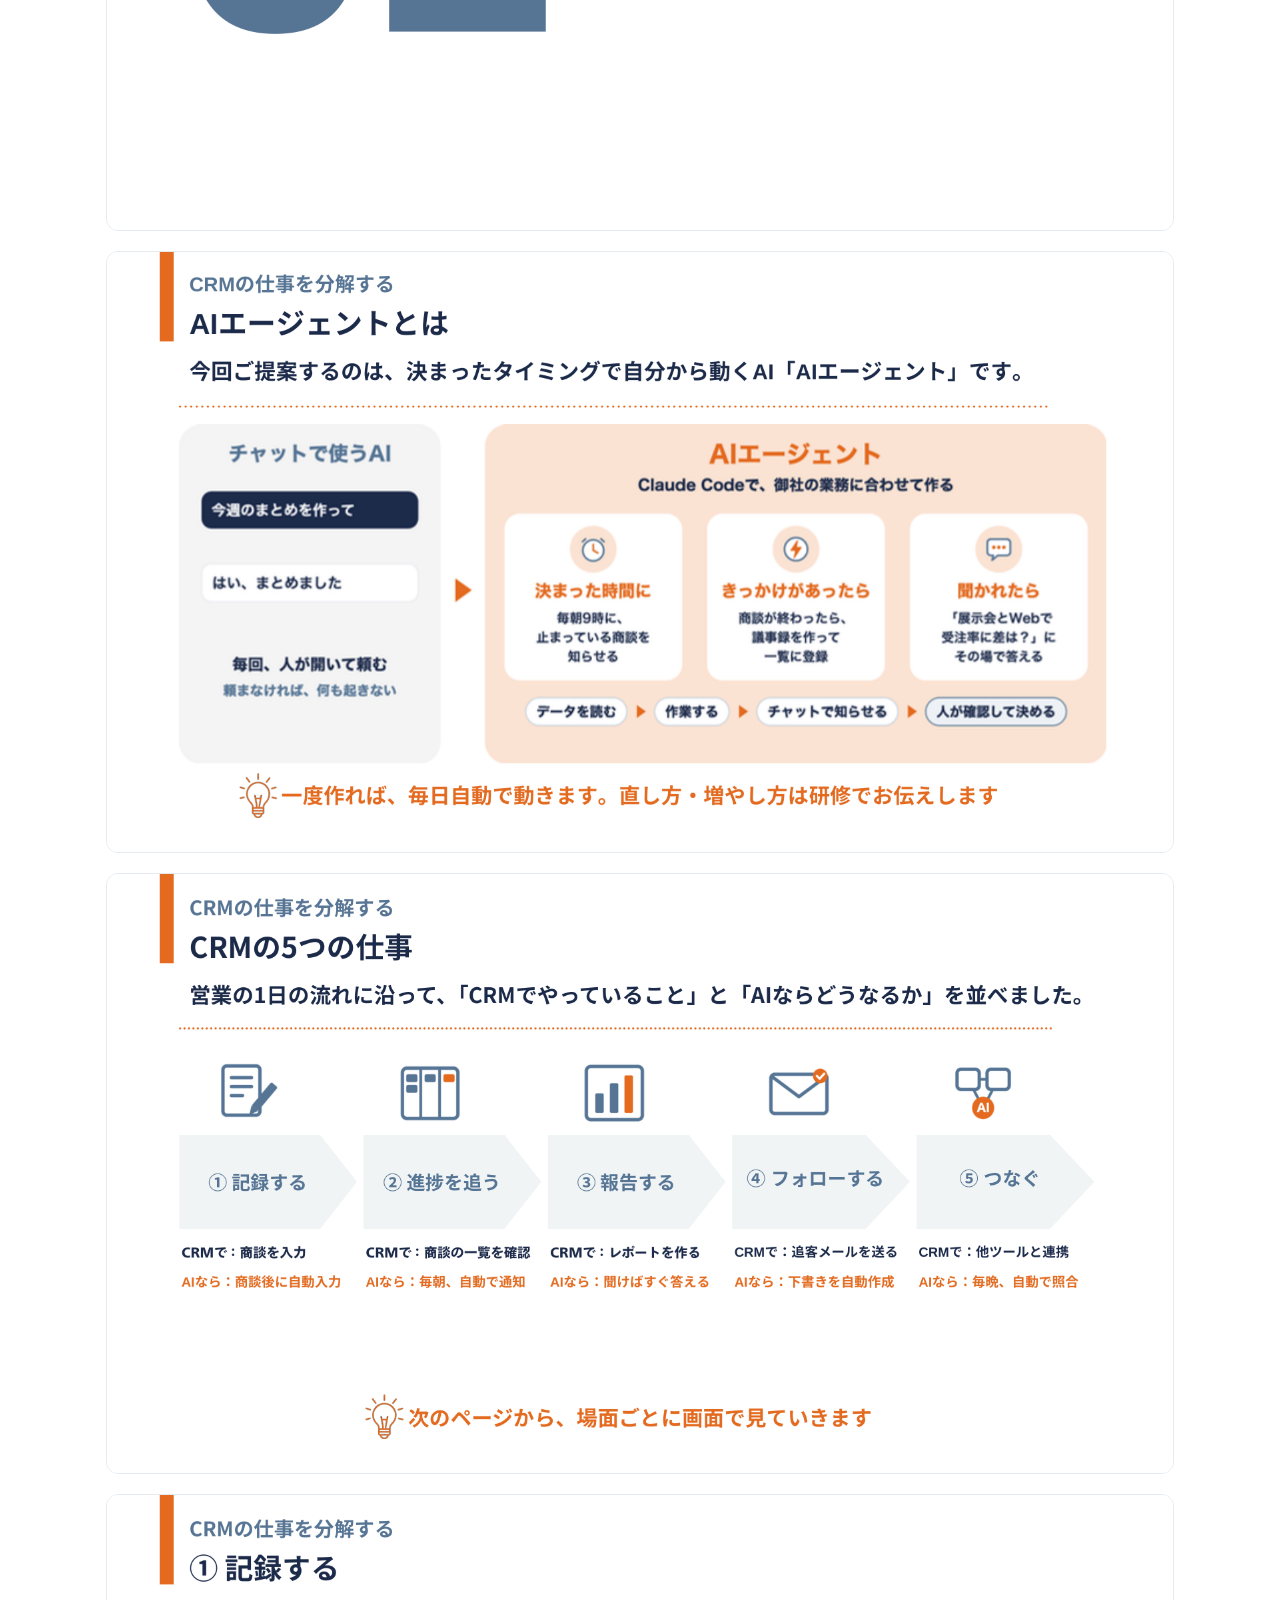
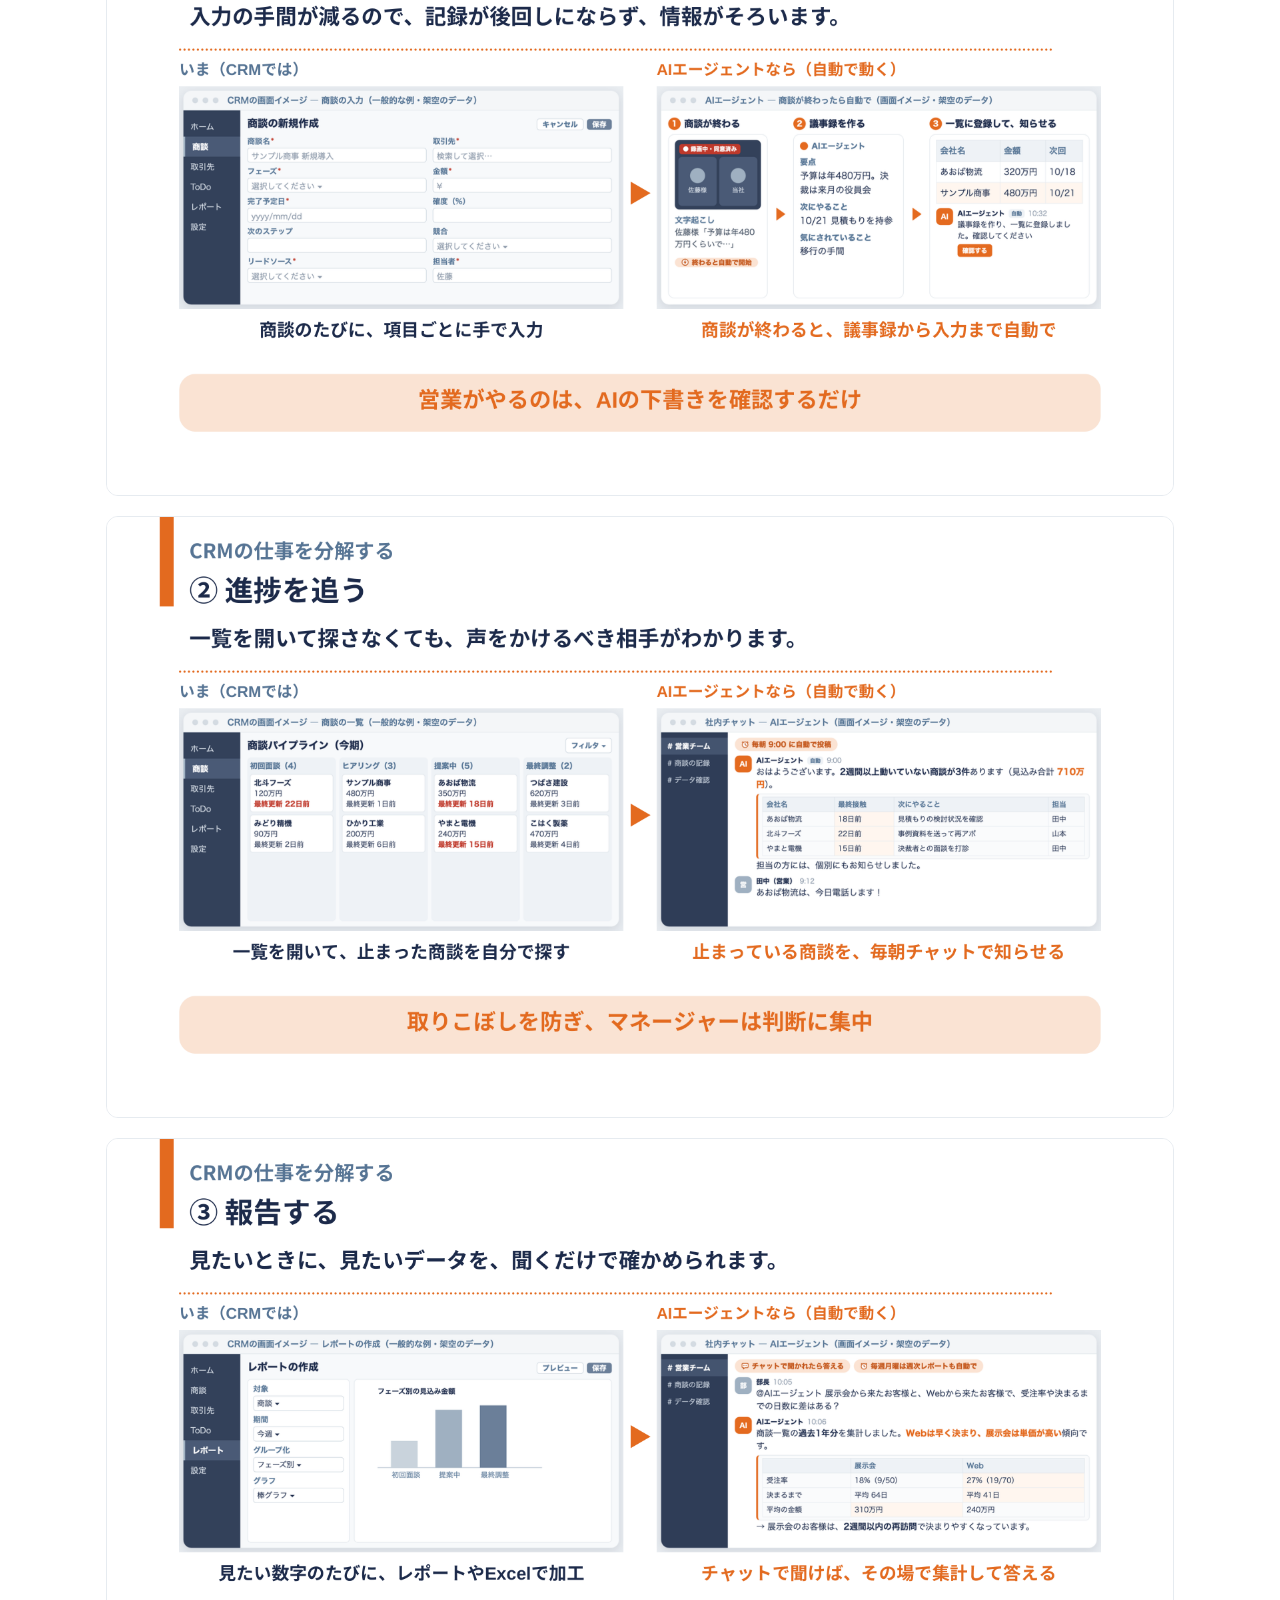
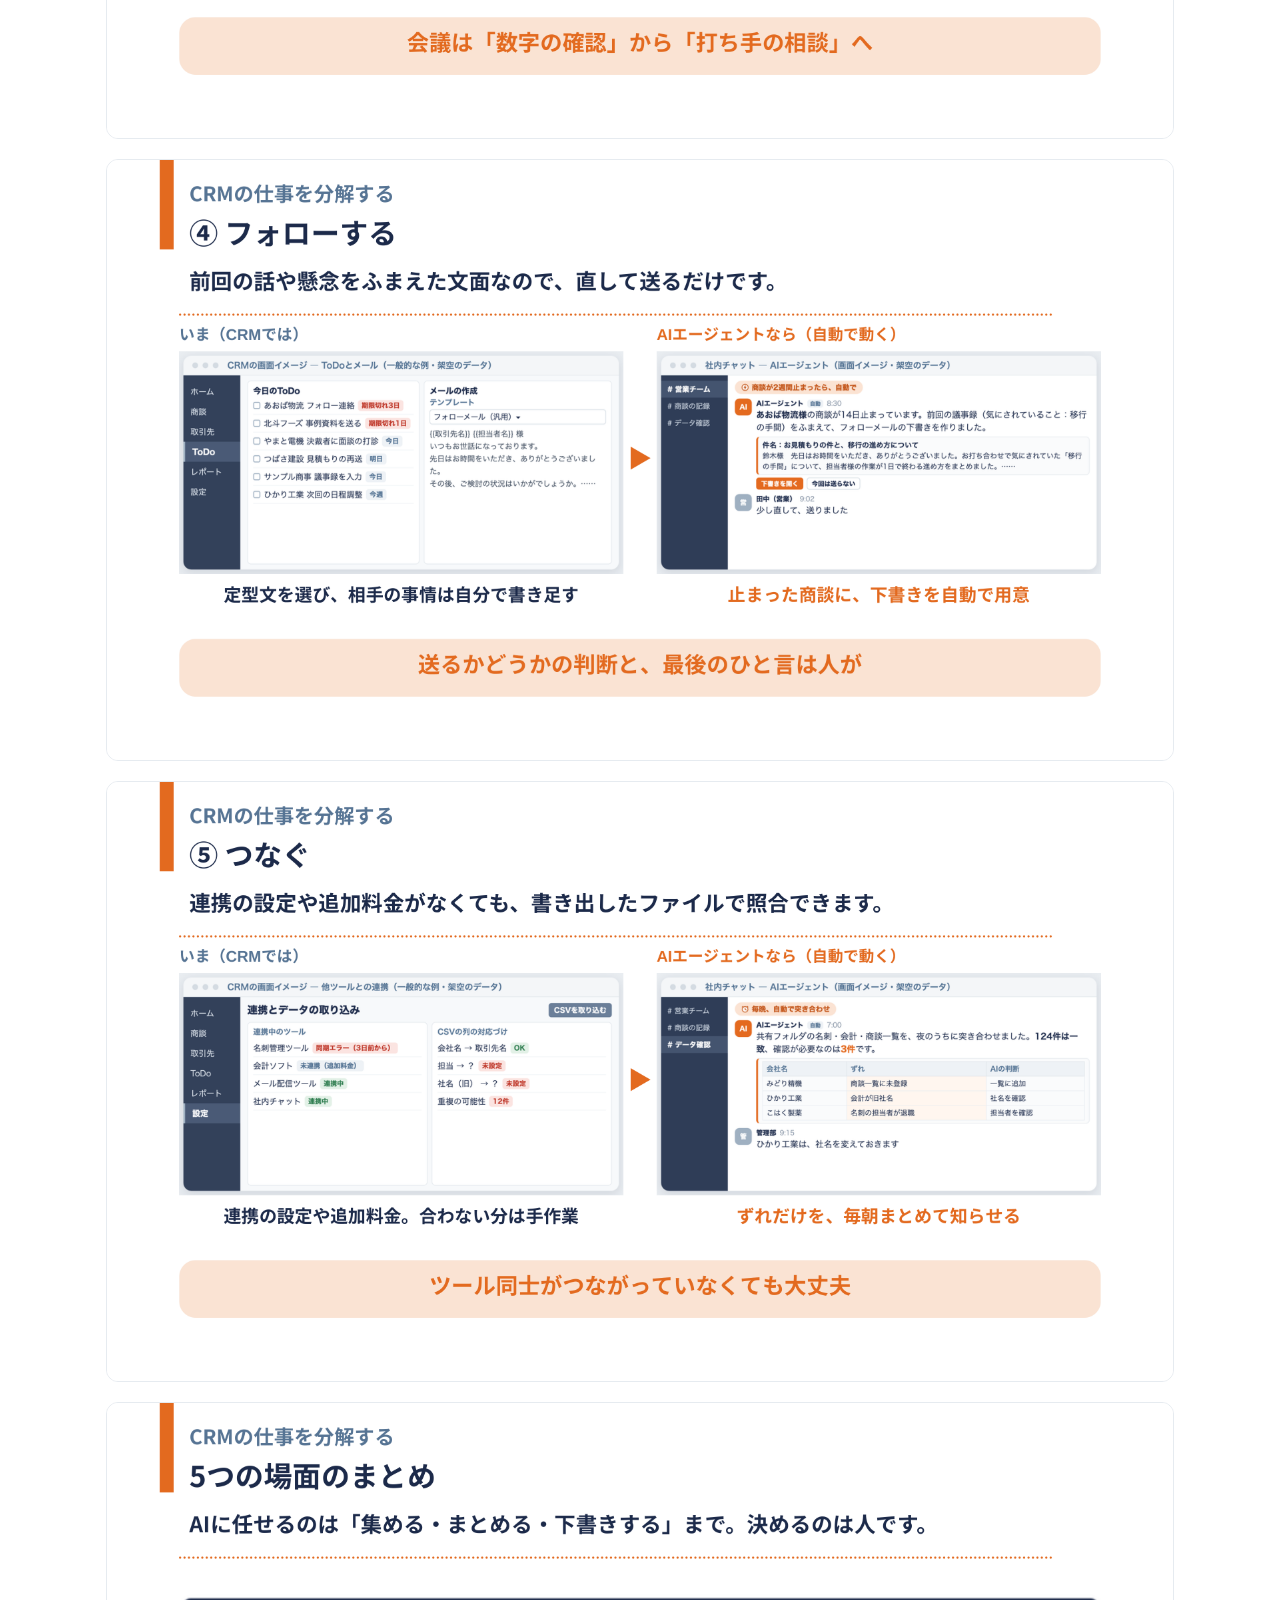
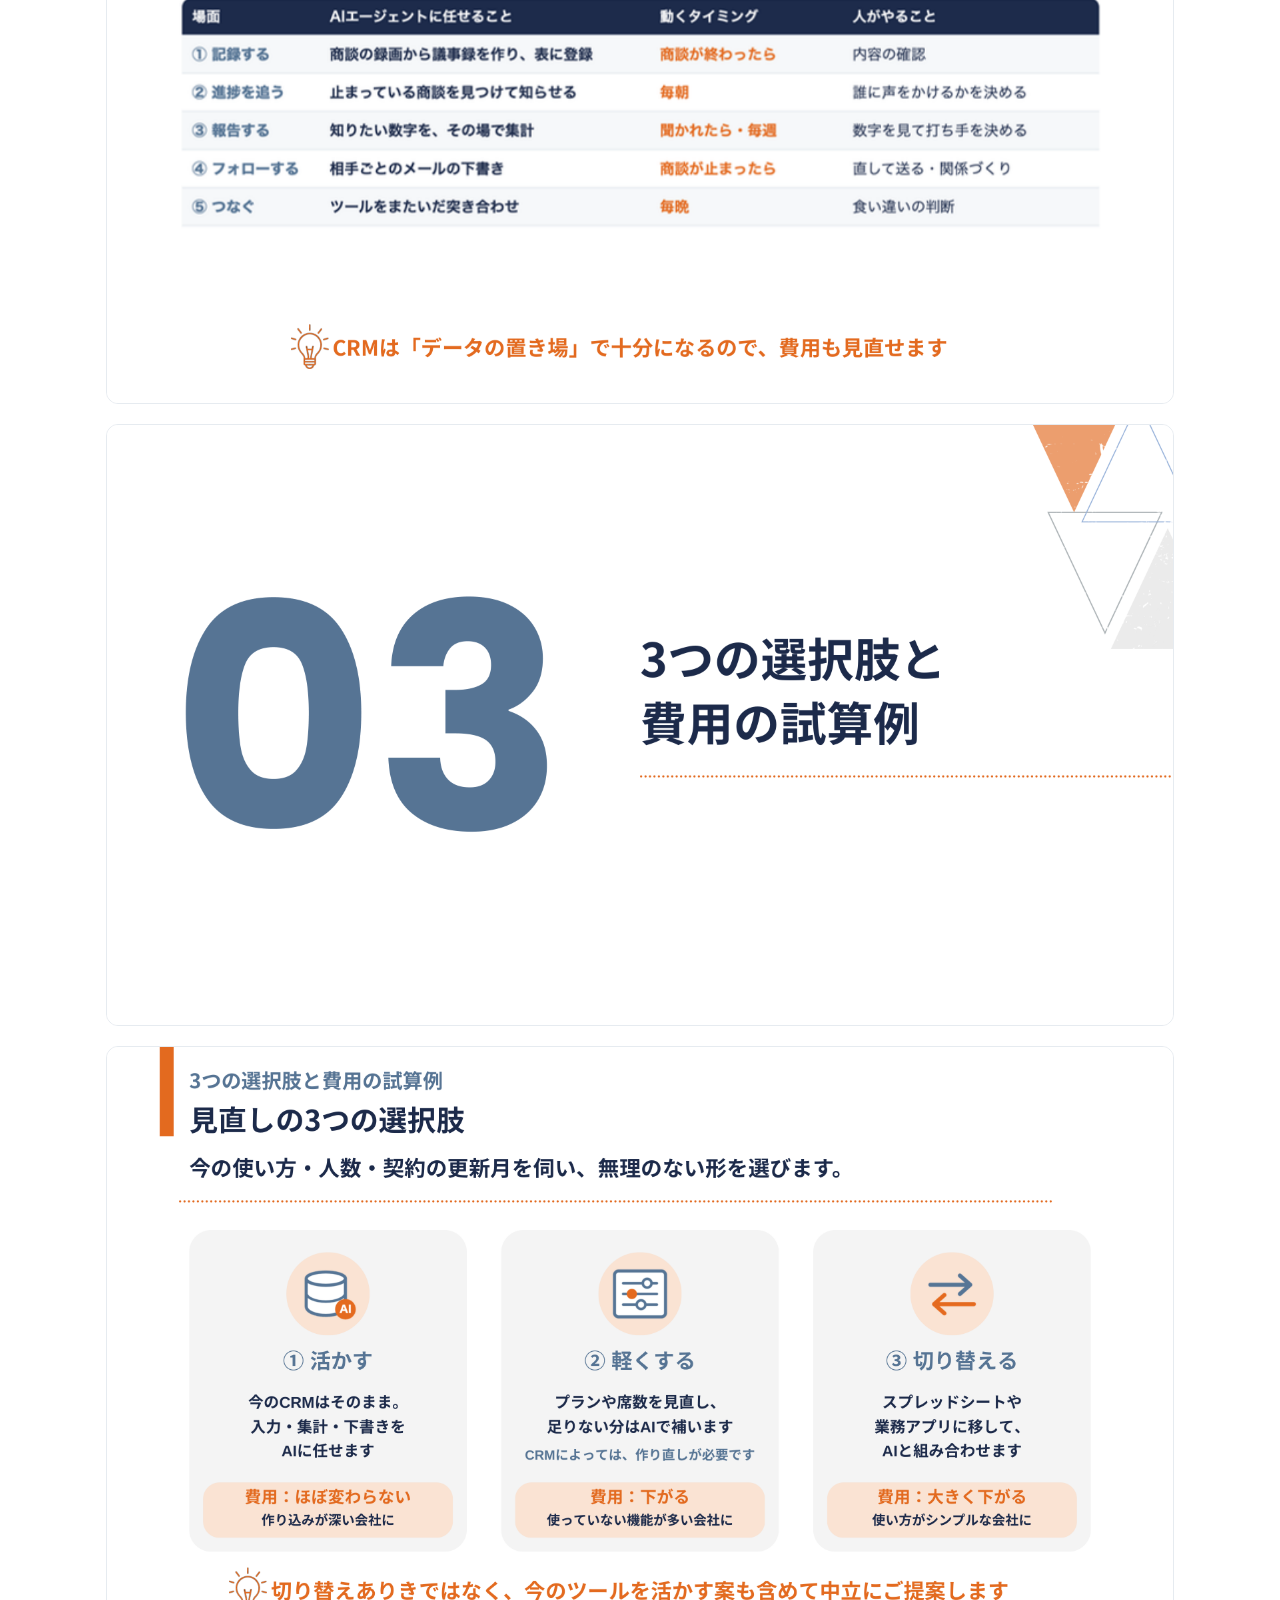
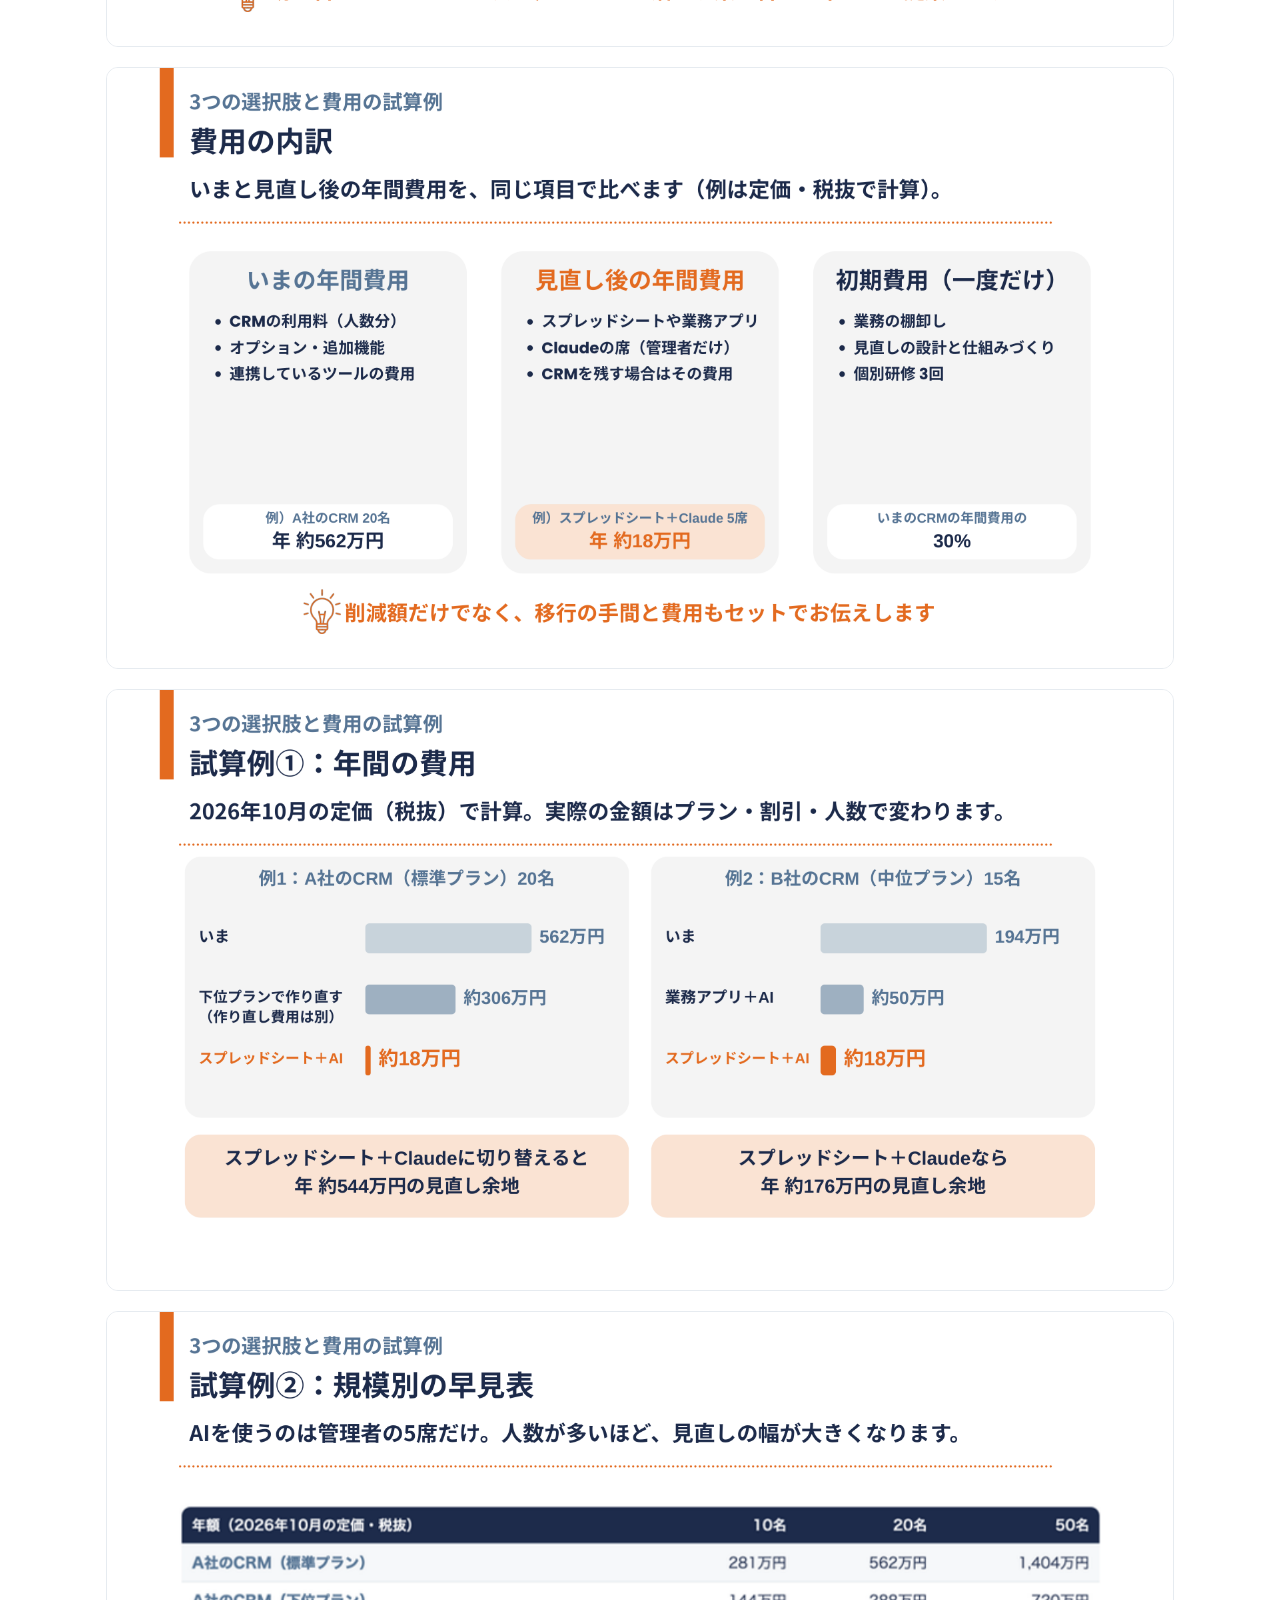
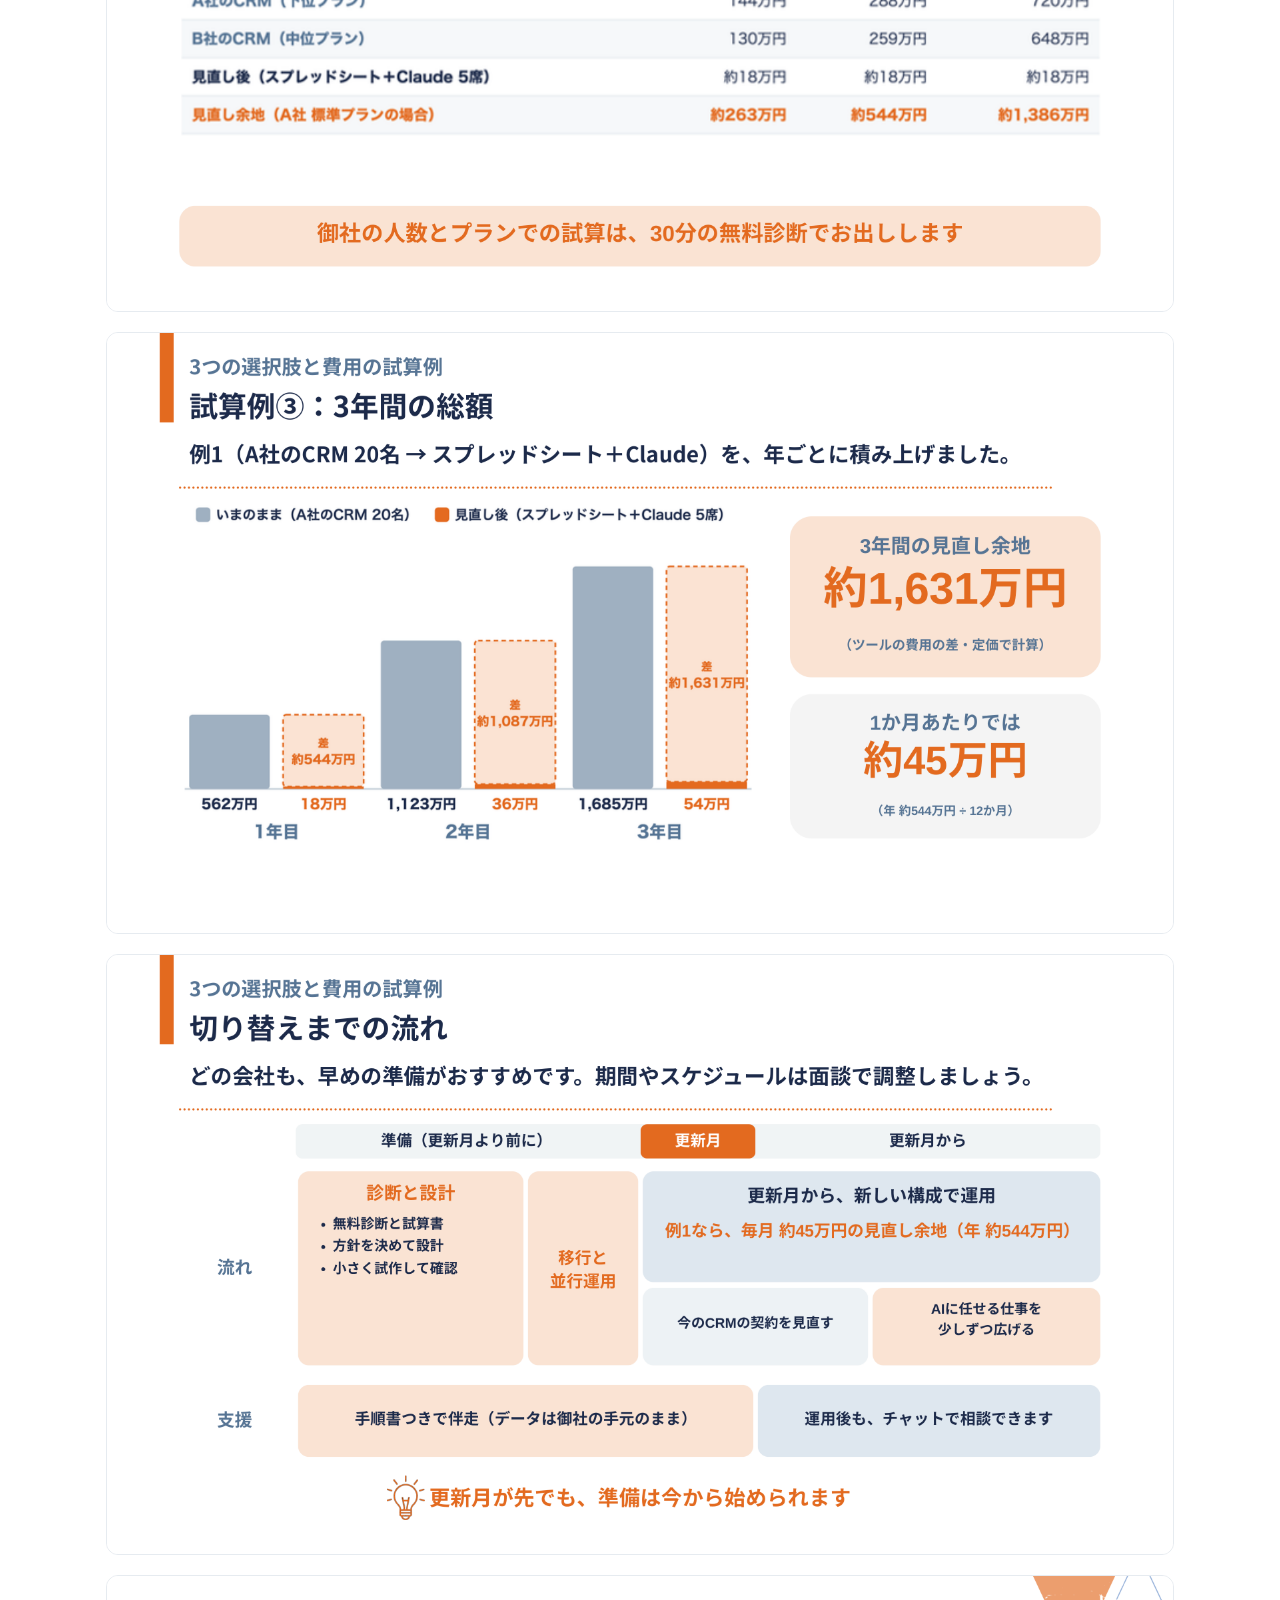
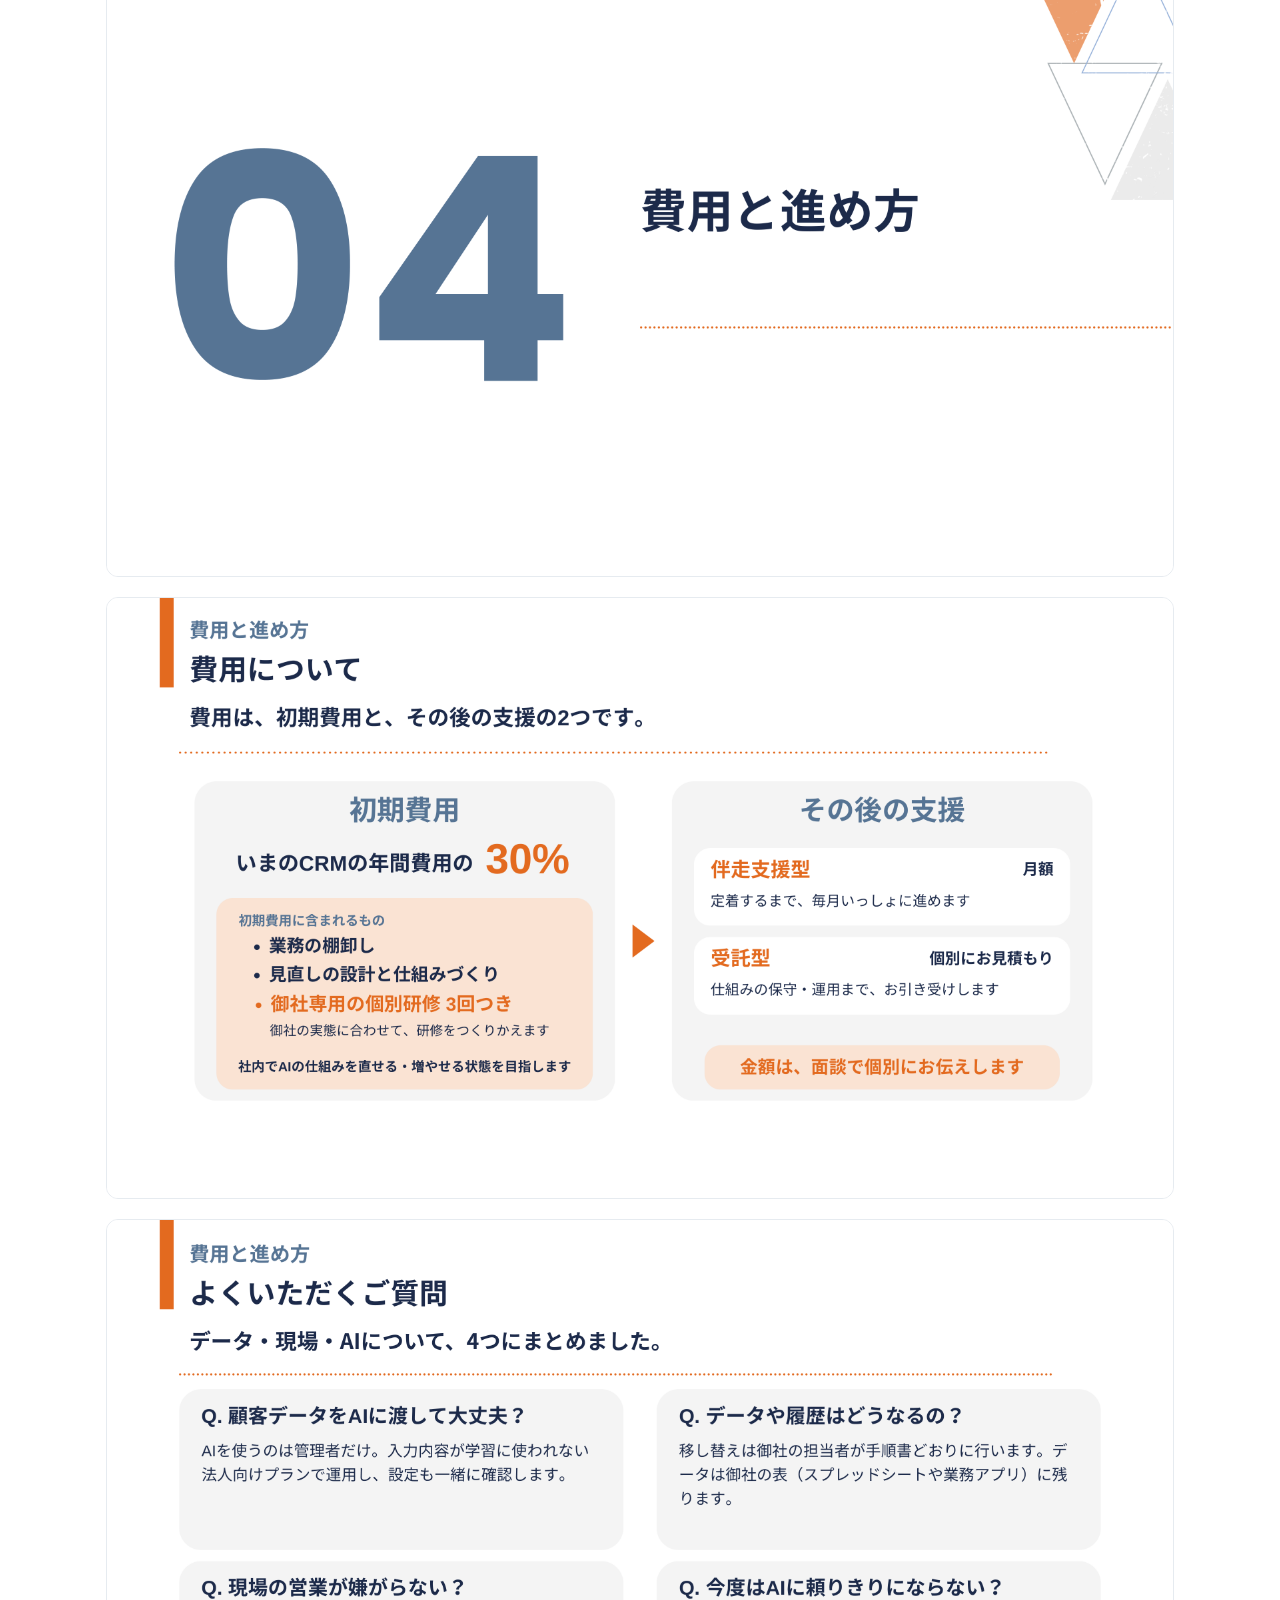
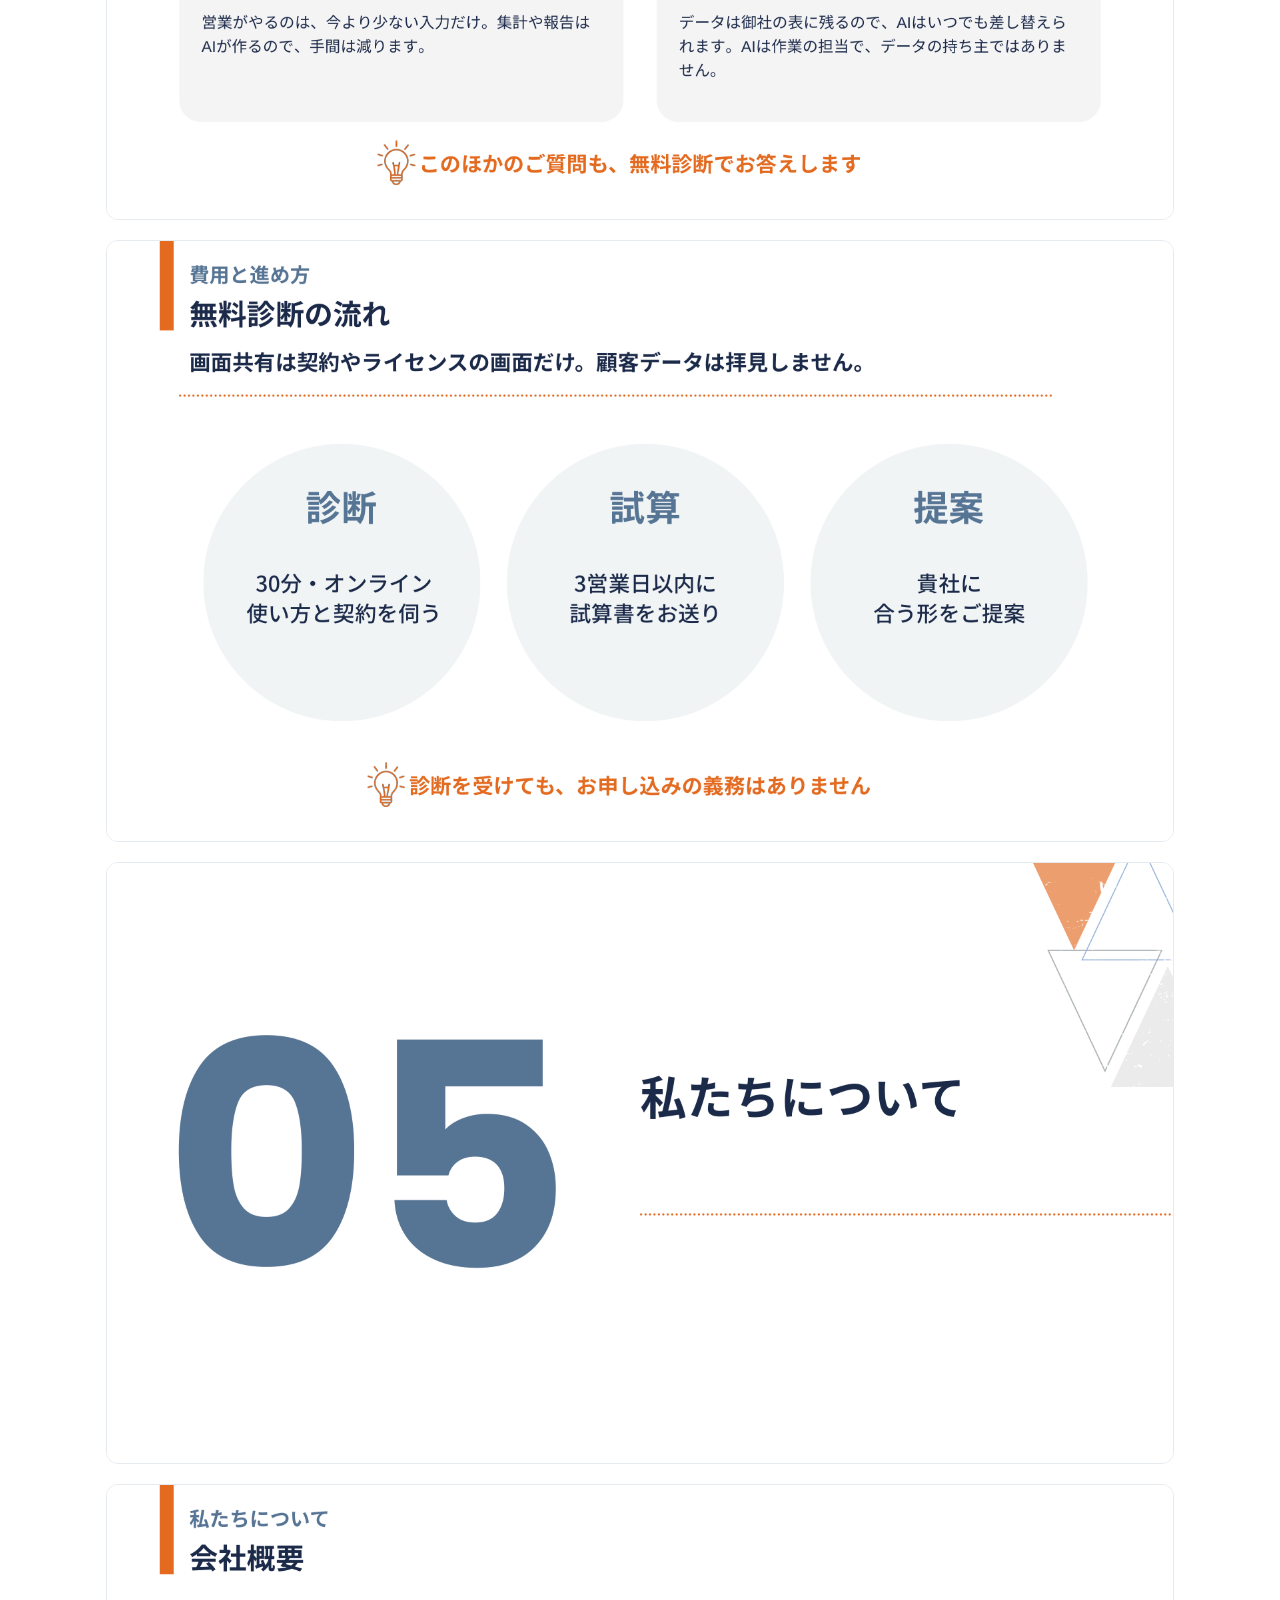
==== commit 452f81bf: "fix: 営業資料ページの上部に予約ボタンを戻す Co-Authored-By: Claude Opus 5.5 <noreply@anthropic.com>" ====
--- a/crm-doc/index.html
+++ b/crm-doc/index.html
@@ -69,6 +69,7 @@
     <div class="label">CRM/SFA 運用見直しのご案内</div>
     <h1>CRMの運用を、AI前提で見直しませんか</h1>
     <p>今の使い方に合った構成と費用を、30分の無料診断でお伝えします。下の資料（約8分）をご覧ください。</p>
+    <a class="cta" id="cta-top" href="https://calendar.app.google/F6qpCXCqKXQDYe5D8">無料診断を予約する（30分・オンライン）</a>
     <a class="sub-link" id="pdf-download" href="naus-crm-review.pdf" download>資料をPDFで保存する</a>
   </section>
 
